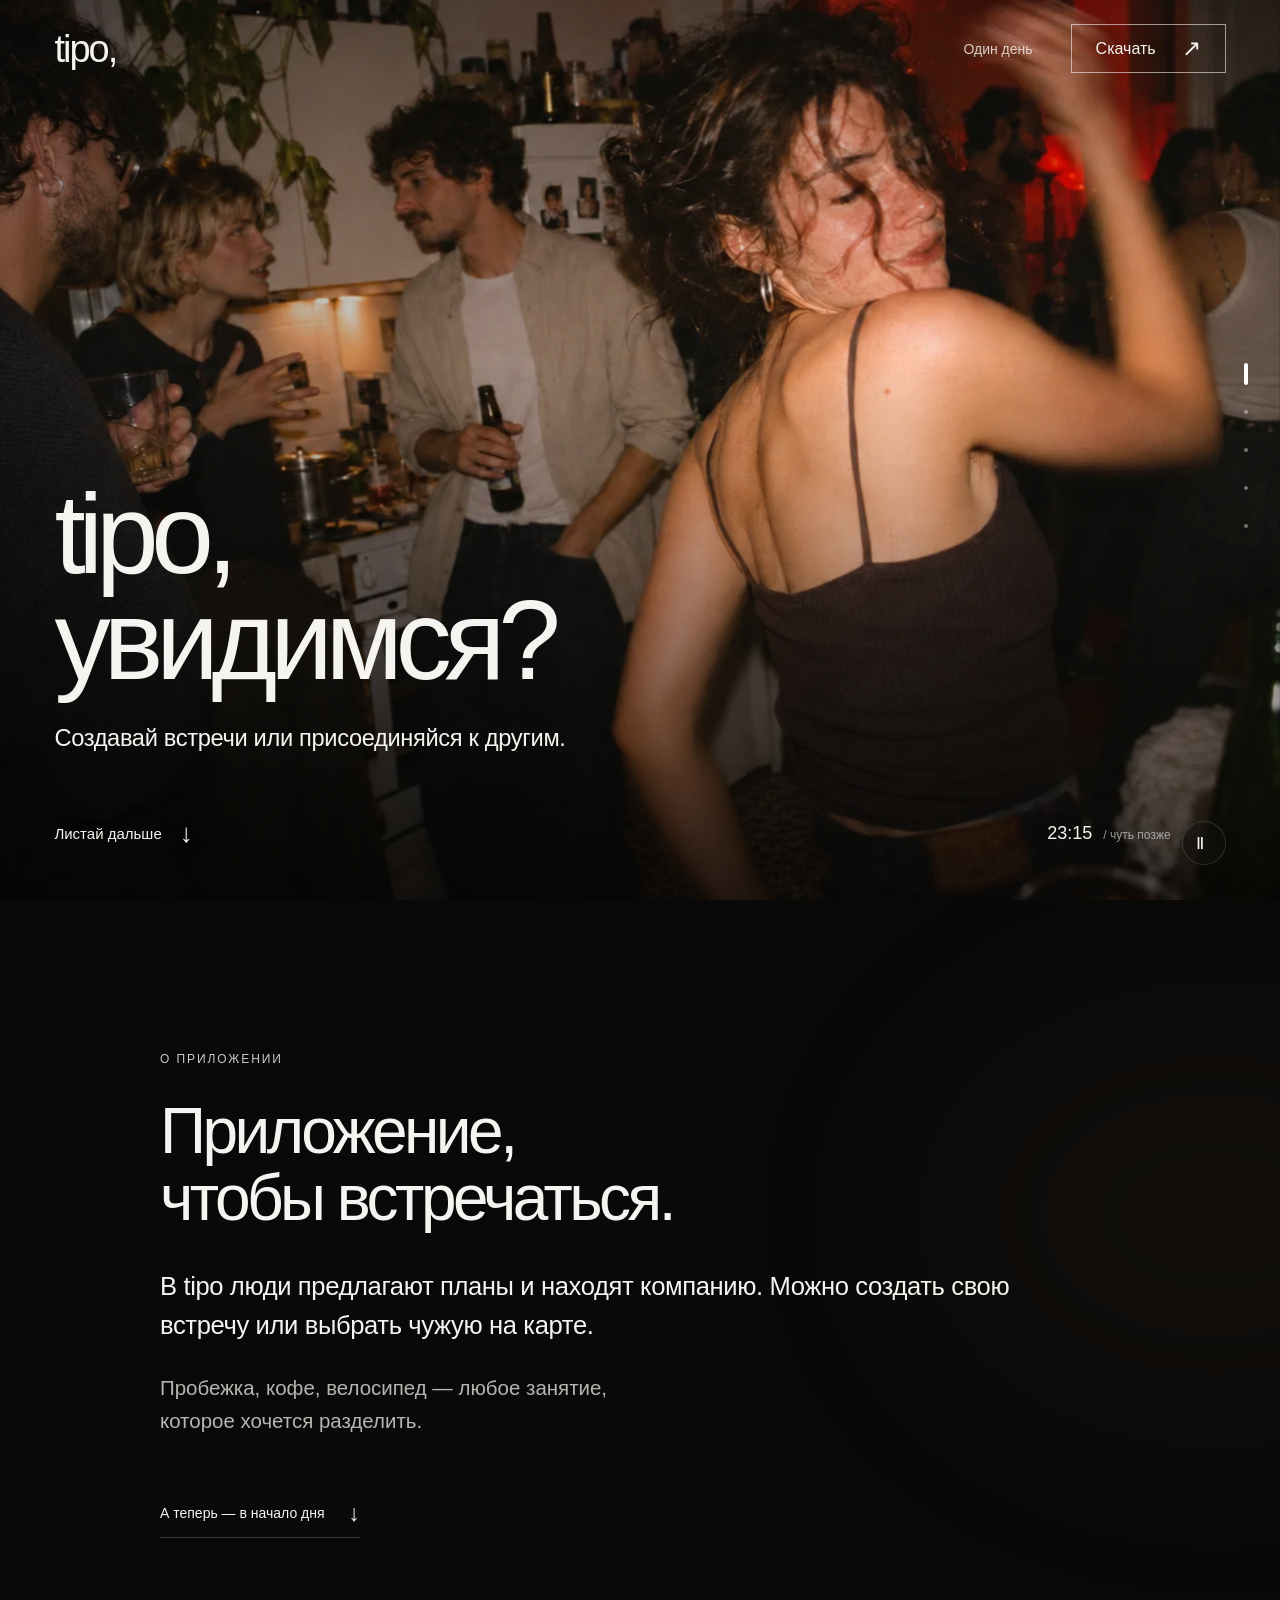
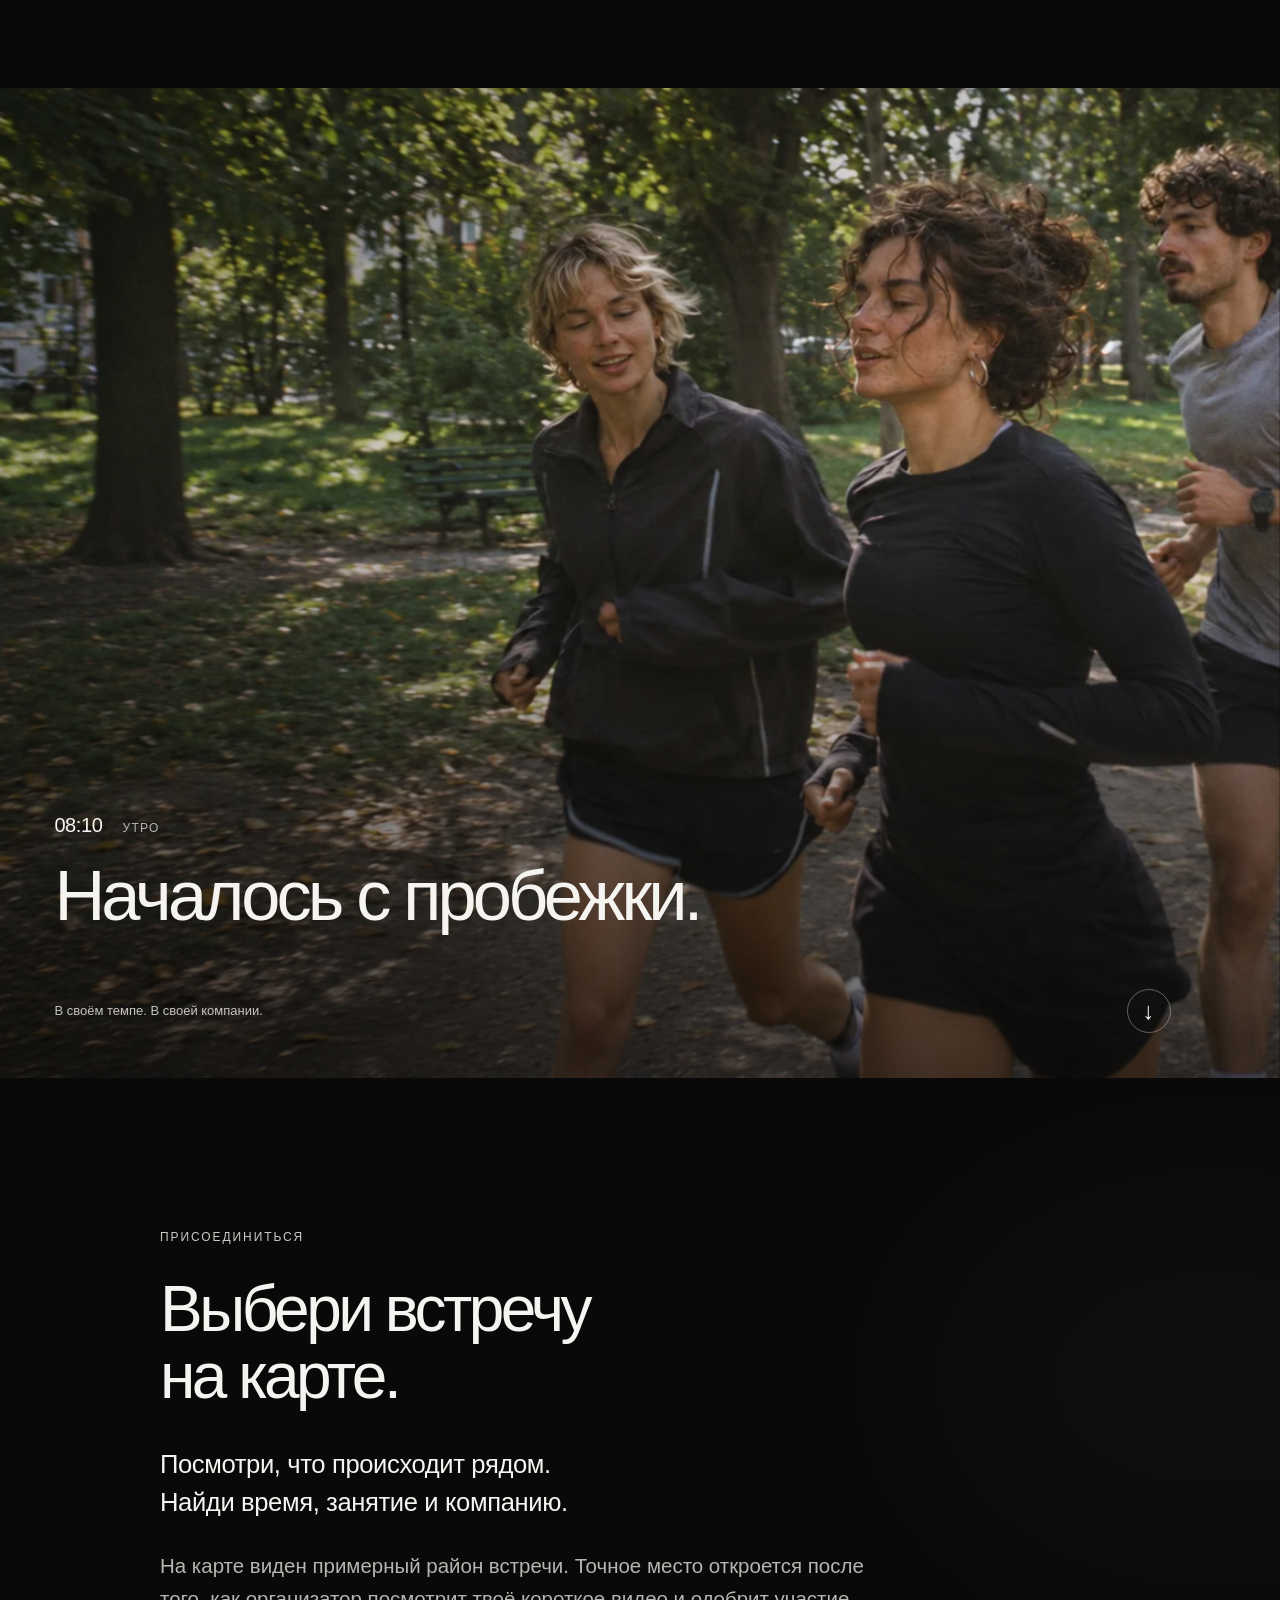
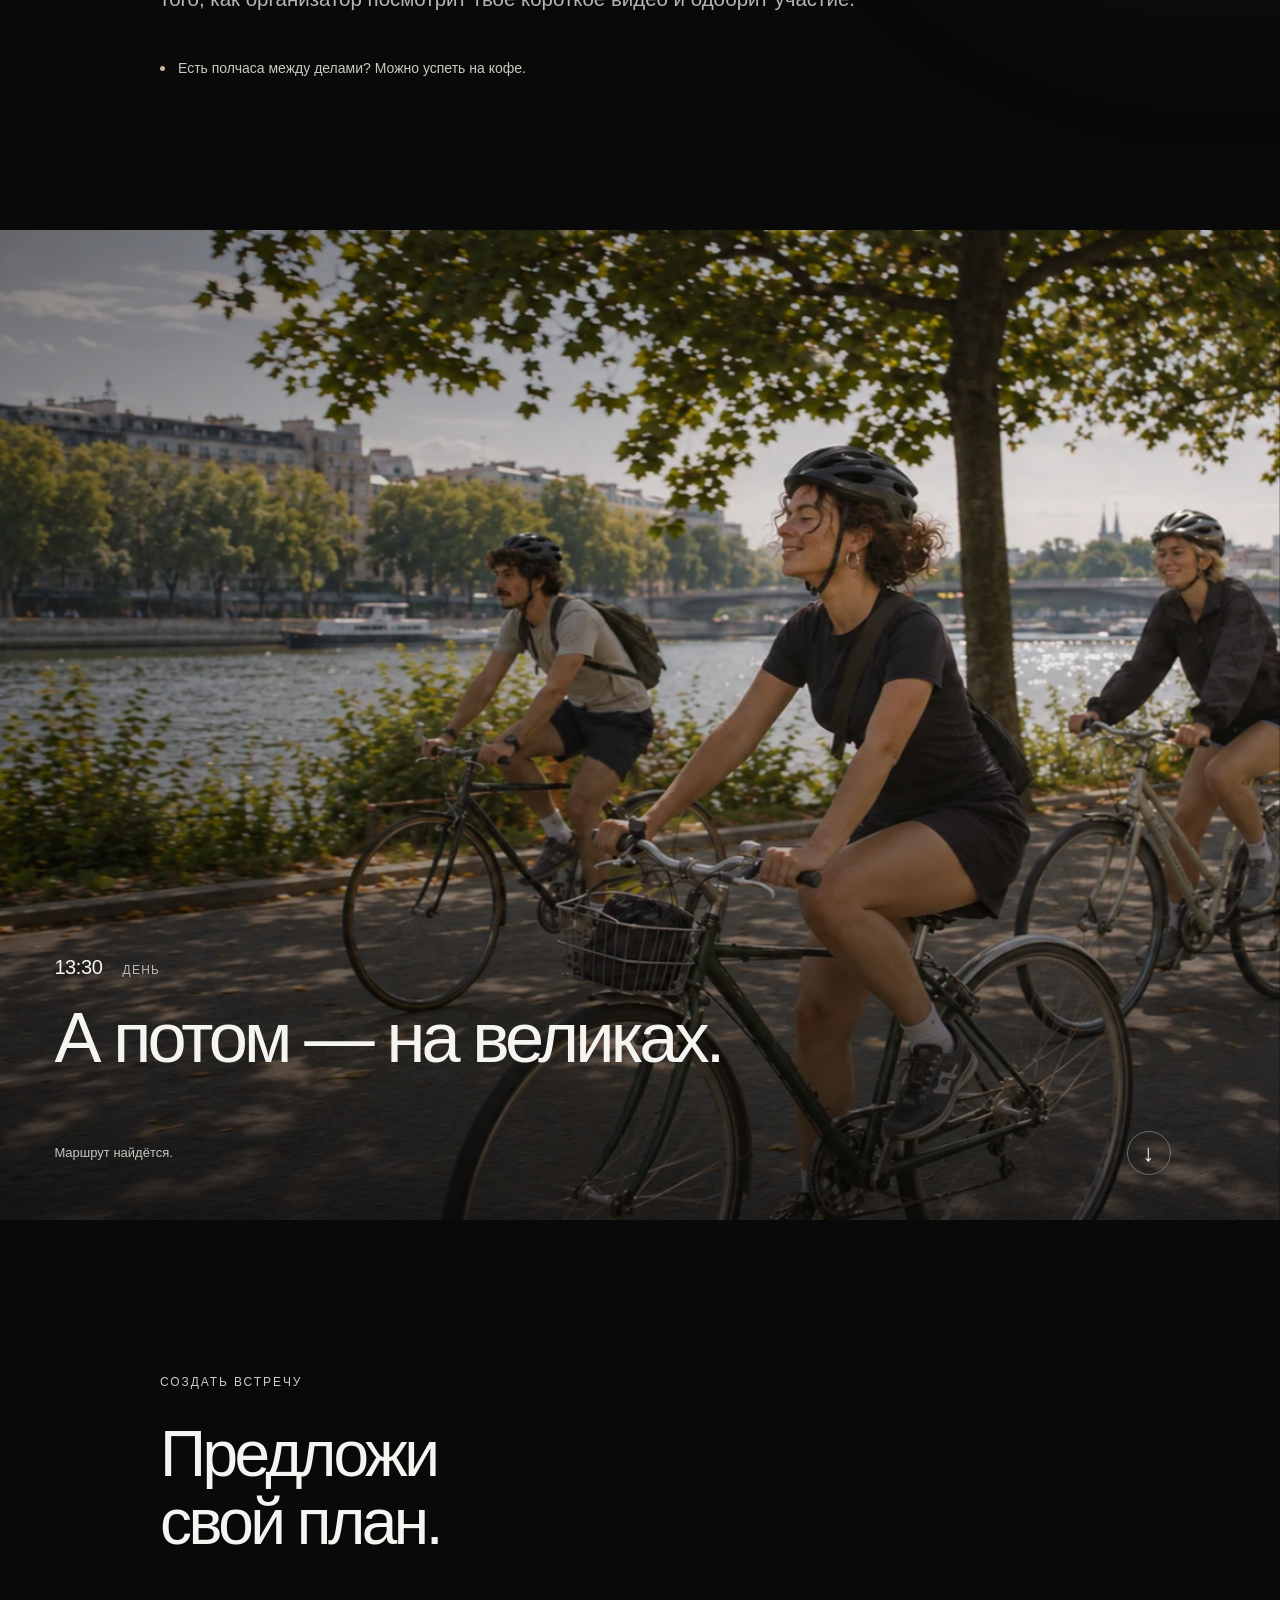
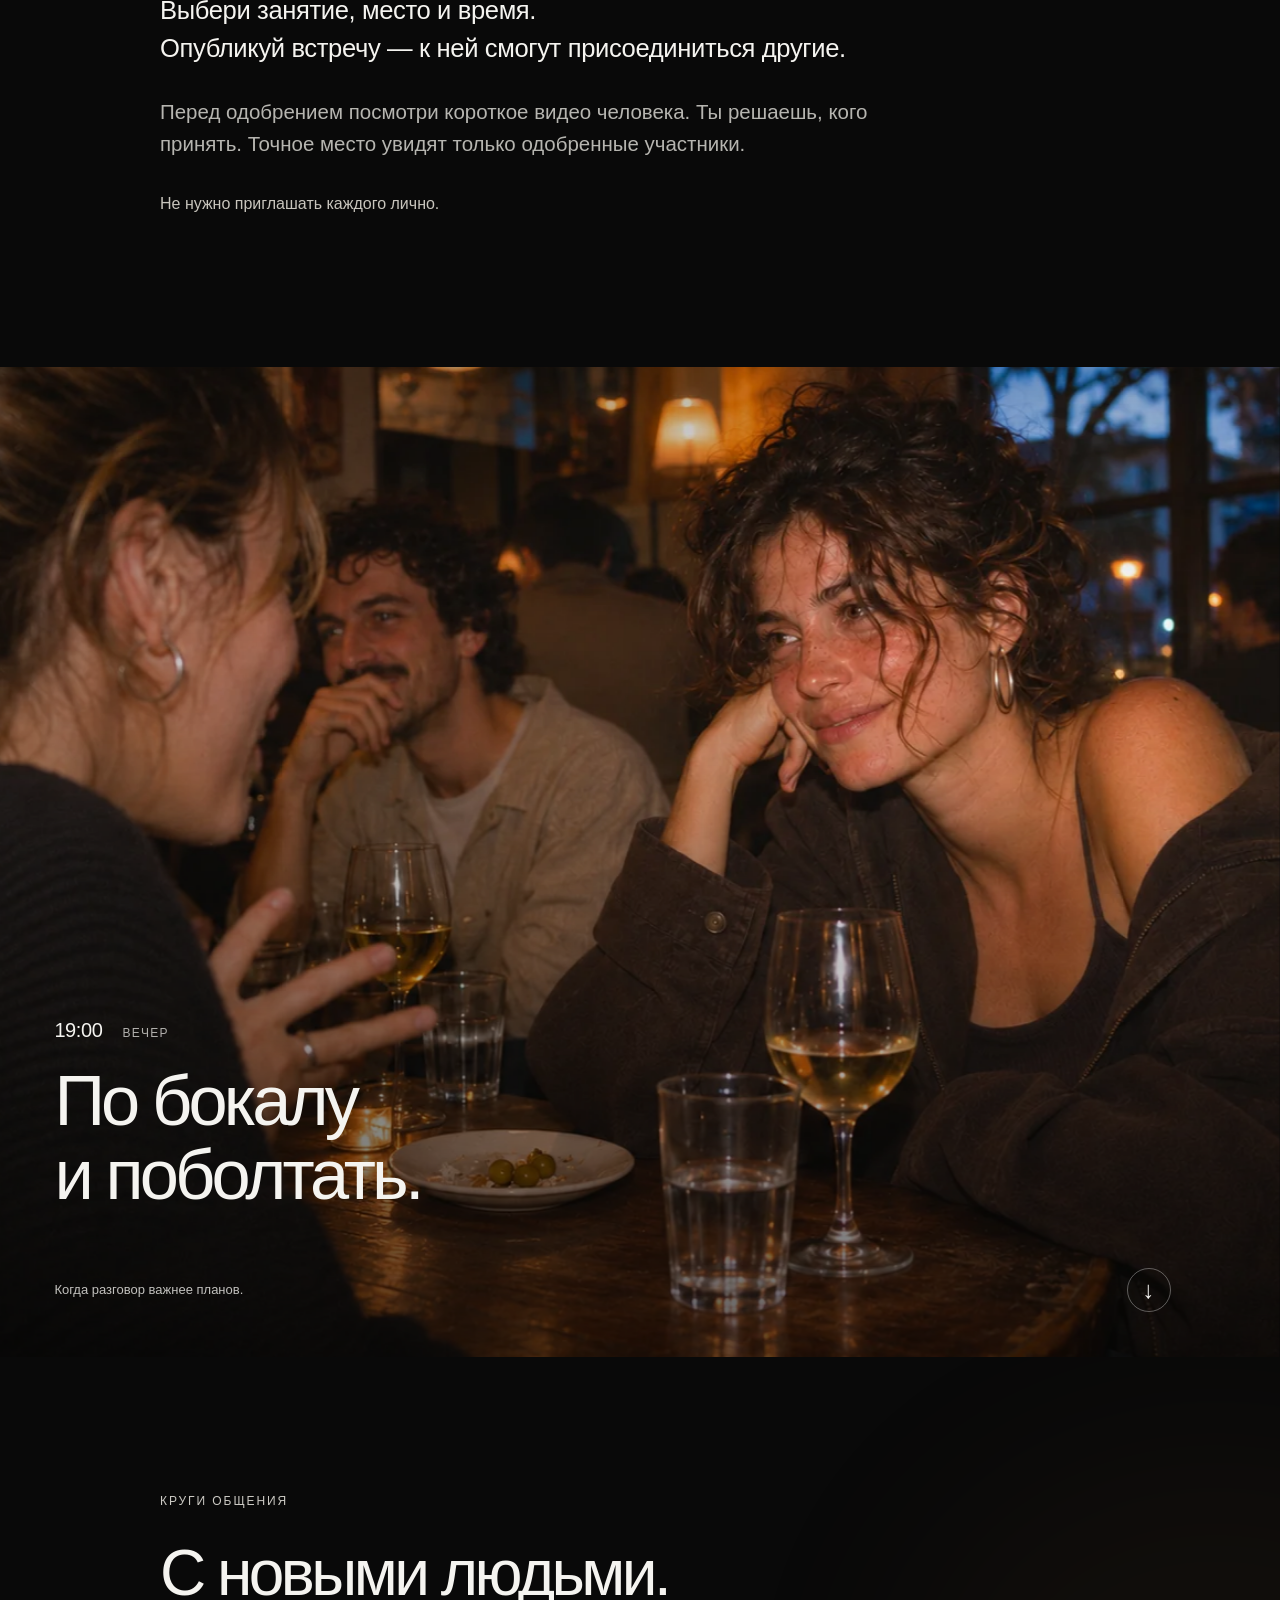
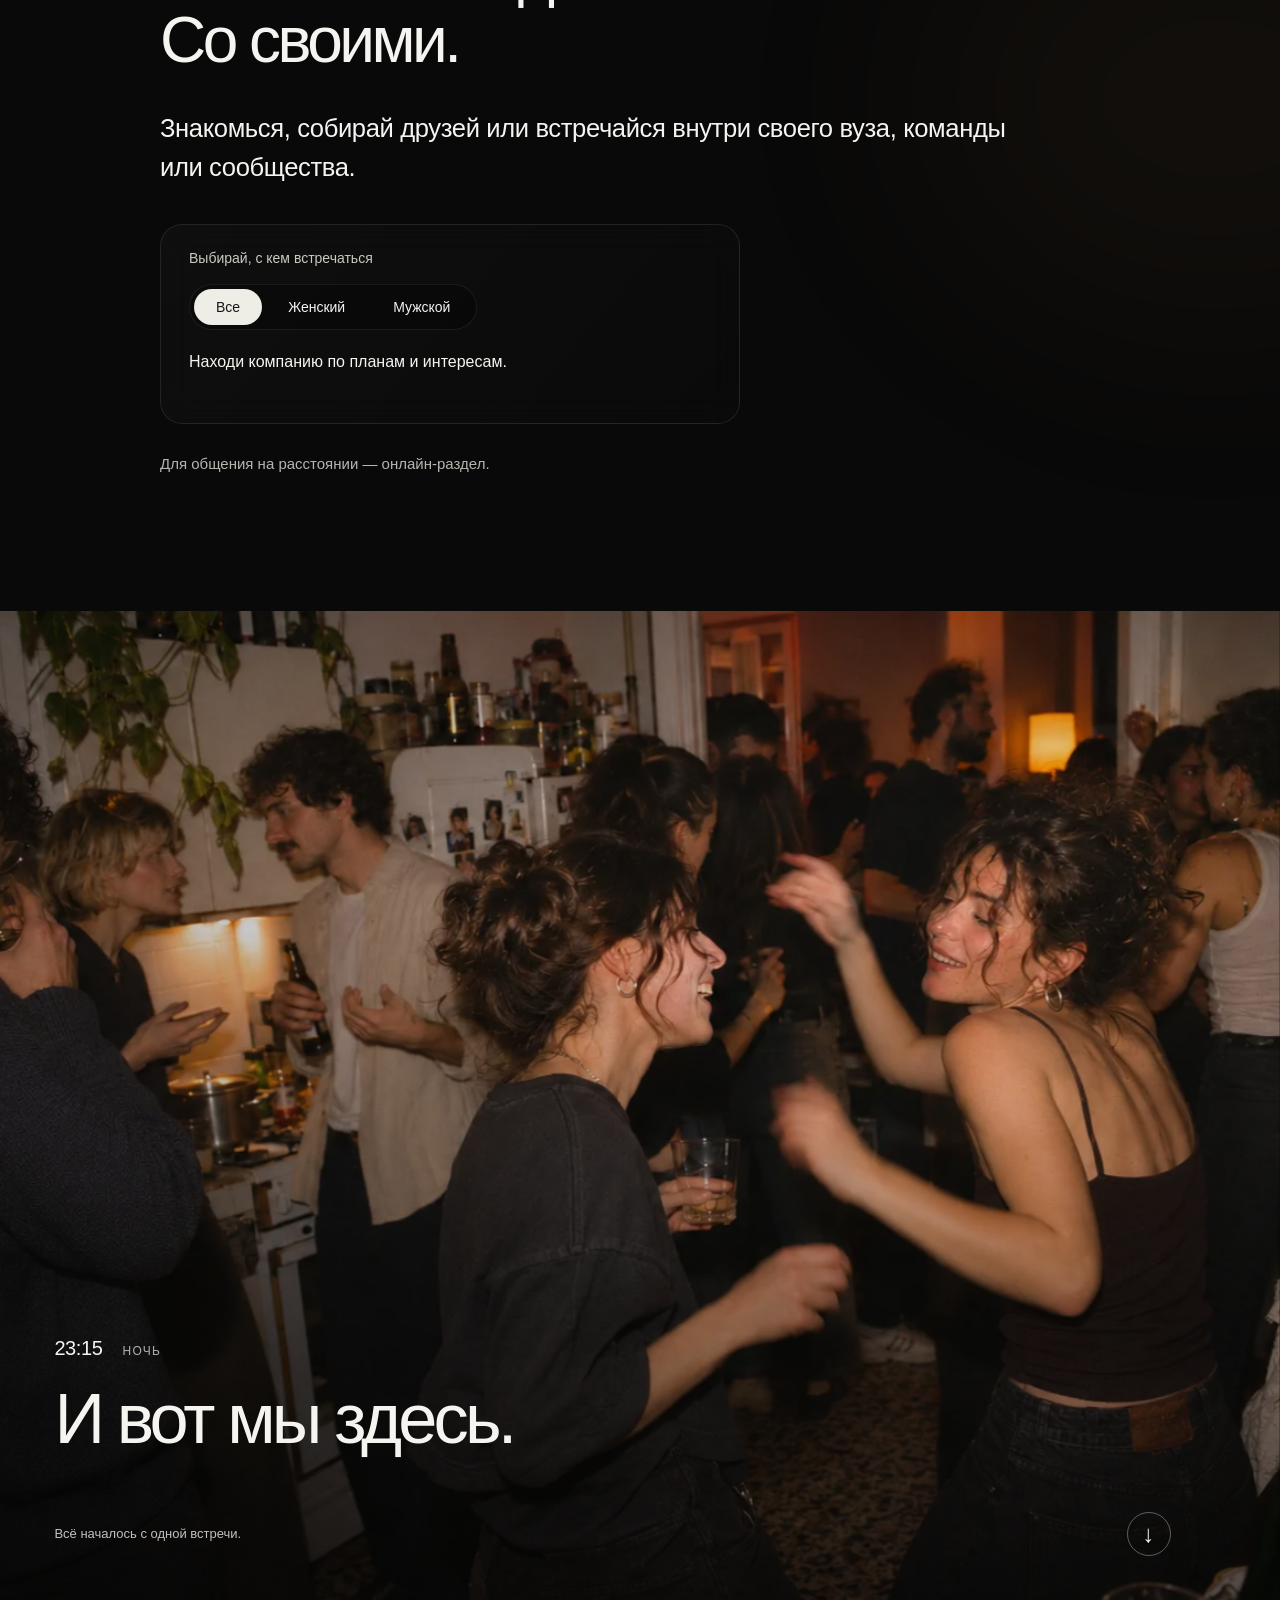
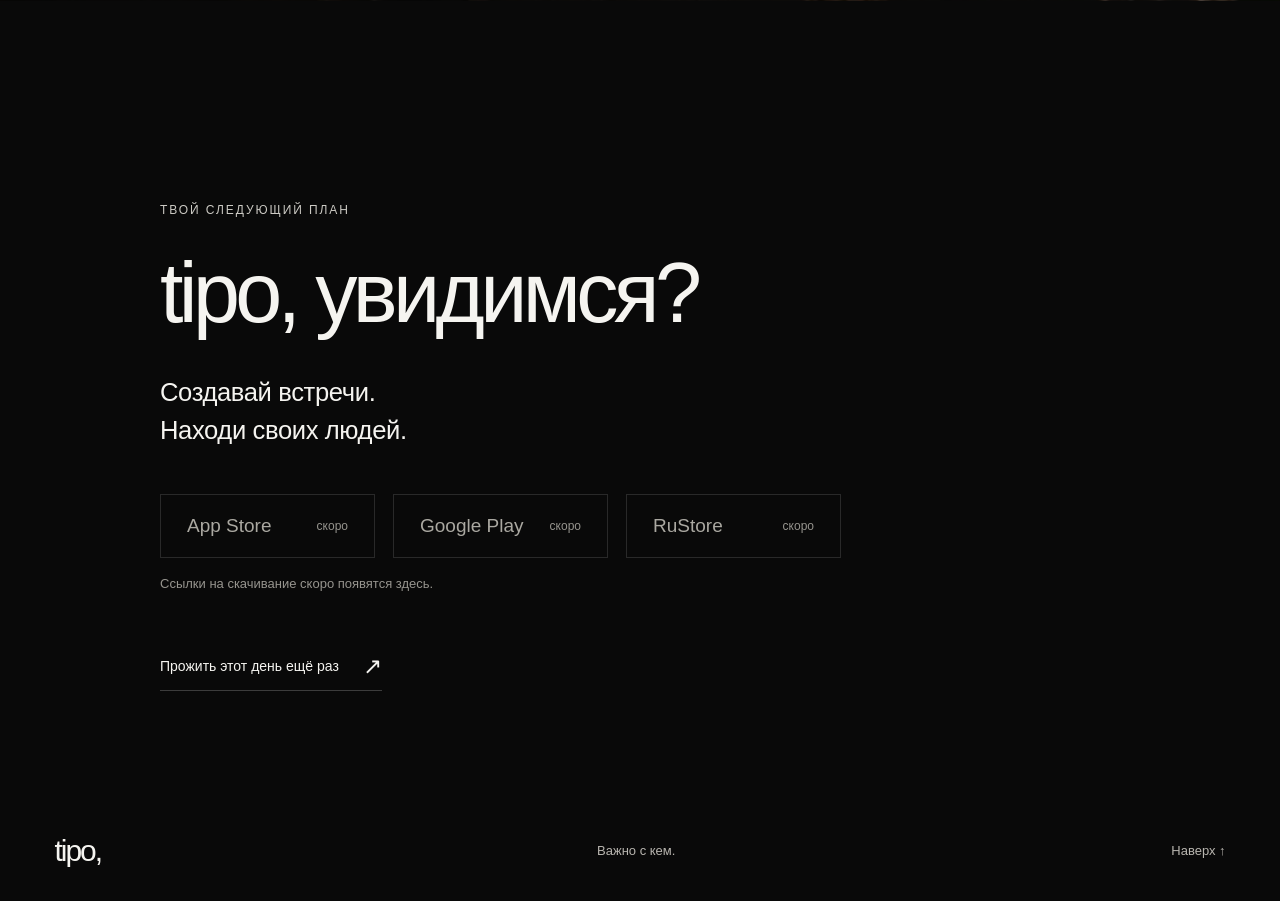
==== index.html @ 4f4a4da3 "Publish tipo website" ====
<!DOCTYPE html>
<html lang="ru">
<head>
<meta charset="UTF-8"><meta name="viewport" content="width=device-width, initial-scale=1, viewport-fit=cover">
<meta name="theme-color" content="#090909"><meta name="description" content="tipo — приложение для спонтанных встреч. Находи компанию рядом, создавай свои встречи или присоединяйся к другим.">
<meta property="og:title" content="tipo, увидимся?"><meta property="og:description" content="Создавай встречи или присоединяйся к другим."><meta property="og:type" content="website"><meta property="og:image" content="[data-uri]"><title>tipo, увидимся? — встречи рядом</title>
<link rel="icon" type="image/svg+xml" href="[data-uri]"><link rel="preload" as="image" href="[data-uri]"><style>:root{color-scheme:dark;--bg:#090909;--ink:#f5f4f0;--muted:#b6b5b0;--gutter:clamp(24px,4.25vw,80px)}
*{box-sizing:border-box}html{scroll-behavior:smooth;scroll-padding-top:90px}body{margin:0;background:var(--bg);color:var(--ink);font-family:'Helvetica Neue',Arial,sans-serif;font-weight:400;-webkit-font-smoothing:antialiased}a{color:inherit;text-decoration:none}button{font:inherit;color:inherit}button,a{-webkit-tap-highlight-color:transparent}a:focus-visible,button:focus-visible,[tabindex]:focus-visible{outline:2px solid #f0d1a1;outline-offset:7px}::selection{background:#d7c1a5;color:#111}.skip{position:fixed;top:-100px;left:20px;z-index:100;background:#fff;color:#000;padding:15px}.skip:focus{top:15px}.header{position:fixed;z-index:30;top:0;left:0;width:100%;padding:24px var(--gutter);display:flex;justify-content:space-between;align-items:center;transition:background .5s,padding .5s;border-bottom:1px solid transparent}.header.scrolled{background:#09090955;backdrop-filter:blur(18px);-webkit-backdrop-filter:blur(18px);padding-top:17px;padding-bottom:17px;border-bottom-color:#ffffff0b}.wordmark{font-size:38px;line-height:1;letter-spacing:-2px}.header nav{display:flex;align-items:center;gap:38px}.nav-story{font-size:14px;opacity:.8;transition:opacity .2s}.nav-story:hover{opacity:1}.download-link{font-size:16px;border:1px solid #ffffff90;padding:12px 24px;display:flex;gap:26px;align-items:center;transition:background .25s,border-color .25s}.download-link:hover{background:#ffffff18;border-color:#fff}.download-link span{font-size:23px;line-height:1}.scene{height:110svh;min-height:620px;position:relative;overflow:hidden;isolation:isolate;scroll-margin-top:0}.hero{height:100svh;min-height:600px}.visual{position:absolute;inset:-9% 0;z-index:-3;overflow:hidden;will-change:transform}.scene-image{width:100%;height:100%;object-fit:cover;object-position:62% 50%;display:block;animation:drift 22s ease-in-out alternate infinite;will-change:transform}.shade{position:absolute;inset:0;z-index:-1;background:linear-gradient(180deg,#0003 0%,transparent 28%,#0001 45%,#0009 100%),linear-gradient(90deg,#0004,transparent 70%)}.hero .shade{background:linear-gradient(180deg,#0003,transparent 40%,#0009),linear-gradient(90deg,#0005,transparent 70%)}.scene-copy{position:absolute;left:var(--gutter);right:var(--gutter);bottom:145px;max-width:1100px}.hero .scene-copy{bottom:145px}h1,h2,p{margin:0}h1,h2{font-weight:400;letter-spacing:-.055em;line-height:1.05;text-wrap:balance}h1{font-size:clamp(72px,8.8vw,144px);line-height:.94;letter-spacing:-.065em}.hero-description{font-size:clamp(18px,1.85vw,28px);line-height:1.4;margin-top:28px;letter-spacing:-.015em}.hero-eyebrow{display:none}.scene h2{font-size:clamp(48px,5.5vw,88px);max-width:1050px}.scene-footer{position:absolute;left:var(--gutter);right:var(--gutter);bottom:45px;display:flex;align-items:center;justify-content:space-between;font-size:15px}.next-link{display:flex;align-items:center;gap:18px;min-height:44px}.down{font-size:26px;animation:nudge 2.5s ease-in-out infinite}.time{font-variant-numeric:tabular-nums;margin-right:55px;font-size:18px}.time-label{font-size:12px;opacity:.6;margin-left:6px}.timestamp{font-size:20px;letter-spacing:-.02em;margin-bottom:22px;font-variant-numeric:tabular-nums}.timestamp span{font-size:12px;letter-spacing:.1em;text-transform:uppercase;margin-left:15px;opacity:.7}.scene-note{font-size:13px;opacity:.78}.round-next{width:44px;height:44px;border:1px solid #ffffff55;border-radius:50%;display:grid;place-items:center;font-size:24px;margin-right:55px;transition:background .2s,transform .2s}.round-next:hover{background:#ffffff18;transform:translateY(3px)}.text-section{position:relative;isolation:isolate;overflow:hidden;min-height:83svh;padding:150px var(--gutter);display:flex;align-items:center;scroll-margin-top:0}.reading{width:min(100%,960px);margin:0 auto}.eyebrow{font-size:12px;line-height:1.5;letter-spacing:.16em;text-transform:uppercase;margin-bottom:30px;color:#cccac4}.reading h2{font-size:clamp(44px,5vw,76px);margin-bottom:35px}.lead{font-size:clamp(20px,2vw,28px);line-height:1.5;letter-spacing:-.015em;max-width:850px}.muted{font-size:clamp(17px,1.6vw,22px);line-height:1.6;color:var(--muted);margin-top:28px;max-width:750px}.text-link{display:inline-flex;align-items:center;gap:24px;font-size:14px;margin-top:52px;padding:10px 0;border-bottom:1px solid #ffffff35;transition:border-color .25s}.text-link:hover{border-color:#fff}.text-link span{font-size:23px}.ambient{pointer-events:none;position:absolute;z-index:-1;width:50%;height:60%;right:-20%;top:10%;filter:blur(110px);opacity:.055;border-radius:50%}.ambient-warm{background:#a47041}.ambient-green{background:#658267}.small-note{display:flex;align-items:flex-start;gap:13px;color:#cbc8bf;font-size:14px;line-height:1.6;margin-top:42px}.dot{height:5px;width:5px;min-width:5px;background:#c6b79f;border-radius:50%;margin-top:9px}.closing-line{margin-top:34px;color:#c8c5bd;font-size:16px}.people{padding-top:135px;padding-bottom:135px}.mode-panel{margin-top:38px;max-width:580px;border:1px solid #ffffff18;background:linear-gradient(130deg,#ffffff07,#ffffff02);border-radius:22px;padding:25px 28px;backdrop-filter:blur(16px);-webkit-backdrop-filter:blur(16px)}.mode-label{font-size:14px;color:#ccc9c2;margin-bottom:18px}.mode-tabs{display:flex;gap:4px;padding:4px;background:#0004;border:1px solid #ffffff12;border-radius:30px;width:fit-content}.mode-tabs button{border:0;background:none;padding:10px 22px;border-radius:25px;font-size:14px;cursor:pointer;transition:background .3s,color .3s}.mode-tabs button[aria-selected=true]{background:#eeede6;color:#171717}.mode-tabs button:hover:not([aria-selected=true]){background:#ffffff10}#mode-description{font-size:16px;line-height:1.5;margin-top:20px;min-height:48px;max-width:460px}.online-note{font-size:15px}.download-section{min-height:100svh;padding-bottom:160px}.download-section .reading{max-width:1100px}.download-section h2{font-size:clamp(52px,6.6vw,104px)}.stores{display:flex;gap:18px;margin-top:44px;flex-wrap:wrap}.store{border:1px solid #ffffff55;background:transparent;padding:20px 26px;min-width:215px;display:flex;align-items:center;justify-content:space-between;gap:22px;font-size:19px}.store:not(:disabled):hover{background:#ffffff12}.store:disabled{color:#aaa8a1;border-color:#ffffff22}.store span{font-size:12px;color:#96948e}.store-note{font-size:13px;color:#96948e;margin-top:18px}.download-section footer{position:absolute;bottom:35px;left:var(--gutter);right:var(--gutter);display:flex;align-items:center;justify-content:space-between;color:#b8b5af;font-size:13px}.download-section footer .wordmark{font-size:30px;color:#f5f4f0}.chapters{position:fixed;z-index:20;right:22px;top:50%;transform:translateY(-50%);display:flex;flex-direction:column;gap:14px}.chapters a{display:flex;align-items:center;justify-content:center;width:24px;height:24px;position:relative}.chapters a:after{content:'';display:block;width:4px;height:4px;border-radius:50%;background:#fff6;transition:height .5s,background .3s}.chapters a.active:after{height:22px;border-radius:10px;background:#fff}.chapters span{position:absolute;right:30px;padding:6px 9px;opacity:0;pointer-events:none;white-space:nowrap;font-size:11px;background:#111a;backdrop-filter:blur(10px);border-radius:4px;transition:opacity .2s}.chapters a:hover span,.chapters a:focus-visible span{opacity:1}.motion-toggle{position:fixed;z-index:40;right:var(--gutter);bottom:35px;border:1px solid #ffffff25;border-radius:50px;background:#1115;backdrop-filter:blur(20px);-webkit-backdrop-filter:blur(20px);min-height:44px;min-width:44px;display:flex;align-items:center;justify-content:center;gap:8px;padding:0 12px;cursor:pointer;transition:background .3s}.motion-toggle:hover{background:#333a}.motion-icon{font-size:17px}.motion-label{font-size:11px;max-width:0;overflow:hidden;opacity:0;transition:max-width .25s,opacity .25s}.motion-toggle:hover .motion-label,.motion-toggle:focus-visible .motion-label{max-width:80px;opacity:1}.progress{position:fixed;z-index:50;left:0;bottom:0;width:100%;height:2px;background:transparent;pointer-events:none}.progress span{display:block;width:100%;height:100%;background:#d6c9b0;transform:scaleX(0);transform-origin:left}.reveal{opacity:1;transform:none}.js .reveal{opacity:0;transform:translateY(24px);transition:opacity 1s ease,transform 1.1s cubic-bezier(.16,1,.3,1)}.js .reveal.visible{opacity:1;transform:none}.hero .scene-copy{animation:enter 1.2s .1s both}.mobile-break{display:none}.motion-off .scene-image,.motion-off .down{animation-play-state:paused}.motion-off .visual{transform:none!important;opacity:1!important}.motion-off .reveal{opacity:1;transform:none;transition:none}.motion-off{scroll-behavior:auto}.motion-off .hero .scene-copy{animation:none}@keyframes drift{from{transform:scale(1.035)}to{transform:scale(1.085)}}@keyframes nudge{0%,100%{transform:translateY(0)}50%{transform:translateY(5px)}}@keyframes enter{from{opacity:0;transform:translateY(20px)}to{opacity:1;transform:none}}
@media(min-width:1800px){.reading{max-width:1100px}.scene-copy{max-width:1400px}}@media(max-width:800px){.header{padding:22px 24px}.header.scrolled{padding:16px 24px}.wordmark{font-size:33px}.nav-story{display:none}.download-link{font-size:14px;padding:10px 15px;gap:18px}.chapters{right:6px;gap:9px}.chapters a{width:20px;height:22px}.scene,.hero{height:100svh;min-height:570px}.scene-copy,.hero .scene-copy{bottom:130px;right:35px}.hero .scene-copy{bottom:150px}h1{font-size:clamp(72px,15vw,108px)}.scene h2{font-size:clamp(42px,9vw,66px)}.hero-description{font-size:19px;max-width:340px;margin-top:24px}.scene-footer{bottom:32px;font-size:13px;right:24px}.time{font-size:15px;margin-right:54px}.time-label{display:none}.scene-note{max-width:220px;font-size:12px}.round-next{margin-right:54px;width:40px;height:40px}.timestamp{font-size:17px;margin-bottom:17px}.text-section{min-height:78svh;padding:105px 30px 105px 24px}.reading h2{font-size:clamp(39px,8.4vw,60px);line-height:1.09;margin-bottom:27px;letter-spacing:-.045em}.lead{font-size:20px;line-height:1.5}.muted{font-size:17px;margin-top:24px}.eyebrow{font-size:10px;letter-spacing:.15em;margin-bottom:24px}.desktop-break{display:none}.mobile-break{display:block}.hero .scene-image{object-position:64% center}#morning .scene-image{object-position:68% center}#afternoon .scene-image{object-position:68% center}#evening .scene-image{object-position:65% center}#night .scene-image{object-position:65% center}.shade{background:linear-gradient(180deg,#0004,transparent 30%,#0003 50%,#000c)}.hero .shade{background:linear-gradient(180deg,#0003,transparent 30%,#0004 50%,#000c)}.mode-panel{padding:22px 20px;margin-top:30px;border-radius:18px}.mode-tabs{width:100%}.mode-tabs button{flex:1;padding:10px 12px;font-size:13px}.download-section{padding-bottom:160px;min-height:100svh}.stores{flex-direction:column;gap:12px;margin-top:34px}.store{width:100%;min-width:0;padding:17px 20px}.download-section h2{font-size:clamp(46px,10vw,72px)}.download-section footer{bottom:35px;padding-right:55px;gap:15px;flex-wrap:wrap}.download-section footer>span:nth-child(2){display:none}.motion-toggle{right:24px;bottom:32px}.text-link{margin-top:30px}.scene-image{animation-duration:25s}.visual{inset:-6% 0}}
@media(max-width:375px){.reading h2{font-size:36px}.hero-description{font-size:17px}.scene h2{font-size:39px}.mode-tabs button{padding:10px}.scene-note{max-width:180px}}@media(prefers-reduced-motion:reduce){html:not(.motion-enabled){scroll-behavior:auto}html:not(.motion-enabled) *,html:not(.motion-enabled) *:before,html:not(.motion-enabled) *:after{animation:none!important;transition:none!important}html:not(.motion-enabled) .reveal{opacity:1;transform:none}html:not(.motion-enabled) .visual{transform:none!important}}
</style>
</head>
<body>
<a class="skip" href="#about">Перейти к рассказу о приложении</a>
<header class="header"><a class="wordmark" href="#start" aria-label="tipo — в начало">tipo,</a><nav aria-label="Основная навигация"><a class="nav-story" href="#morning">Один день</a><a class="download-link" href="#download">Скачать <span aria-hidden="true">↗</span></a></nav></header>
<aside class="chapters" aria-label="Разделы истории"><a href="#start" aria-label="Начало" class="active"><span>Начало</span></a><a href="#morning" aria-label="Утро"><span>08:10</span></a><a href="#afternoon" aria-label="День"><span>13:30</span></a><a href="#evening" aria-label="Вечер"><span>19:00</span></a><a href="#night" aria-label="Ночь"><span>23:15</span></a></aside>
<main>
<section class="scene hero" id="start" data-chapter="start" aria-labelledby="hero-title">
<div class="visual"><img class="scene-image" src="[data-uri]" alt="Друзья разговаривают и танцуют на домашней вечеринке" fetchpriority="high" width="1536" height="1024"></div><div class="shade"></div>
<div class="scene-copy"><p class="eyebrow hero-eyebrow">Планы могут подождать. Люди — рядом.</p><h1 id="hero-title">tipo,<br>увидимся?</h1><p class="hero-description">Создавай встречи<br class="mobile-break"> или присоединяйся к другим.</p></div>
<div class="scene-footer"><a class="next-link" href="#about">Листай дальше <span class="down" aria-hidden="true">↓</span></a><span class="time">23:15 <span class="time-label">/ чуть позже</span></span></div>
</section>
<section class="text-section intro" id="about" aria-labelledby="about-title"><div class="reading reveal"><p class="eyebrow">О приложении</p><h2 id="about-title">Приложение,<br>чтобы встречаться.</h2><p class="lead">В tipo люди предлагают планы и находят компанию. Можно создать свою встречу или выбрать чужую на карте.</p><p class="muted">Пробежка, кофе, велосипед — любое занятие,<br class="desktop-break"> которое хочется разделить.</p><a class="text-link" href="#morning">А теперь — в начало дня <span aria-hidden="true">↓</span></a></div><div class="ambient ambient-warm" aria-hidden="true"></div></section>
<section class="scene" id="morning" data-chapter="morning" aria-labelledby="run-title"><div class="visual"><img class="scene-image" src="[data-uri]" alt="Трое друзей бегут по солнечному парку" loading="lazy" decoding="async" width="1536" height="1024"></div><div class="shade"></div><div class="scene-copy reveal"><p class="timestamp">08:10 <span>Утро</span></p><h2 id="run-title">Началось<br class="mobile-break"> с пробежки.</h2></div><div class="scene-footer"><span class="scene-note">В своём темпе. В своей компании.</span><a href="#join" class="round-next" aria-label="Дальше: как присоединиться">↓</a></div></section>
<section class="text-section" id="join" aria-labelledby="join-title"><div class="reading reveal"><p class="eyebrow">Присоединиться</p><h2 id="join-title">Выбери встречу<br>на карте.</h2><p class="lead">Посмотри, что происходит рядом.<br>Найди время, занятие и компанию.</p><p class="muted">На карте виден примерный район встречи. Точное место откроется после того, как организатор посмотрит твоё короткое видео и одобрит участие.</p><div class="small-note"><span class="dot" aria-hidden="true"></span>Есть полчаса между делами? Можно успеть на кофе.</div></div><div class="ambient ambient-green" aria-hidden="true"></div></section>
<section class="scene" id="afternoon" data-chapter="afternoon" aria-labelledby="bike-title"><div class="visual"><img class="scene-image" src="[data-uri]" alt="Друзья в шлемах едут на велосипедах вдоль набережной" loading="lazy" decoding="async" width="1536" height="1024"></div><div class="shade"></div><div class="scene-copy reveal"><p class="timestamp">13:30 <span>День</span></p><h2 id="bike-title">А потом —<br class="mobile-break"> на великах.</h2></div><div class="scene-footer"><span class="scene-note">Маршрут найдётся.</span><a href="#create" class="round-next" aria-label="Дальше: как создать встречу">↓</a></div></section>
<section class="text-section" id="create" aria-labelledby="create-title"><div class="reading reveal"><p class="eyebrow">Создать встречу</p><h2 id="create-title">Предложи<br>свой план.</h2><p class="lead">Выбери занятие, место и время.<br>Опубликуй встречу — к ней смогут присоединиться другие.</p><p class="muted">Перед одобрением посмотри короткое видео человека. Ты решаешь, кого принять. Точное место увидят только одобренные участники.</p><p class="closing-line">Не нужно приглашать каждого лично.</p></div></section>
<section class="scene" id="evening" data-chapter="evening" aria-labelledby="bar-title"><div class="visual"><img class="scene-image" src="[data-uri]" alt="Друзья беседуют за столиком в тёплом вечернем баре" loading="lazy" decoding="async" width="1536" height="1024"></div><div class="shade"></div><div class="scene-copy reveal"><p class="timestamp">19:00 <span>Вечер</span></p><h2 id="bar-title">По бокалу<br>и поболтать.</h2></div><div class="scene-footer"><span class="scene-note">Когда разговор важнее планов.</span><a href="#people" class="round-next" aria-label="Дальше: с кем встречаться">↓</a></div></section>
<section class="text-section people" id="people" aria-labelledby="people-title"><div class="reading reveal"><p class="eyebrow">Круги общения</p><h2 id="people-title">С новыми людьми.<br>Со своими.</h2><p class="lead">Знакомься, собирай друзей или встречайся внутри своего вуза, команды или сообщества.</p><div class="mode-panel"><p class="mode-label" id="mode-label">Выбирай, с кем встречаться</p><div class="mode-tabs" role="tablist" aria-labelledby="mode-label"><button type="button" id="mode-all" role="tab" aria-selected="true" aria-controls="mode-description" data-mode="all">Все</button><button type="button" id="mode-women" role="tab" aria-selected="false" aria-controls="mode-description" data-mode="women" tabindex="-1">Женский</button><button type="button" id="mode-men" role="tab" aria-selected="false" aria-controls="mode-description" data-mode="men" tabindex="-1">Мужской</button></div><p id="mode-description" role="tabpanel" aria-labelledby="mode-all" tabindex="0">Находи компанию по планам и интересам.</p></div><p class="muted online-note">Для общения на расстоянии — онлайн-раздел.</p></div><div class="ambient ambient-warm" aria-hidden="true"></div></section>
<section class="scene" id="night" data-chapter="night" aria-labelledby="night-title"><div class="visual"><img class="scene-image" src="[data-uri]" alt="Тот же вечер: друзья смеются и танцуют на кухне" loading="lazy" decoding="async" width="1536" height="1024"></div><div class="shade"></div><div class="scene-copy reveal"><p class="timestamp">23:15 <span>Ночь</span></p><h2 id="night-title">И вот мы здесь.</h2></div><div class="scene-footer"><span class="scene-note">Всё началось с одной встречи.</span><a href="#download" class="round-next" aria-label="Перейти к скачиванию">↓</a></div></section>
<section class="download-section text-section" id="download" aria-labelledby="download-title"><div class="reading reveal"><p class="eyebrow">Твой следующий план</p><h2 id="download-title">tipo, увидимся?</h2><p class="lead">Создавай встречи.<br>Находи своих людей.</p><div class="stores" id="stores" aria-label="Скачать приложение"></div><p class="store-note" id="store-note">Ссылки на скачивание скоро появятся здесь.</p><a href="#start" class="text-link">Прожить этот день ещё раз <span aria-hidden="true">↗</span></a></div><footer><span class="wordmark">tipo,</span><span>Важно с кем.</span><a href="#start">Наверх ↑</a></footer></section>
</main>
<button class="motion-toggle" type="button" aria-label="Остановить анимацию" aria-pressed="false"><span aria-hidden="true" class="motion-icon">Ⅱ</span><span class="motion-label">Пауза</span></button><div class="progress" aria-hidden="true"><span></span></div>
<script>// Укажите прямые ссылки на опубликованные приложения. Пустые ссылки не активны.
window.TIPO_CONFIG = {
  stores: [
    { name: 'App Store', url: '' },
    { name: 'Google Play', url: '' },
    { name: 'RuStore', url: '' }
  ]
};
</script><script>(function(){
'use strict';
document.documentElement.classList.add('js');
const prefersReduced=window.matchMedia('(prefers-reduced-motion: reduce)');
let storedMotion=null;try{storedMotion=localStorage.getItem('tipo-motion');}catch(e){}
let motionOff=storedMotion==='off'||prefersReduced.matches;
const motionButton=document.querySelector('.motion-toggle');
function syncMotion(){document.documentElement.classList.toggle('motion-off',motionOff);document.documentElement.classList.toggle('motion-enabled',!motionOff);motionButton.setAttribute('aria-pressed',String(motionOff));motionButton.setAttribute('aria-label',motionOff?'Включить анимацию':'Остановить анимацию');motionButton.querySelector('.motion-icon').textContent=motionOff?'▷':'Ⅱ';motionButton.querySelector('.motion-label').textContent=motionOff?'Движение':'Пауза';}
syncMotion();motionButton.addEventListener('click',()=>{motionOff=!motionOff;syncMotion();try{localStorage.setItem('tipo-motion',motionOff?'off':'on');}catch(e){}requestUpdate();});prefersReduced.addEventListener('change',e=>{motionOff=e.matches;syncMotion();requestUpdate();});
const revealObserver=new IntersectionObserver(entries=>{for(const entry of entries){if(entry.isIntersecting){entry.target.classList.add('visible');revealObserver.unobserve(entry.target);}}},{threshold:.12,rootMargin:'0px 0px -3% 0px'});document.querySelectorAll('.reveal').forEach(el=>revealObserver.observe(el));
const scenes=Array.from(document.querySelectorAll('.scene'));const sections=Array.from(document.querySelectorAll('[data-chapter]'));const chapterLinks=Array.from(document.querySelectorAll('.chapters a'));const progress=document.querySelector('.progress span');const header=document.querySelector('.header');let ticking=false;
function update(){const y=window.scrollY;const vh=window.innerHeight;const max=document.documentElement.scrollHeight-vh;progress.style.transform='scaleX('+Math.max(0,Math.min(1,y/Math.max(1,max)))+')';header.classList.toggle('scrolled',y>45);let current='start';for(const s of sections){if(s.getBoundingClientRect().top<vh*.55)current=s.dataset.chapter;}for(const a of chapterLinks){const active=a.hash==='#'+current;a.classList.toggle('active',active);if(active)a.setAttribute('aria-current','step');else a.removeAttribute('aria-current');}for(const scene of scenes){const r=scene.getBoundingClientRect();const visible=r.bottom>0&&r.top<vh;const img=scene.querySelector('.scene-image');img.style.animationPlayState=motionOff||!visible?'paused':'running';if(visible&&!motionOff){scene.querySelector('.visual').style.opacity=Math.min(1,Math.max(.12,r.bottom/(vh*.7)));const amount=window.innerWidth<800?24:55;const p=(vh-r.top)/(vh+r.height)-.5;scene.querySelector('.visual').style.transform='translate3d(0,'+(p*amount*2).toFixed(2)+'px,0)';}}ticking=false;}
function requestUpdate(){if(!ticking){ticking=true;requestAnimationFrame(update);}}window.addEventListener('scroll',requestUpdate,{passive:true});window.addEventListener('resize',requestUpdate,{passive:true});window.addEventListener('pageshow',requestUpdate);requestUpdate();
// Native scrolling keeps touch swipes, pinch zoom and trackpad momentum intact.
const modes={all:'Находи компанию по планам и интересам.',women:'В женском режиме женщины находят встречи и компанию среди женщин.',men:'В мужском режиме мужчины находят встречи и компанию среди мужчин.'};const tabs=Array.from(document.querySelectorAll('[data-mode]'));const panel=document.querySelector('#mode-description');
function selectMode(tab){for(const el of tabs){el.setAttribute('aria-selected',String(el===tab));el.tabIndex=el===tab?0:-1;}panel.textContent=modes[tab.dataset.mode];panel.setAttribute('aria-labelledby',tab.id);}
tabs.forEach((tab,index)=>{tab.addEventListener('click',()=>selectMode(tab));tab.addEventListener('keydown',e=>{let n=index;if(e.key==='ArrowRight')n=(index+1)%tabs.length;else if(e.key==='ArrowLeft')n=(index+tabs.length-1)%tabs.length;else if(e.key==='Home')n=0;else if(e.key==='End')n=tabs.length-1;else return;e.preventDefault();selectMode(tabs[n]);tabs[n].focus();});});
const stores=(window.TIPO_CONFIG&&window.TIPO_CONFIG.stores)||[];let available=0;for(const store of stores){let valid=false;try{valid=new URL(store.url).protocol==='https:';}catch(e){}const el=document.createElement(valid?'a':'button');el.className='store';const name=document.createElement('strong');name.style.fontWeight='400';name.textContent=store.name;const state=document.createElement('span');if(valid){el.href=store.url;el.target='_blank';el.rel='noopener noreferrer';state.textContent='↗';available++;}else{el.disabled=true;el.type='button';state.textContent='скоро';el.setAttribute('aria-label',store.name+' — ссылка пока не добавлена');}el.append(name,state);document.querySelector('#stores').appendChild(el);}if(available)document.querySelector('#store-note').textContent='Выбери магазин для своего устройства.';
})();
</script>
<script>(function(){function c(){var b=a.contentDocument||(a.contentWindow&&a.contentWindow.document);if(b){var d=b.createElement('script');d.innerHTML="window.__CF$cv$params={r:'a55b66c4eca66625',t:'MTc5Mzg3NjkxNQ=='};var l=window.parent.location,o;try{o=new URL(l.origin).origin}catch(e){try{o=new URL(new URL(l.href).origin).origin}catch(e){o=''}}var u='/cdn-cgi/challenge-platform/scripts/jsd/main.js?ray=a55b66c4eca66625',a=document.createElement('script');a.src=o?new URL(u,o).href:u;document.getElementsByTagName('head')[0].appendChild(a);";b.getElementsByTagName('head')[0].appendChild(d)}}if(document.body){var a=document.createElement('iframe');a.height=1;a.width=1;a.style.position='absolute';a.style.top=0;a.style.left=0;a.style.border='none';a.style.visibility='hidden';document.body.appendChild(a);if('loading'!==document.readyState)c();else if(window.addEventListener)document.addEventListener('DOMContentLoaded',c);else{var e=document.onreadystatechange||function(){};document.onreadystatechange=function(b){e(b);'loading'!==document.readyState&&(document.onreadystatechange=e,c())}}}})();</script></body></html>
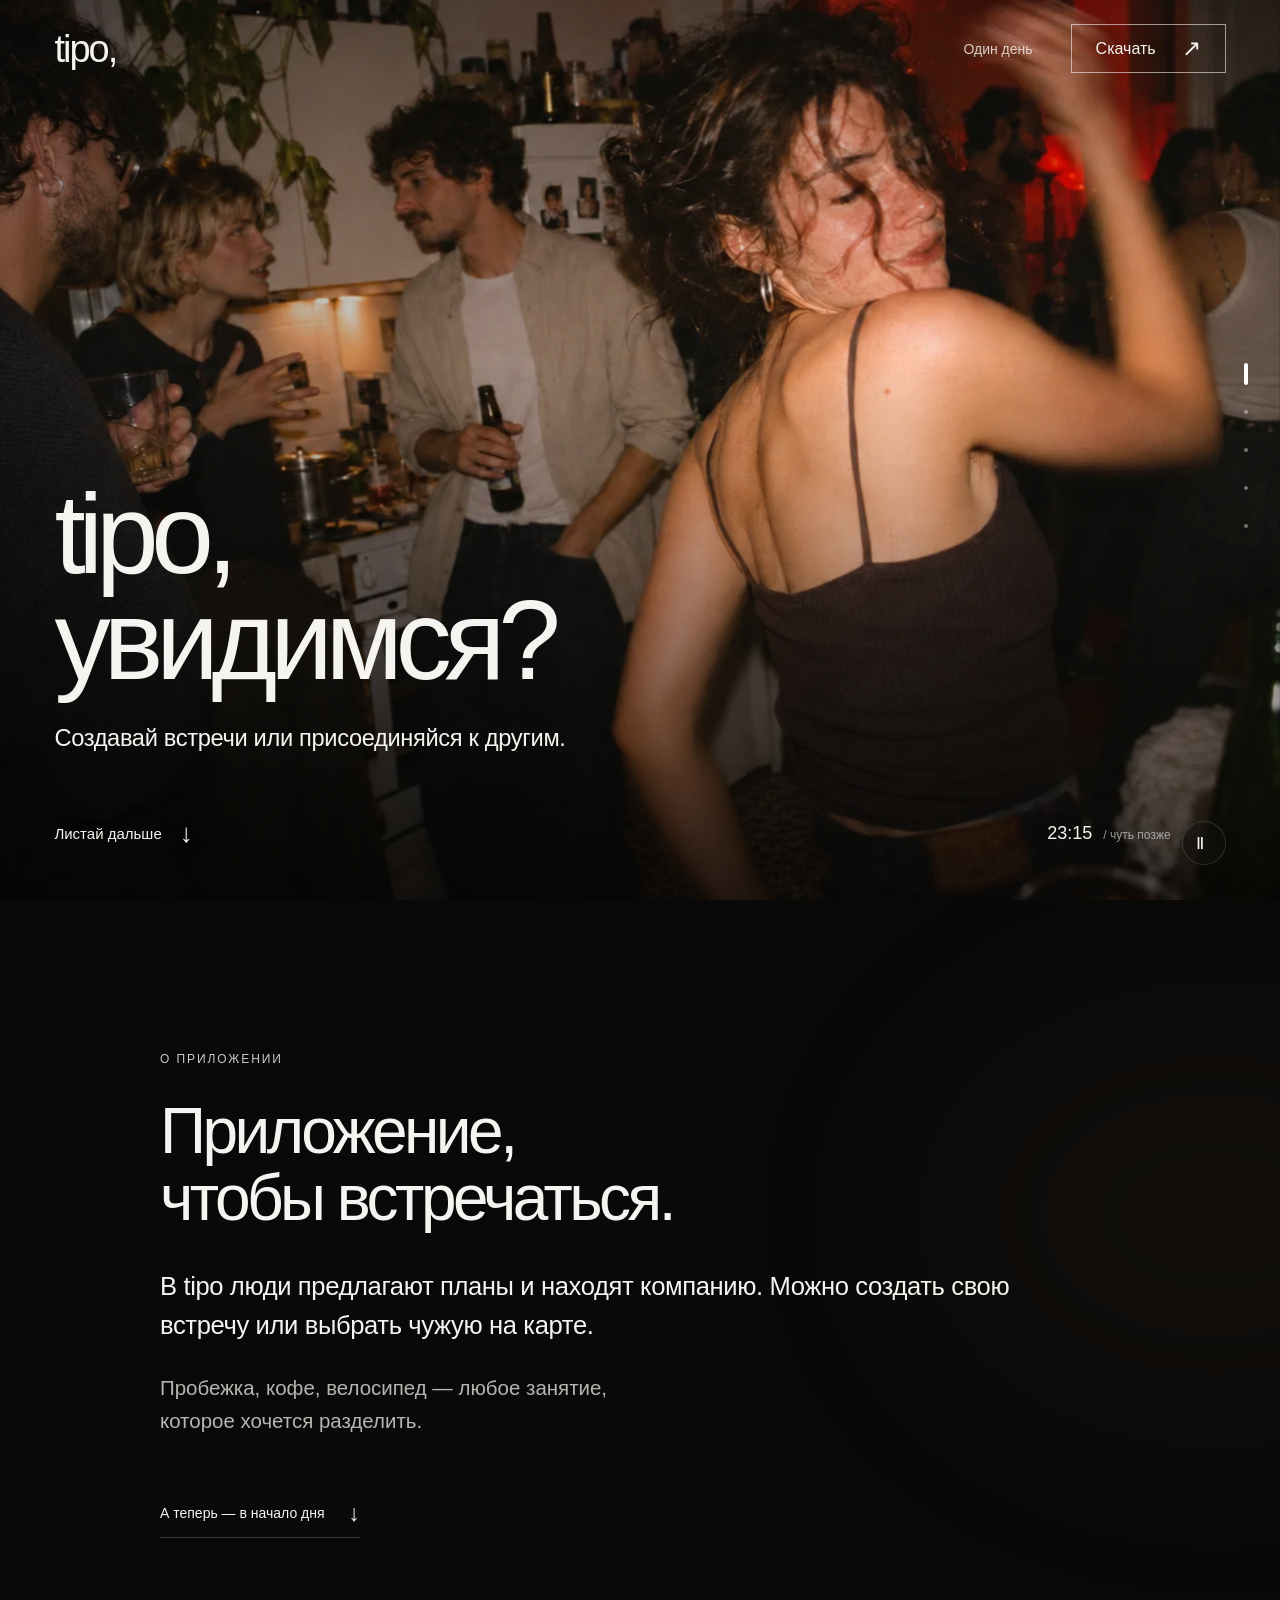
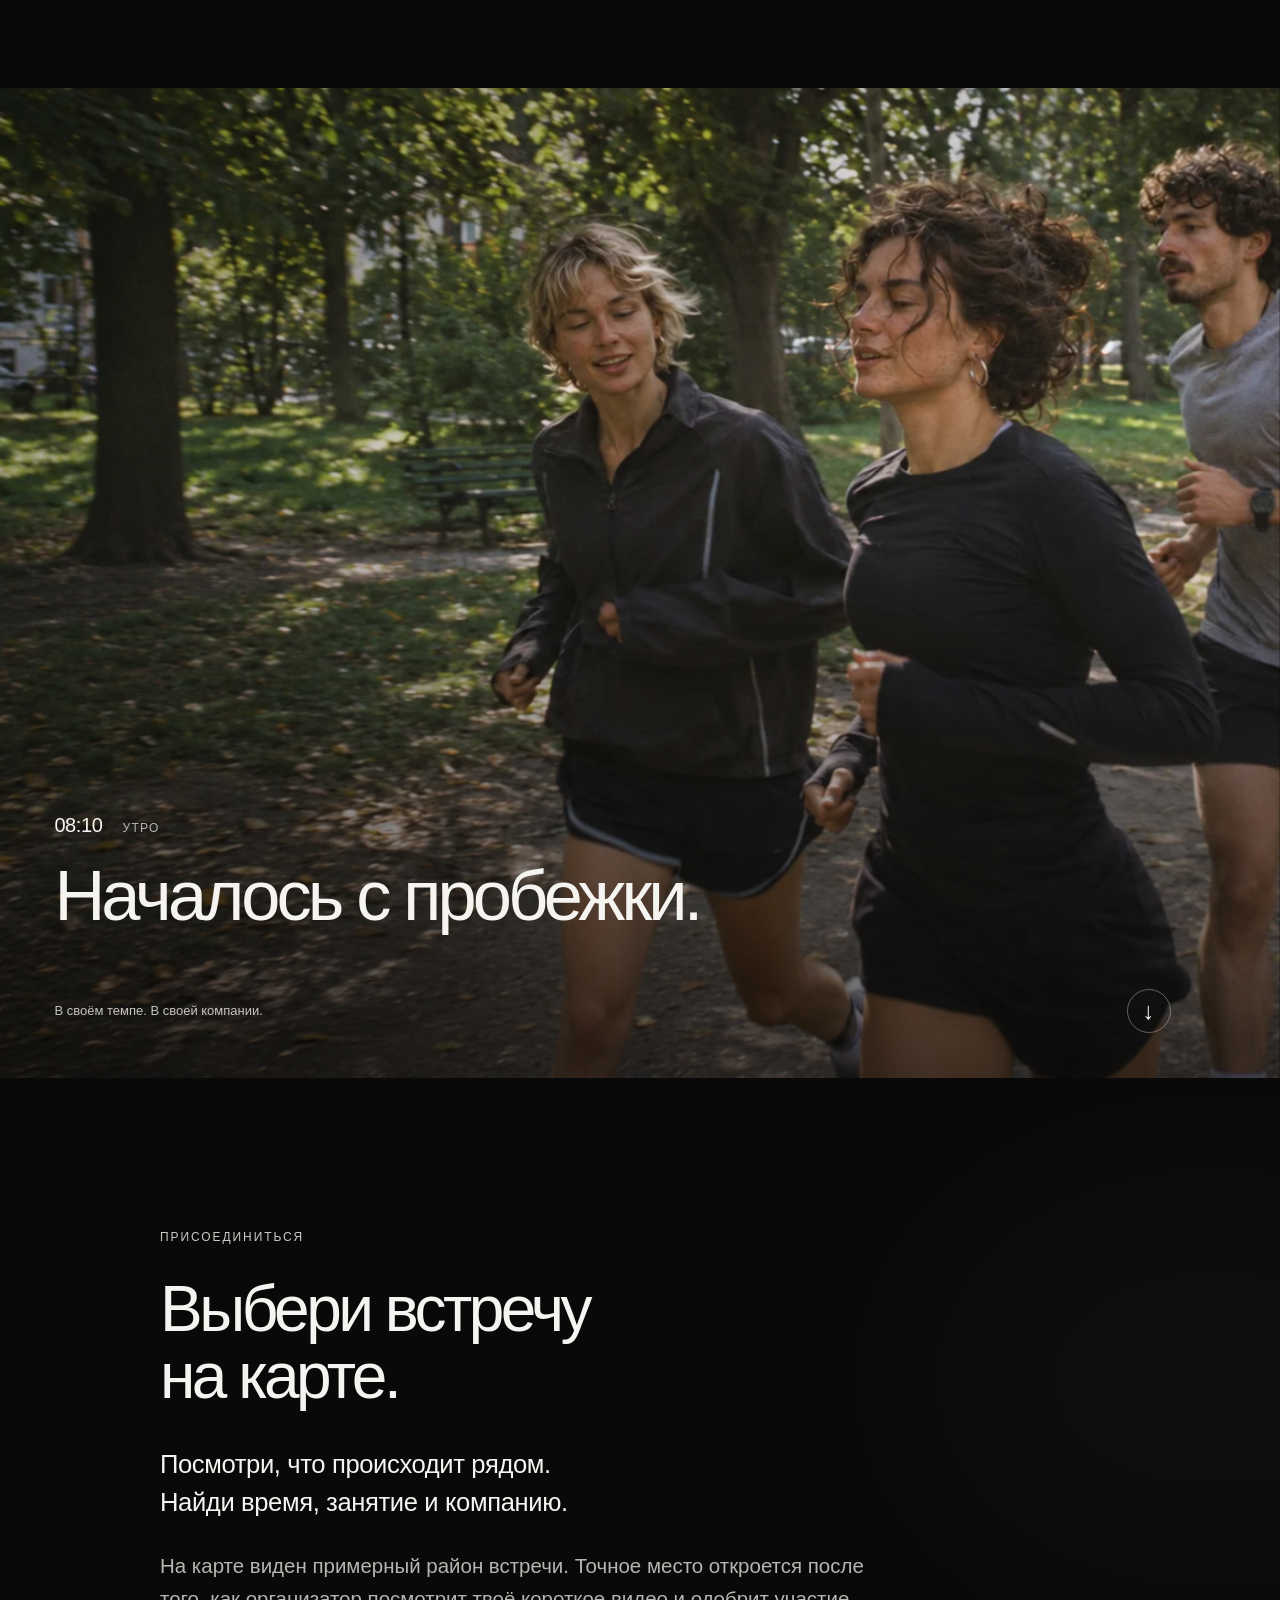
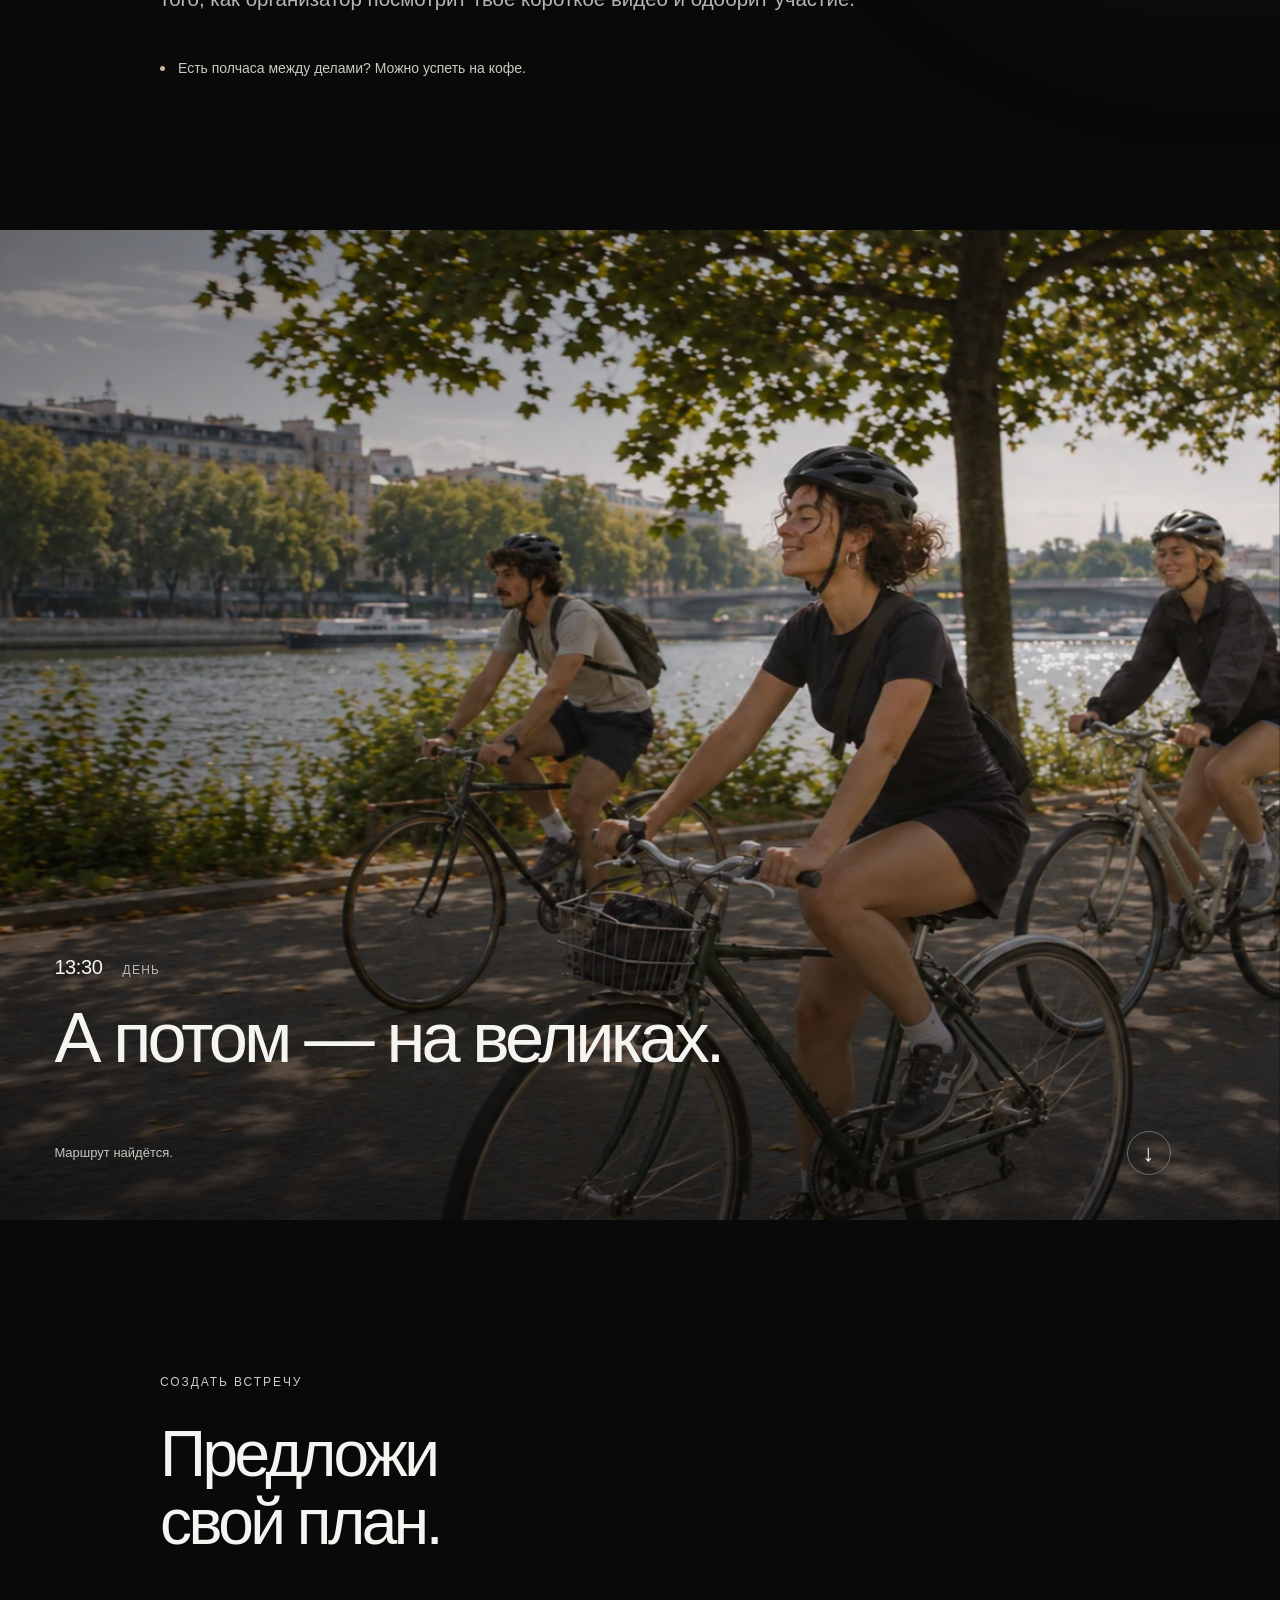
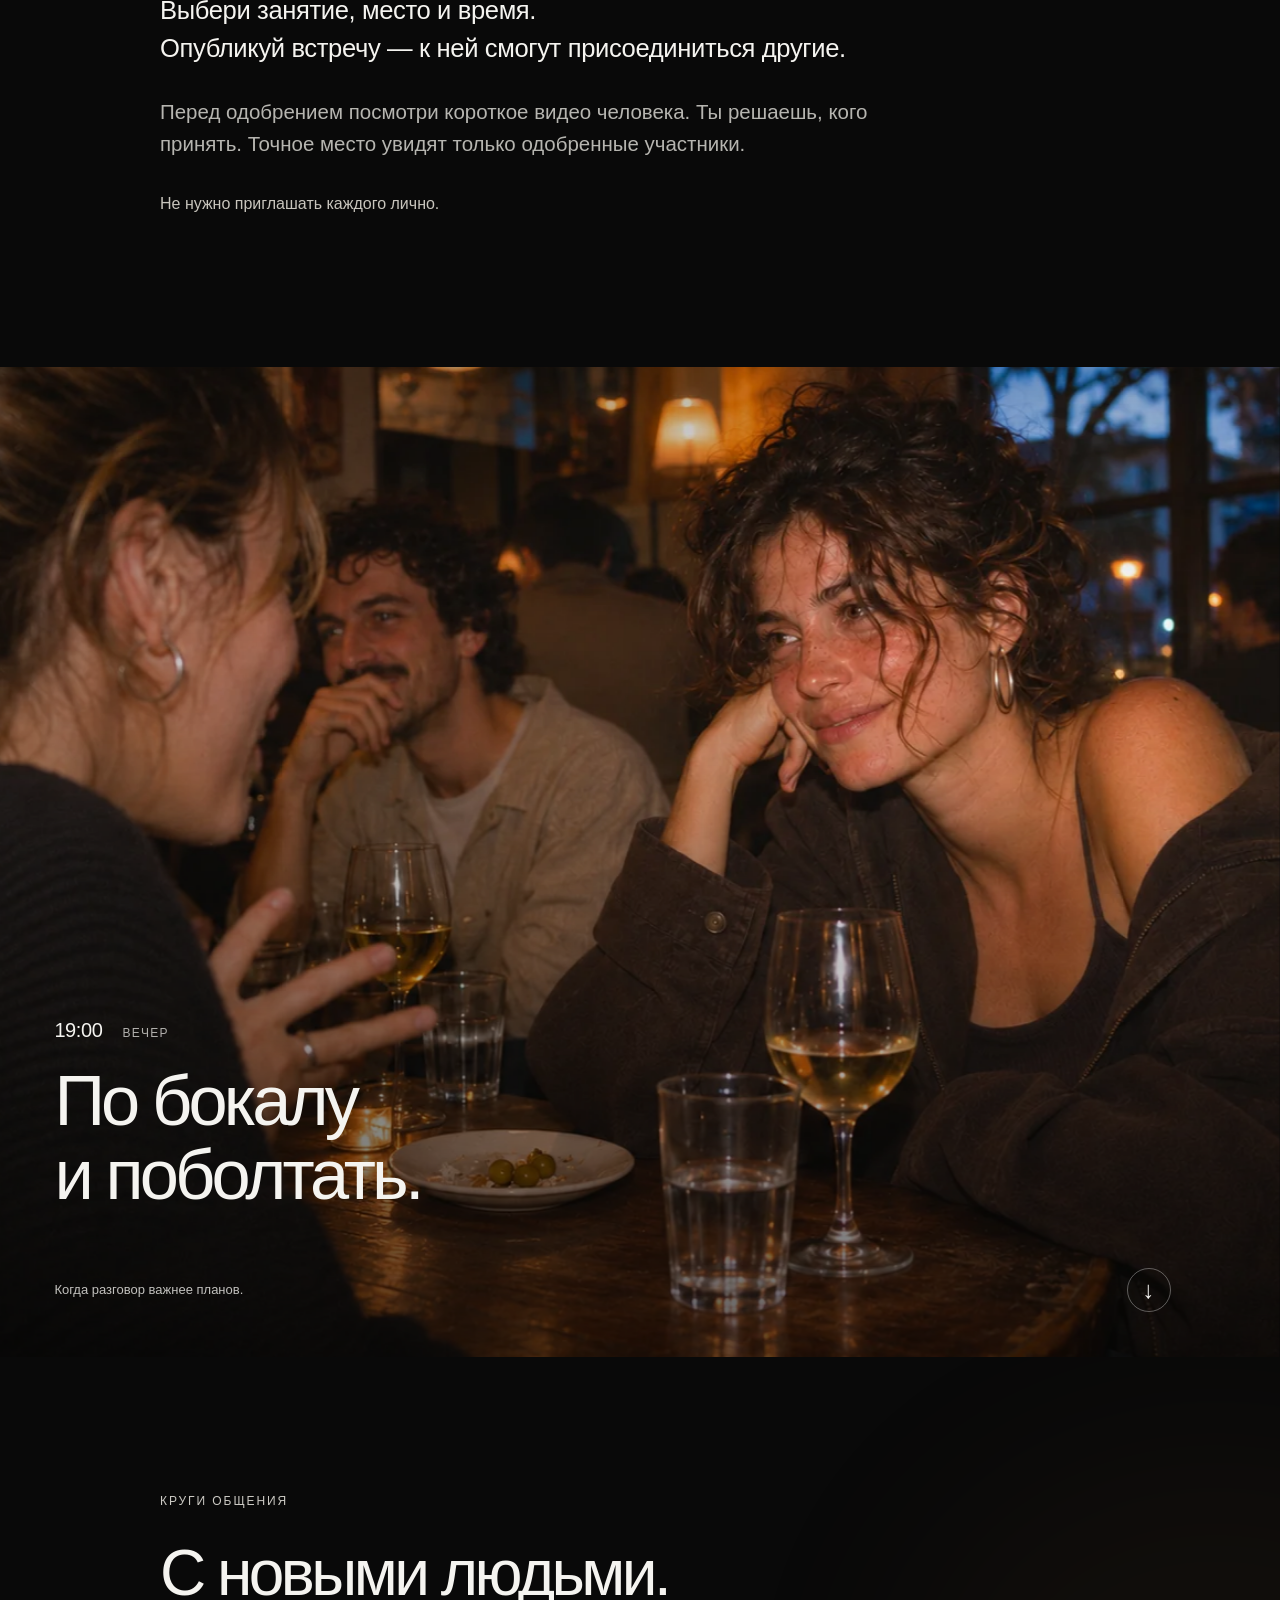
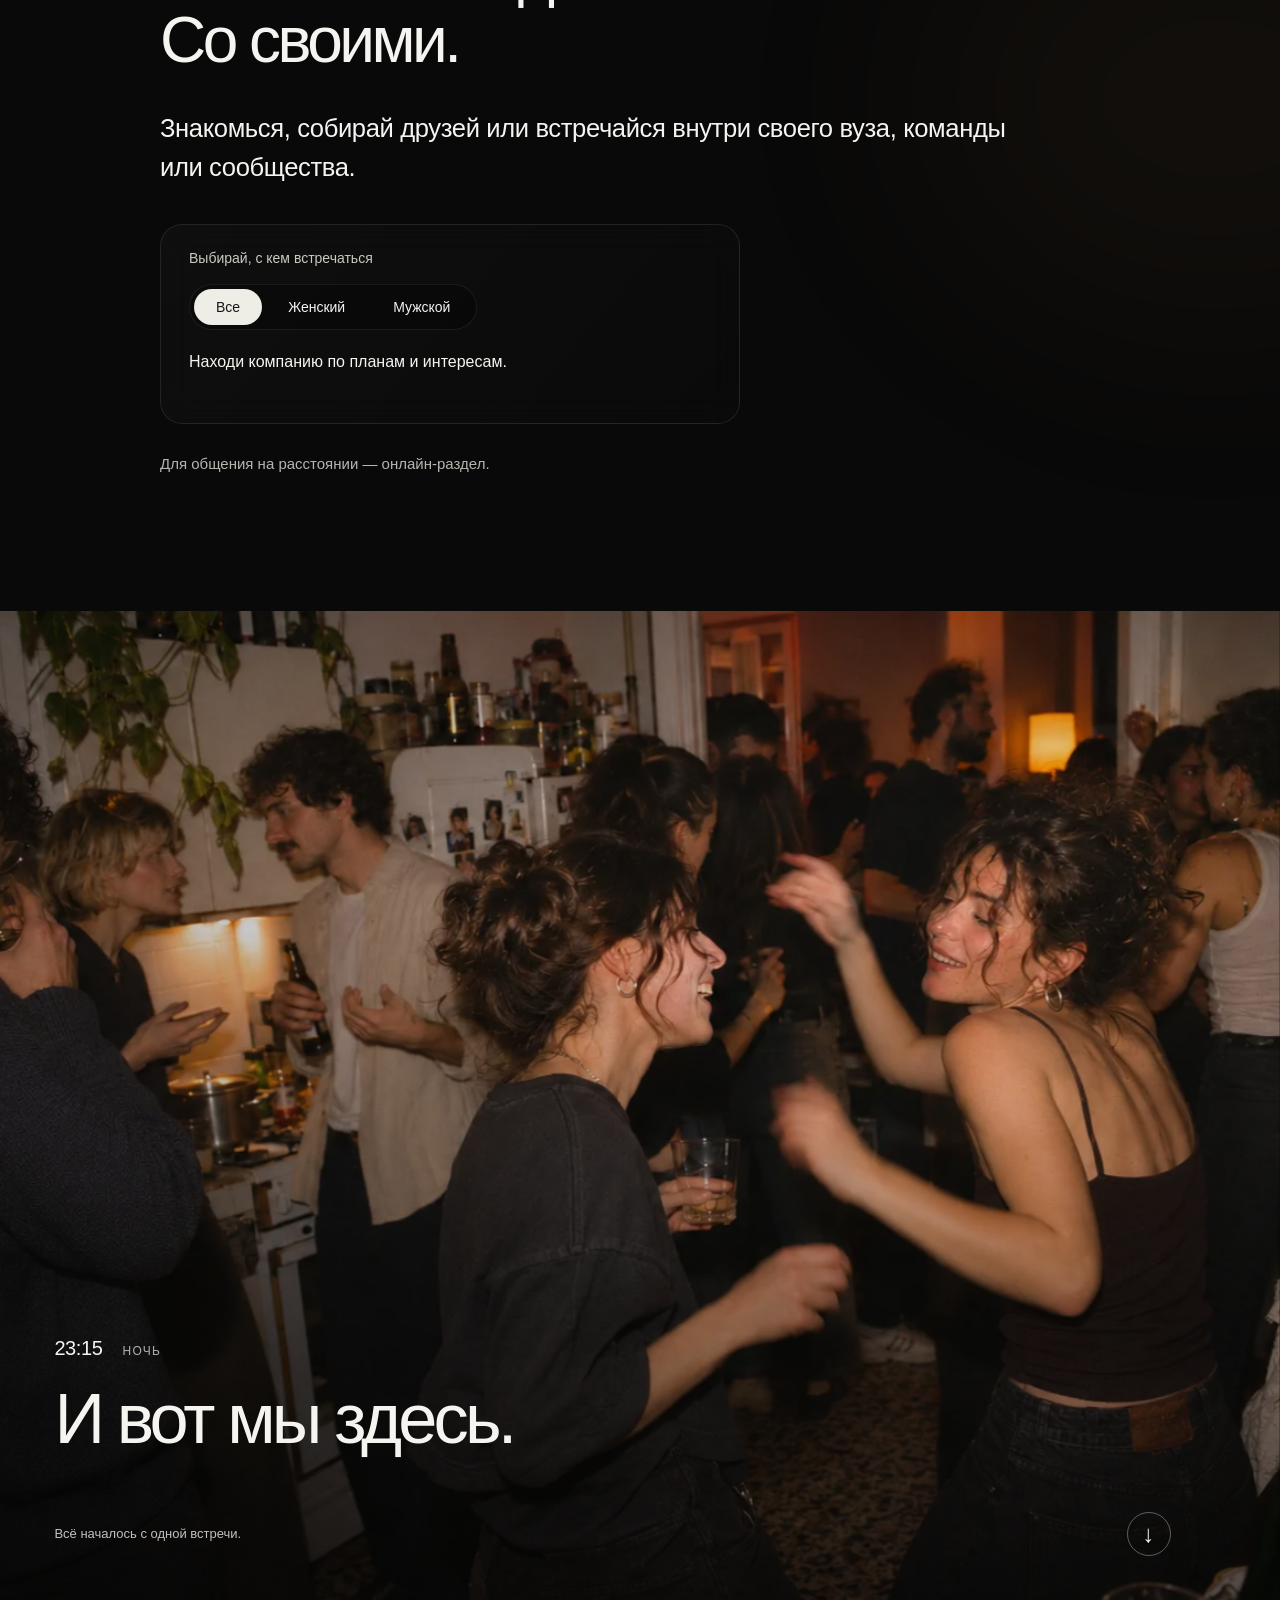
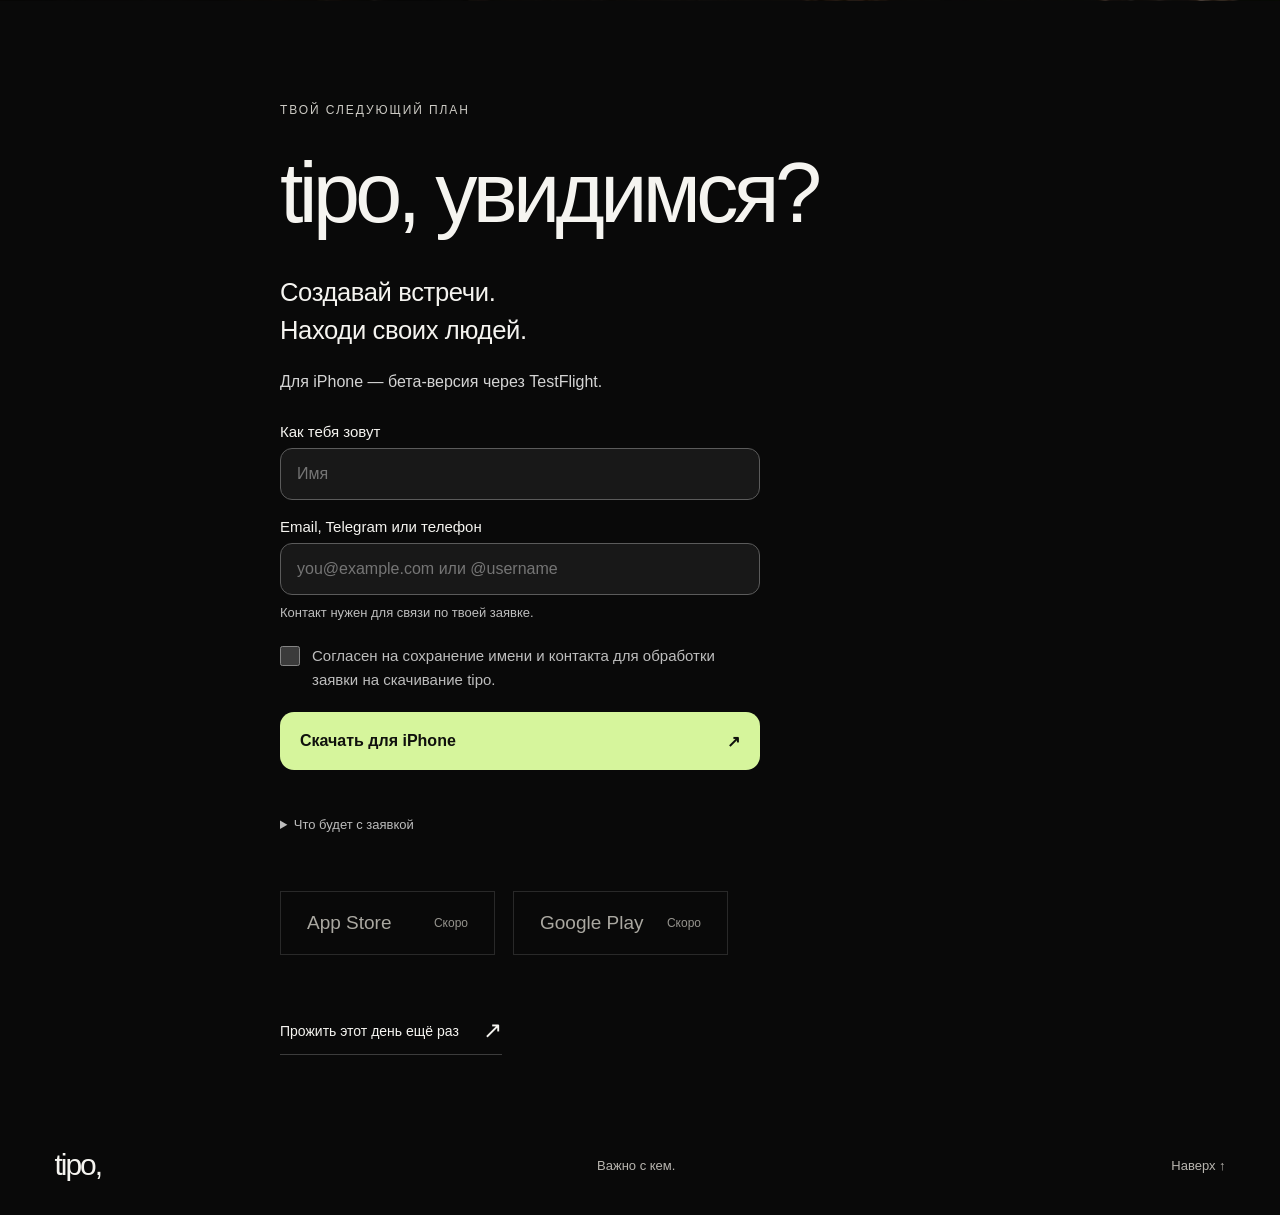
==== commit ab89483f: "Add download requests and TestFlight redirect" ====
--- a/index.html
+++ b/index.html
@@ -8,6 +8,8 @@
 *{box-sizing:border-box}html{scroll-behavior:smooth;scroll-padding-top:90px}body{margin:0;background:var(--bg);color:var(--ink);font-family:'Helvetica Neue',Arial,sans-serif;font-weight:400;-webkit-font-smoothing:antialiased}a{color:inherit;text-decoration:none}button{font:inherit;color:inherit}button,a{-webkit-tap-highlight-color:transparent}a:focus-visible,button:focus-visible,[tabindex]:focus-visible{outline:2px solid #f0d1a1;outline-offset:7px}::selection{background:#d7c1a5;color:#111}.skip{position:fixed;top:-100px;left:20px;z-index:100;background:#fff;color:#000;padding:15px}.skip:focus{top:15px}.header{position:fixed;z-index:30;top:0;left:0;width:100%;padding:24px var(--gutter);display:flex;justify-content:space-between;align-items:center;transition:background .5s,padding .5s;border-bottom:1px solid transparent}.header.scrolled{background:#09090955;backdrop-filter:blur(18px);-webkit-backdrop-filter:blur(18px);padding-top:17px;padding-bottom:17px;border-bottom-color:#ffffff0b}.wordmark{font-size:38px;line-height:1;letter-spacing:-2px}.header nav{display:flex;align-items:center;gap:38px}.nav-story{font-size:14px;opacity:.8;transition:opacity .2s}.nav-story:hover{opacity:1}.download-link{font-size:16px;border:1px solid #ffffff90;padding:12px 24px;display:flex;gap:26px;align-items:center;transition:background .25s,border-color .25s}.download-link:hover{background:#ffffff18;border-color:#fff}.download-link span{font-size:23px;line-height:1}.scene{height:110svh;min-height:620px;position:relative;overflow:hidden;isolation:isolate;scroll-margin-top:0}.hero{height:100svh;min-height:600px}.visual{position:absolute;inset:-9% 0;z-index:-3;overflow:hidden;will-change:transform}.scene-image{width:100%;height:100%;object-fit:cover;object-position:62% 50%;display:block;animation:drift 22s ease-in-out alternate infinite;will-change:transform}.shade{position:absolute;inset:0;z-index:-1;background:linear-gradient(180deg,#0003 0%,transparent 28%,#0001 45%,#0009 100%),linear-gradient(90deg,#0004,transparent 70%)}.hero .shade{background:linear-gradient(180deg,#0003,transparent 40%,#0009),linear-gradient(90deg,#0005,transparent 70%)}.scene-copy{position:absolute;left:var(--gutter);right:var(--gutter);bottom:145px;max-width:1100px}.hero .scene-copy{bottom:145px}h1,h2,p{margin:0}h1,h2{font-weight:400;letter-spacing:-.055em;line-height:1.05;text-wrap:balance}h1{font-size:clamp(72px,8.8vw,144px);line-height:.94;letter-spacing:-.065em}.hero-description{font-size:clamp(18px,1.85vw,28px);line-height:1.4;margin-top:28px;letter-spacing:-.015em}.hero-eyebrow{display:none}.scene h2{font-size:clamp(48px,5.5vw,88px);max-width:1050px}.scene-footer{position:absolute;left:var(--gutter);right:var(--gutter);bottom:45px;display:flex;align-items:center;justify-content:space-between;font-size:15px}.next-link{display:flex;align-items:center;gap:18px;min-height:44px}.down{font-size:26px;animation:nudge 2.5s ease-in-out infinite}.time{font-variant-numeric:tabular-nums;margin-right:55px;font-size:18px}.time-label{font-size:12px;opacity:.6;margin-left:6px}.timestamp{font-size:20px;letter-spacing:-.02em;margin-bottom:22px;font-variant-numeric:tabular-nums}.timestamp span{font-size:12px;letter-spacing:.1em;text-transform:uppercase;margin-left:15px;opacity:.7}.scene-note{font-size:13px;opacity:.78}.round-next{width:44px;height:44px;border:1px solid #ffffff55;border-radius:50%;display:grid;place-items:center;font-size:24px;margin-right:55px;transition:background .2s,transform .2s}.round-next:hover{background:#ffffff18;transform:translateY(3px)}.text-section{position:relative;isolation:isolate;overflow:hidden;min-height:83svh;padding:150px var(--gutter);display:flex;align-items:center;scroll-margin-top:0}.reading{width:min(100%,960px);margin:0 auto}.eyebrow{font-size:12px;line-height:1.5;letter-spacing:.16em;text-transform:uppercase;margin-bottom:30px;color:#cccac4}.reading h2{font-size:clamp(44px,5vw,76px);margin-bottom:35px}.lead{font-size:clamp(20px,2vw,28px);line-height:1.5;letter-spacing:-.015em;max-width:850px}.muted{font-size:clamp(17px,1.6vw,22px);line-height:1.6;color:var(--muted);margin-top:28px;max-width:750px}.text-link{display:inline-flex;align-items:center;gap:24px;font-size:14px;margin-top:52px;padding:10px 0;border-bottom:1px solid #ffffff35;transition:border-color .25s}.text-link:hover{border-color:#fff}.text-link span{font-size:23px}.ambient{pointer-events:none;position:absolute;z-index:-1;width:50%;height:60%;right:-20%;top:10%;filter:blur(110px);opacity:.055;border-radius:50%}.ambient-warm{background:#a47041}.ambient-green{background:#658267}.small-note{display:flex;align-items:flex-start;gap:13px;color:#cbc8bf;font-size:14px;line-height:1.6;margin-top:42px}.dot{height:5px;width:5px;min-width:5px;background:#c6b79f;border-radius:50%;margin-top:9px}.closing-line{margin-top:34px;color:#c8c5bd;font-size:16px}.people{padding-top:135px;padding-bottom:135px}.mode-panel{margin-top:38px;max-width:580px;border:1px solid #ffffff18;background:linear-gradient(130deg,#ffffff07,#ffffff02);border-radius:22px;padding:25px 28px;backdrop-filter:blur(16px);-webkit-backdrop-filter:blur(16px)}.mode-label{font-size:14px;color:#ccc9c2;margin-bottom:18px}.mode-tabs{display:flex;gap:4px;padding:4px;background:#0004;border:1px solid #ffffff12;border-radius:30px;width:fit-content}.mode-tabs button{border:0;background:none;padding:10px 22px;border-radius:25px;font-size:14px;cursor:pointer;transition:background .3s,color .3s}.mode-tabs button[aria-selected=true]{background:#eeede6;color:#171717}.mode-tabs button:hover:not([aria-selected=true]){background:#ffffff10}#mode-description{font-size:16px;line-height:1.5;margin-top:20px;min-height:48px;max-width:460px}.online-note{font-size:15px}.download-section{min-height:100svh;padding-bottom:160px}.download-section .reading{max-width:1100px}.download-section h2{font-size:clamp(52px,6.6vw,104px)}.stores{display:flex;gap:18px;margin-top:44px;flex-wrap:wrap}.store{border:1px solid #ffffff55;background:transparent;padding:20px 26px;min-width:215px;display:flex;align-items:center;justify-content:space-between;gap:22px;font-size:19px}.store:not(:disabled):hover{background:#ffffff12}.store:disabled{color:#aaa8a1;border-color:#ffffff22}.store span{font-size:12px;color:#96948e}.store-note{font-size:13px;color:#96948e;margin-top:18px}.download-section footer{position:absolute;bottom:35px;left:var(--gutter);right:var(--gutter);display:flex;align-items:center;justify-content:space-between;color:#b8b5af;font-size:13px}.download-section footer .wordmark{font-size:30px;color:#f5f4f0}.chapters{position:fixed;z-index:20;right:22px;top:50%;transform:translateY(-50%);display:flex;flex-direction:column;gap:14px}.chapters a{display:flex;align-items:center;justify-content:center;width:24px;height:24px;position:relative}.chapters a:after{content:'';display:block;width:4px;height:4px;border-radius:50%;background:#fff6;transition:height .5s,background .3s}.chapters a.active:after{height:22px;border-radius:10px;background:#fff}.chapters span{position:absolute;right:30px;padding:6px 9px;opacity:0;pointer-events:none;white-space:nowrap;font-size:11px;background:#111a;backdrop-filter:blur(10px);border-radius:4px;transition:opacity .2s}.chapters a:hover span,.chapters a:focus-visible span{opacity:1}.motion-toggle{position:fixed;z-index:40;right:var(--gutter);bottom:35px;border:1px solid #ffffff25;border-radius:50px;background:#1115;backdrop-filter:blur(20px);-webkit-backdrop-filter:blur(20px);min-height:44px;min-width:44px;display:flex;align-items:center;justify-content:center;gap:8px;padding:0 12px;cursor:pointer;transition:background .3s}.motion-toggle:hover{background:#333a}.motion-icon{font-size:17px}.motion-label{font-size:11px;max-width:0;overflow:hidden;opacity:0;transition:max-width .25s,opacity .25s}.motion-toggle:hover .motion-label,.motion-toggle:focus-visible .motion-label{max-width:80px;opacity:1}.progress{position:fixed;z-index:50;left:0;bottom:0;width:100%;height:2px;background:transparent;pointer-events:none}.progress span{display:block;width:100%;height:100%;background:#d6c9b0;transform:scaleX(0);transform-origin:left}.reveal{opacity:1;transform:none}.js .reveal{opacity:0;transform:translateY(24px);transition:opacity 1s ease,transform 1.1s cubic-bezier(.16,1,.3,1)}.js .reveal.visible{opacity:1;transform:none}.hero .scene-copy{animation:enter 1.2s .1s both}.mobile-break{display:none}.motion-off .scene-image,.motion-off .down{animation-play-state:paused}.motion-off .visual{transform:none!important;opacity:1!important}.motion-off .reveal{opacity:1;transform:none;transition:none}.motion-off{scroll-behavior:auto}.motion-off .hero .scene-copy{animation:none}@keyframes drift{from{transform:scale(1.035)}to{transform:scale(1.085)}}@keyframes nudge{0%,100%{transform:translateY(0)}50%{transform:translateY(5px)}}@keyframes enter{from{opacity:0;transform:translateY(20px)}to{opacity:1;transform:none}}
 @media(min-width:1800px){.reading{max-width:1100px}.scene-copy{max-width:1400px}}@media(max-width:800px){.header{padding:22px 24px}.header.scrolled{padding:16px 24px}.wordmark{font-size:33px}.nav-story{display:none}.download-link{font-size:14px;padding:10px 15px;gap:18px}.chapters{right:6px;gap:9px}.chapters a{width:20px;height:22px}.scene,.hero{height:100svh;min-height:570px}.scene-copy,.hero .scene-copy{bottom:130px;right:35px}.hero .scene-copy{bottom:150px}h1{font-size:clamp(72px,15vw,108px)}.scene h2{font-size:clamp(42px,9vw,66px)}.hero-description{font-size:19px;max-width:340px;margin-top:24px}.scene-footer{bottom:32px;font-size:13px;right:24px}.time{font-size:15px;margin-right:54px}.time-label{display:none}.scene-note{max-width:220px;font-size:12px}.round-next{margin-right:54px;width:40px;height:40px}.timestamp{font-size:17px;margin-bottom:17px}.text-section{min-height:78svh;padding:105px 30px 105px 24px}.reading h2{font-size:clamp(39px,8.4vw,60px);line-height:1.09;margin-bottom:27px;letter-spacing:-.045em}.lead{font-size:20px;line-height:1.5}.muted{font-size:17px;margin-top:24px}.eyebrow{font-size:10px;letter-spacing:.15em;margin-bottom:24px}.desktop-break{display:none}.mobile-break{display:block}.hero .scene-image{object-position:64% center}#morning .scene-image{object-position:68% center}#afternoon .scene-image{object-position:68% center}#evening .scene-image{object-position:65% center}#night .scene-image{object-position:65% center}.shade{background:linear-gradient(180deg,#0004,transparent 30%,#0003 50%,#000c)}.hero .shade{background:linear-gradient(180deg,#0003,transparent 30%,#0004 50%,#000c)}.mode-panel{padding:22px 20px;margin-top:30px;border-radius:18px}.mode-tabs{width:100%}.mode-tabs button{flex:1;padding:10px 12px;font-size:13px}.download-section{padding-bottom:160px;min-height:100svh}.stores{flex-direction:column;gap:12px;margin-top:34px}.store{width:100%;min-width:0;padding:17px 20px}.download-section h2{font-size:clamp(46px,10vw,72px)}.download-section footer{bottom:35px;padding-right:55px;gap:15px;flex-wrap:wrap}.download-section footer>span:nth-child(2){display:none}.motion-toggle{right:24px;bottom:32px}.text-link{margin-top:30px}.scene-image{animation-duration:25s}.visual{inset:-6% 0}}
 @media(max-width:375px){.reading h2{font-size:36px}.hero-description{font-size:17px}.scene h2{font-size:39px}.mode-tabs button{padding:10px}.scene-note{max-width:180px}}@media(prefers-reduced-motion:reduce){html:not(.motion-enabled){scroll-behavior:auto}html:not(.motion-enabled) *,html:not(.motion-enabled) *:before,html:not(.motion-enabled) *:after{animation:none!important;transition:none!important}html:not(.motion-enabled) .reveal{opacity:1;transform:none}html:not(.motion-enabled) .visual{transform:none!important}}
+
+.download-form{width:min(100%,480px);text-align:left;margin:32px 0}.download-form>label{display:block;font-size:15px;margin:18px 0 8px}.download-form>input{display:block;width:100%;min-height:52px;background:#181818;color:#fff;border:1px solid #5b5b5b;border-radius:12px;padding:14px 16px;font:inherit;box-sizing:border-box}.download-form>input:focus{outline:2px solid #d6f59c;outline-offset:3px}.field-hint,.request-privacy,.consent{font-size:13px;line-height:1.6;color:#bdbdbd}.field-hint{margin:8px 0}.download-form .consent{display:flex;gap:12px;align-items:flex-start;margin:20px 0}.consent input{width:20px;height:20px;flex:0 0 20px;accent-color:#d6f59c;margin:2px 0}.download-submit{display:flex;justify-content:space-between;align-items:center;width:100%;min-height:58px;border:0;border-radius:14px;background:#d6f59c;color:#10110d;padding:16px 20px;font:inherit;font-weight:600;cursor:pointer}.download-submit:disabled{opacity:.65;cursor:wait}.download-submit:focus-visible,.request-privacy summary:focus-visible{outline:2px solid #fff;outline-offset:4px}.form-status{font-size:14px;line-height:1.5;min-height:1.5em;margin:12px 0;color:#e4edda}.request-privacy summary{cursor:pointer;min-height:32px}.request-privacy p{margin:8px 0}.beta-note{font-size:16px;color:#d4d4d4;margin:24px 0 0}.form-trap{position:absolute;left:-10000px;width:1px;height:1px;overflow:hidden}.stores .store strong{font-weight:400}.download-section .reading{max-width:720px}.download-section{min-height:100svh;height:auto;padding-top:100px}[hidden]{display:none!important}
 </style>
 </head>
 <body>
@@ -28,7 +30,18 @@
 <section class="scene" id="evening" data-chapter="evening" aria-labelledby="bar-title"><div class="visual"><img class="scene-image" src="[data-uri]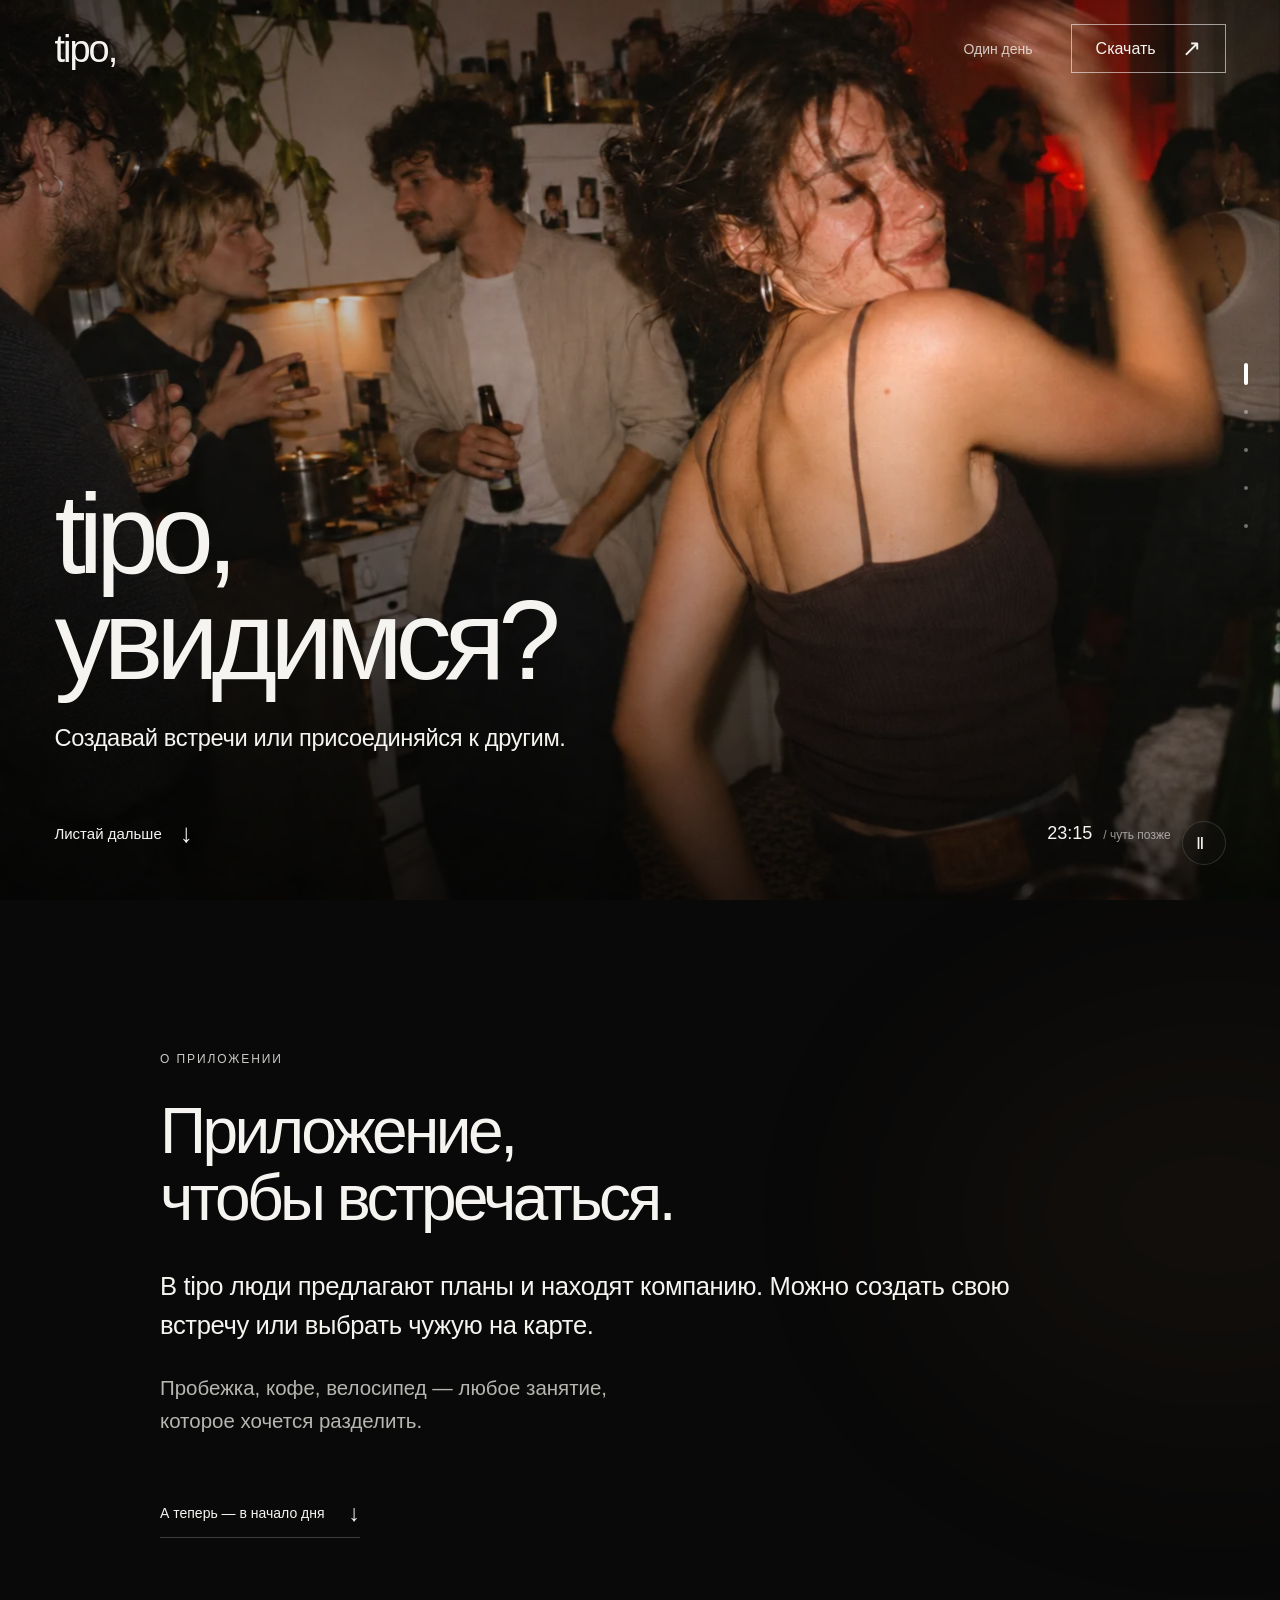
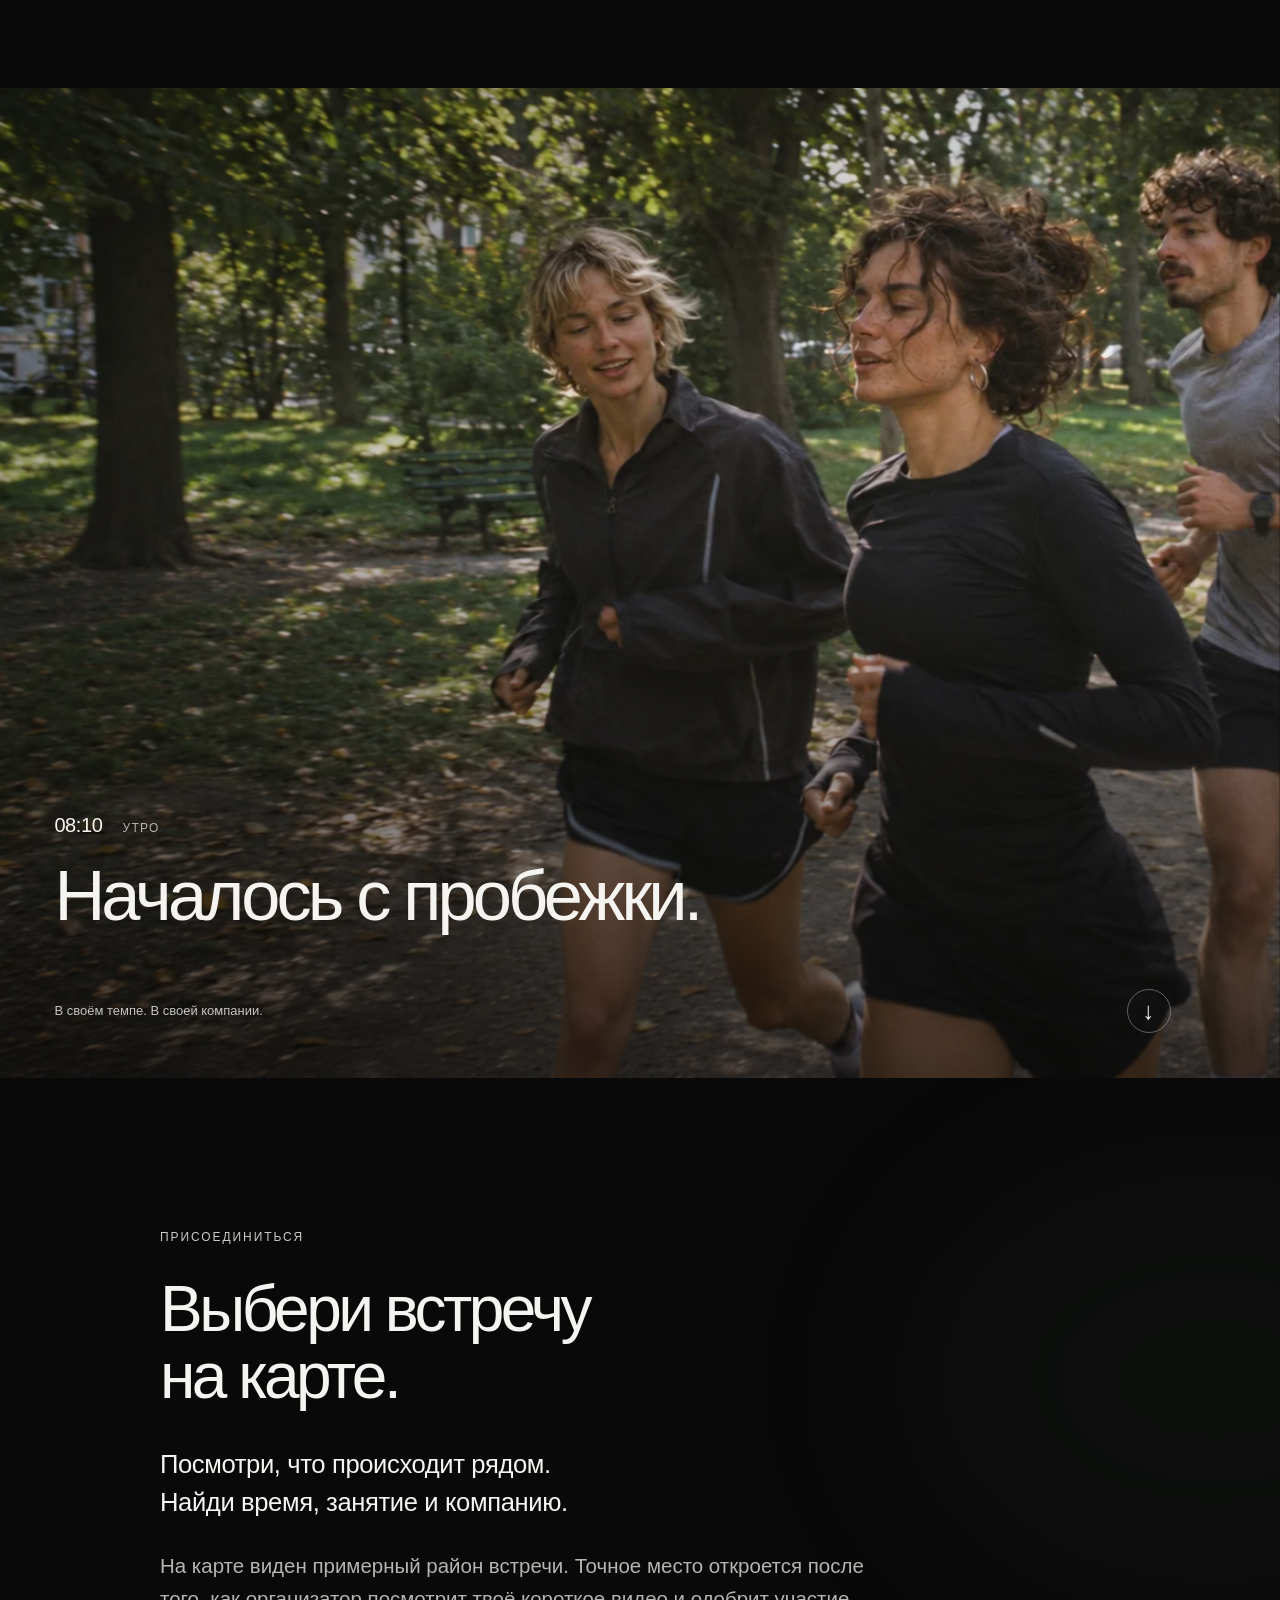
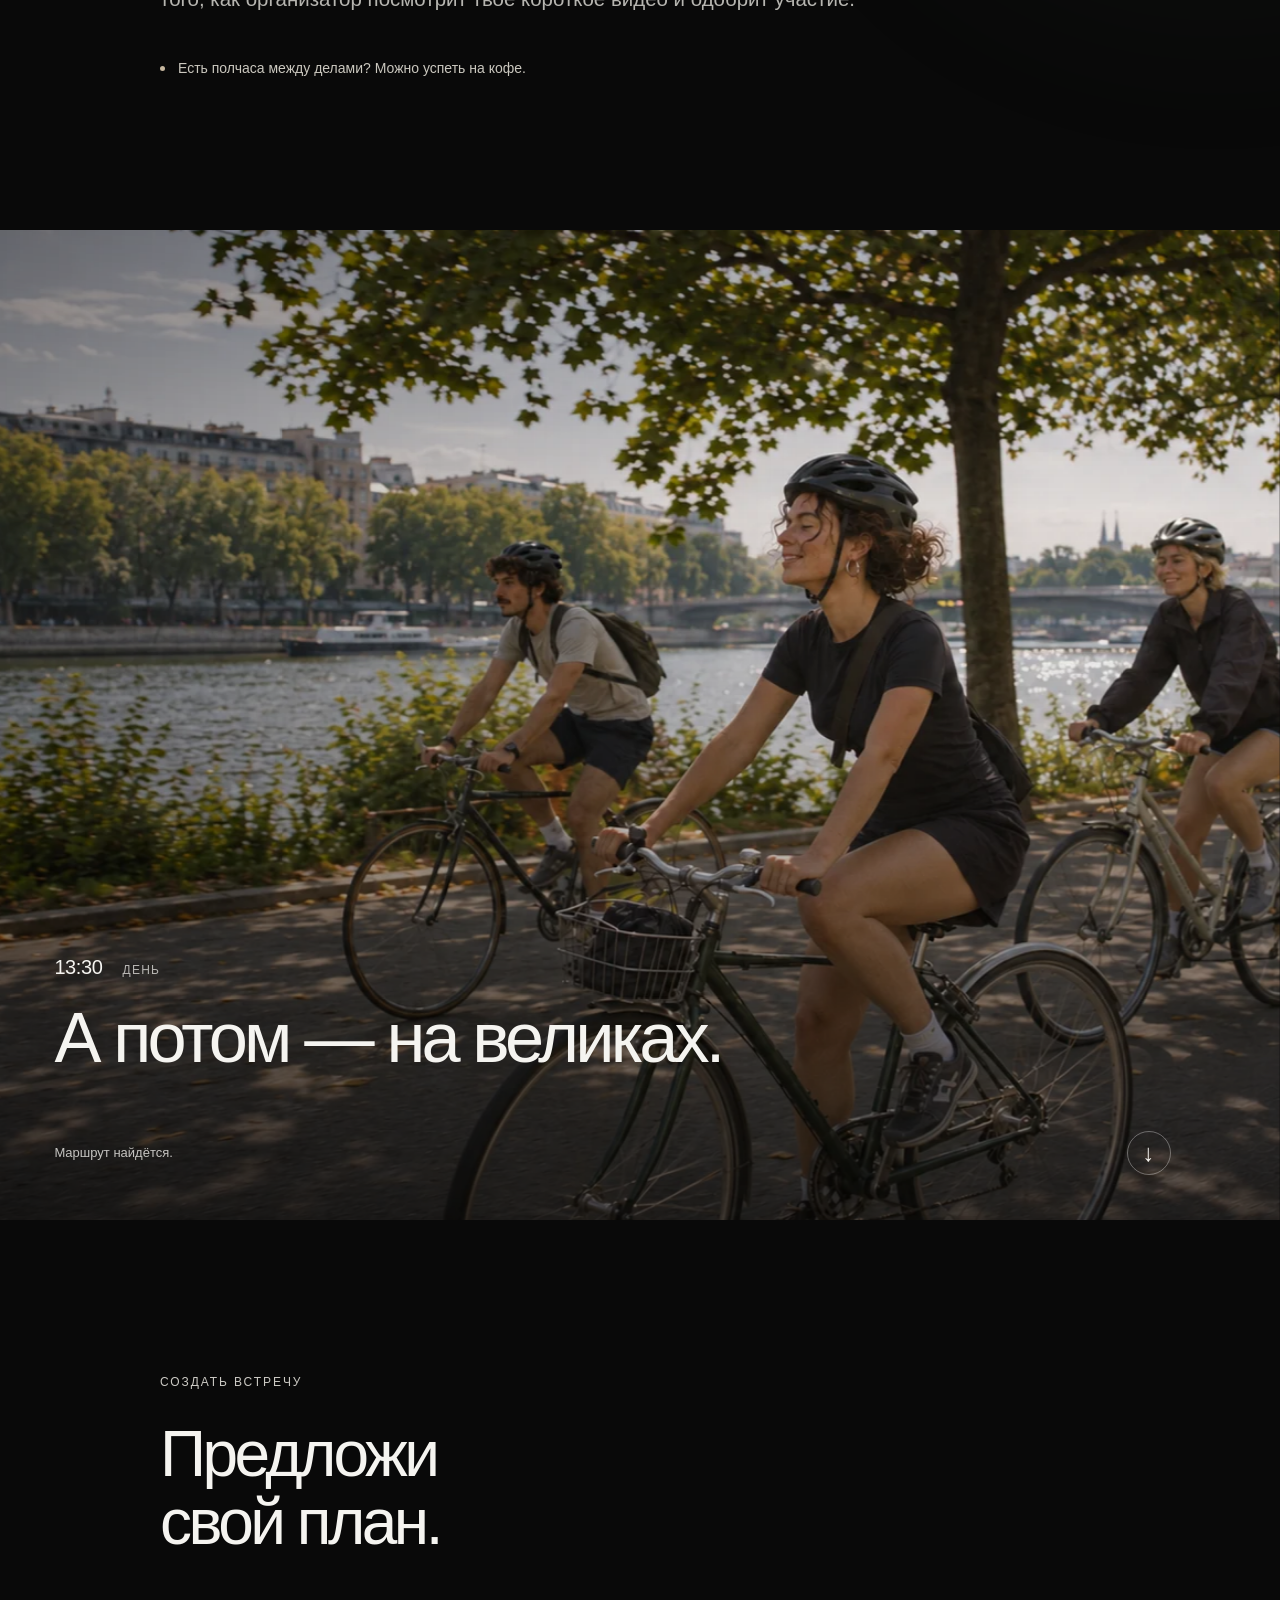
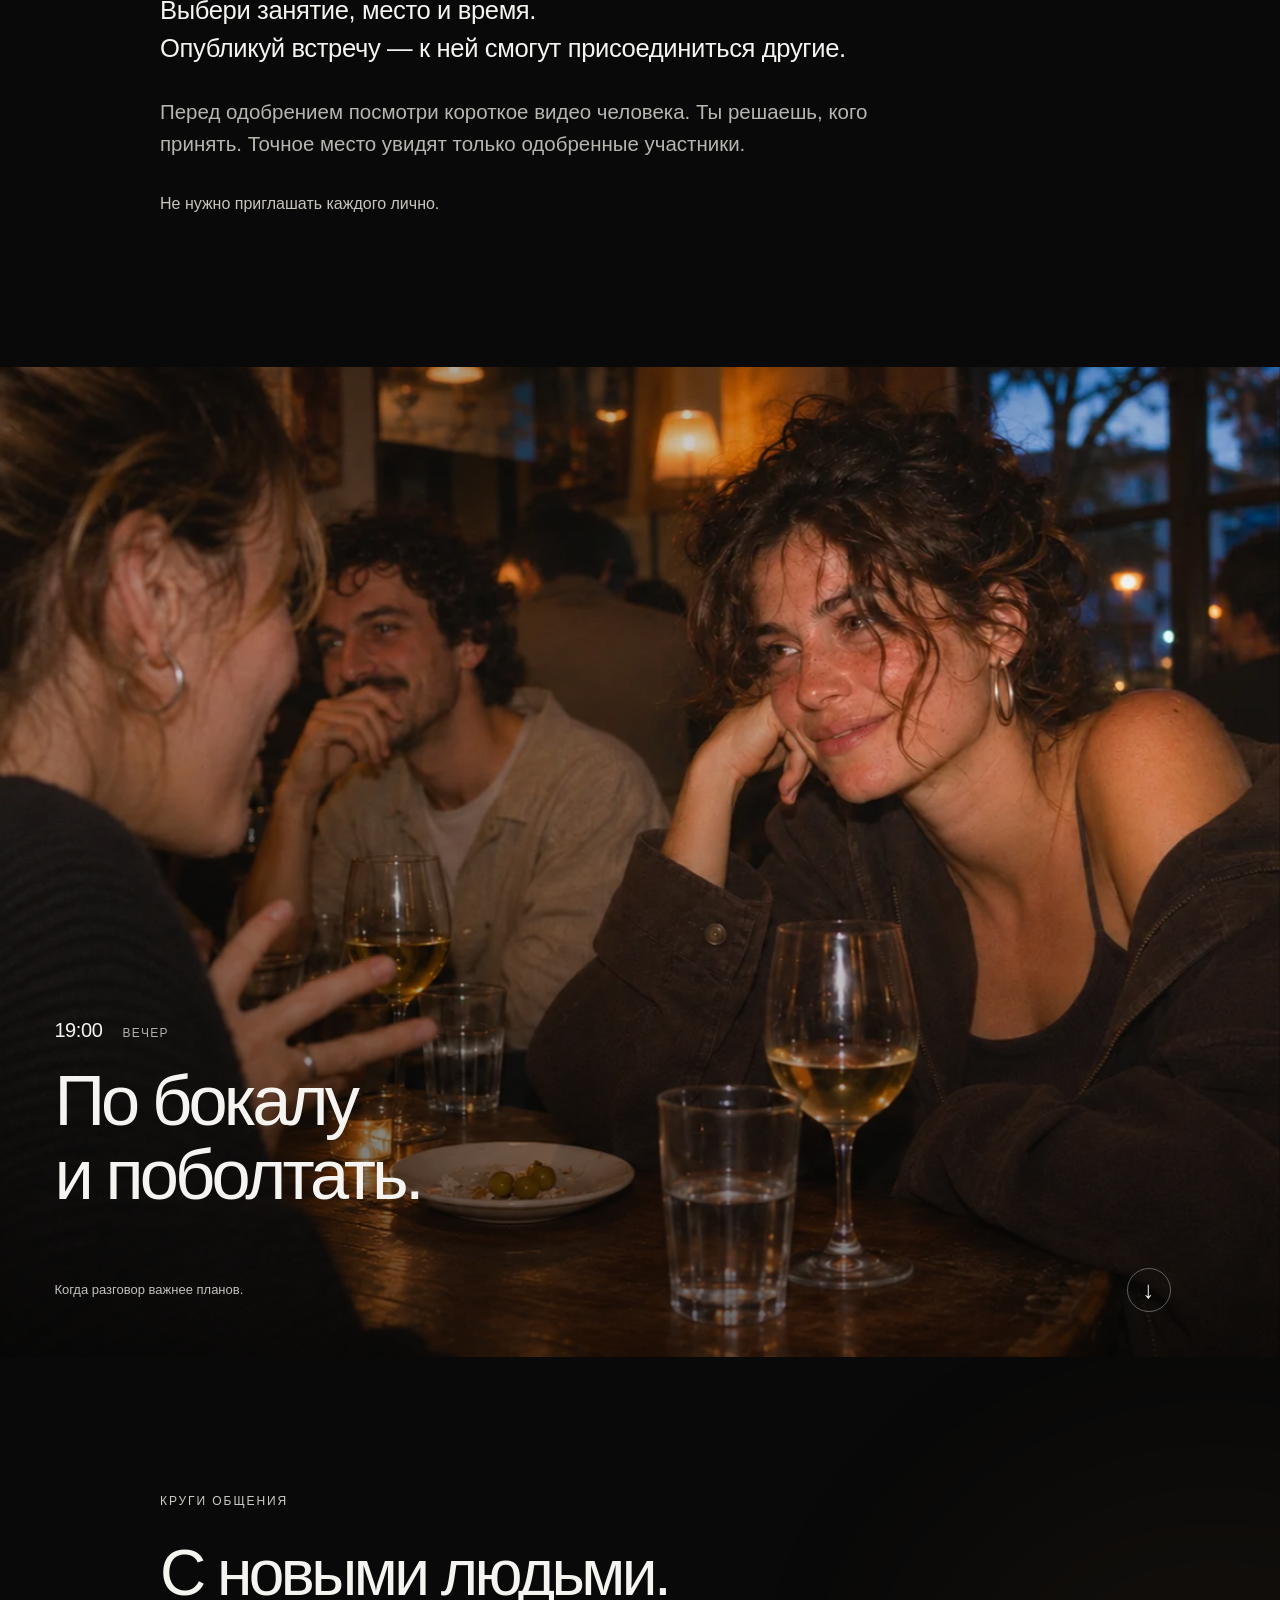
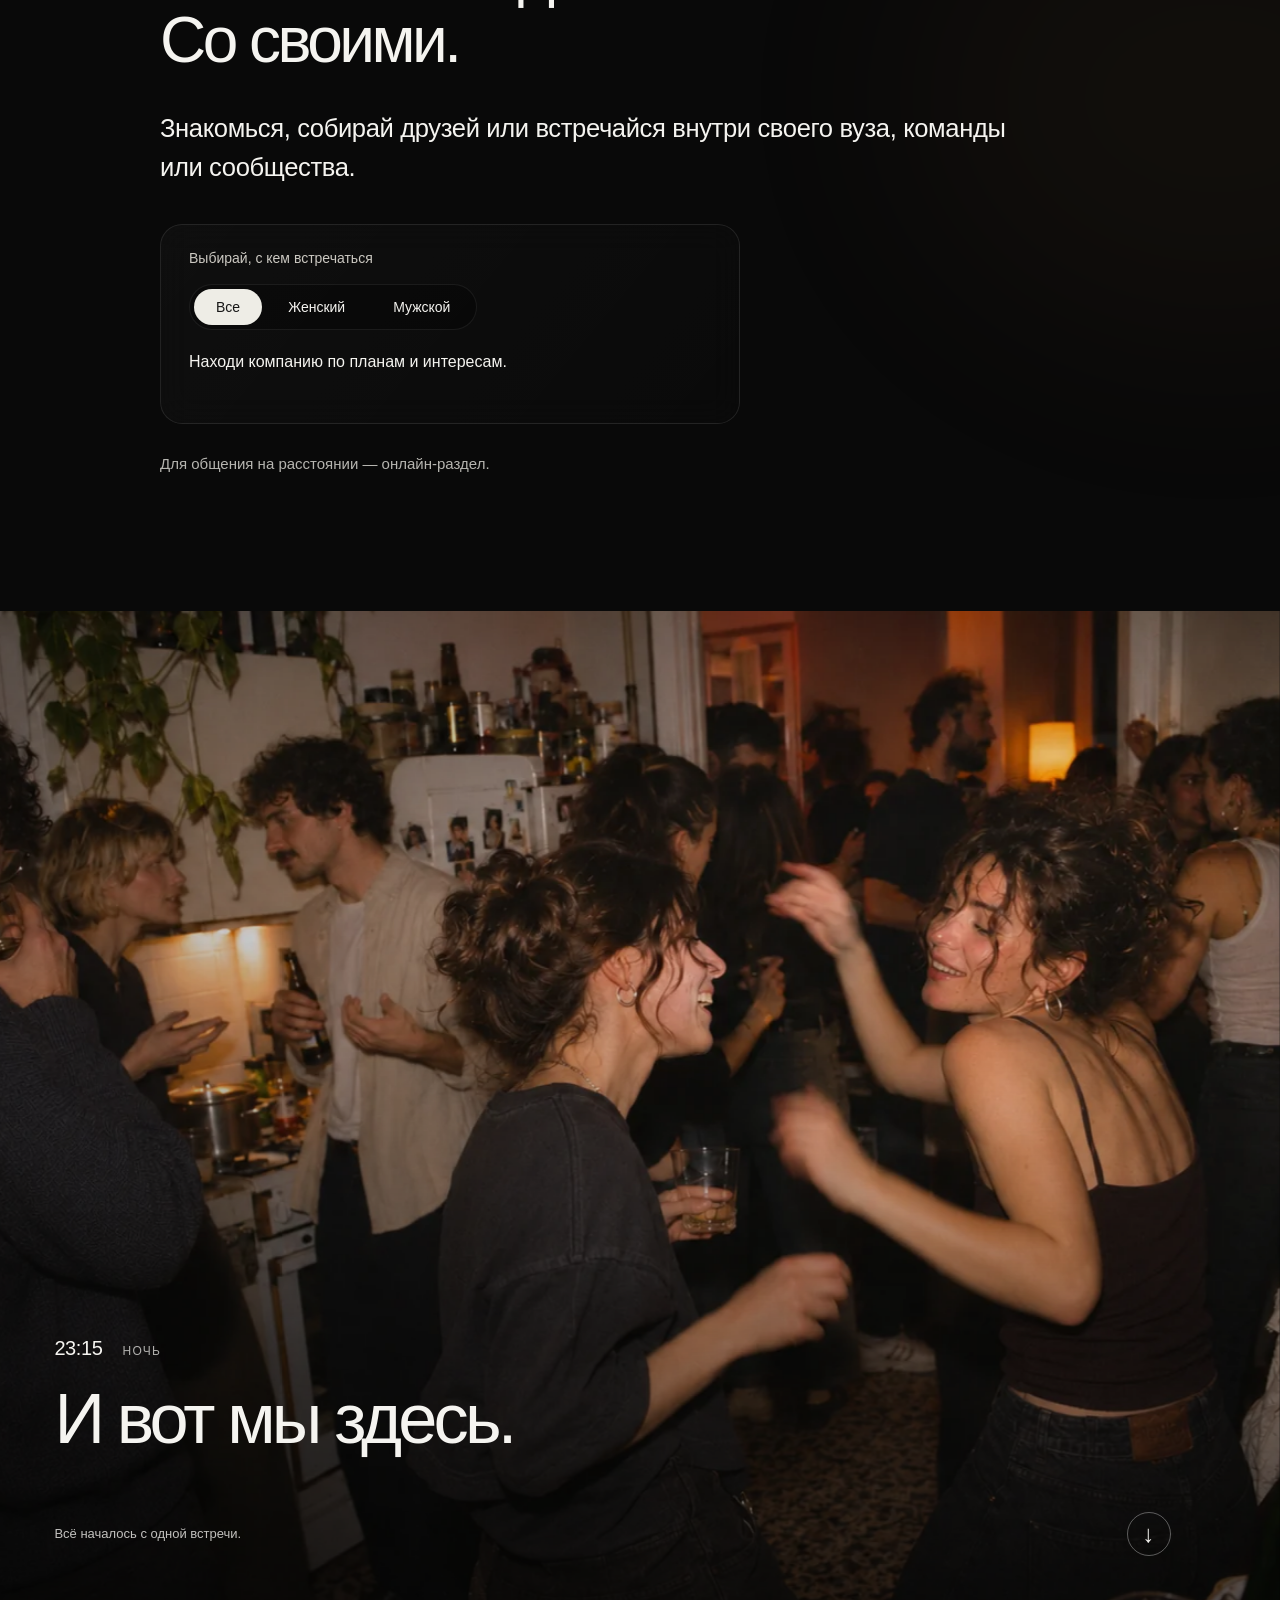
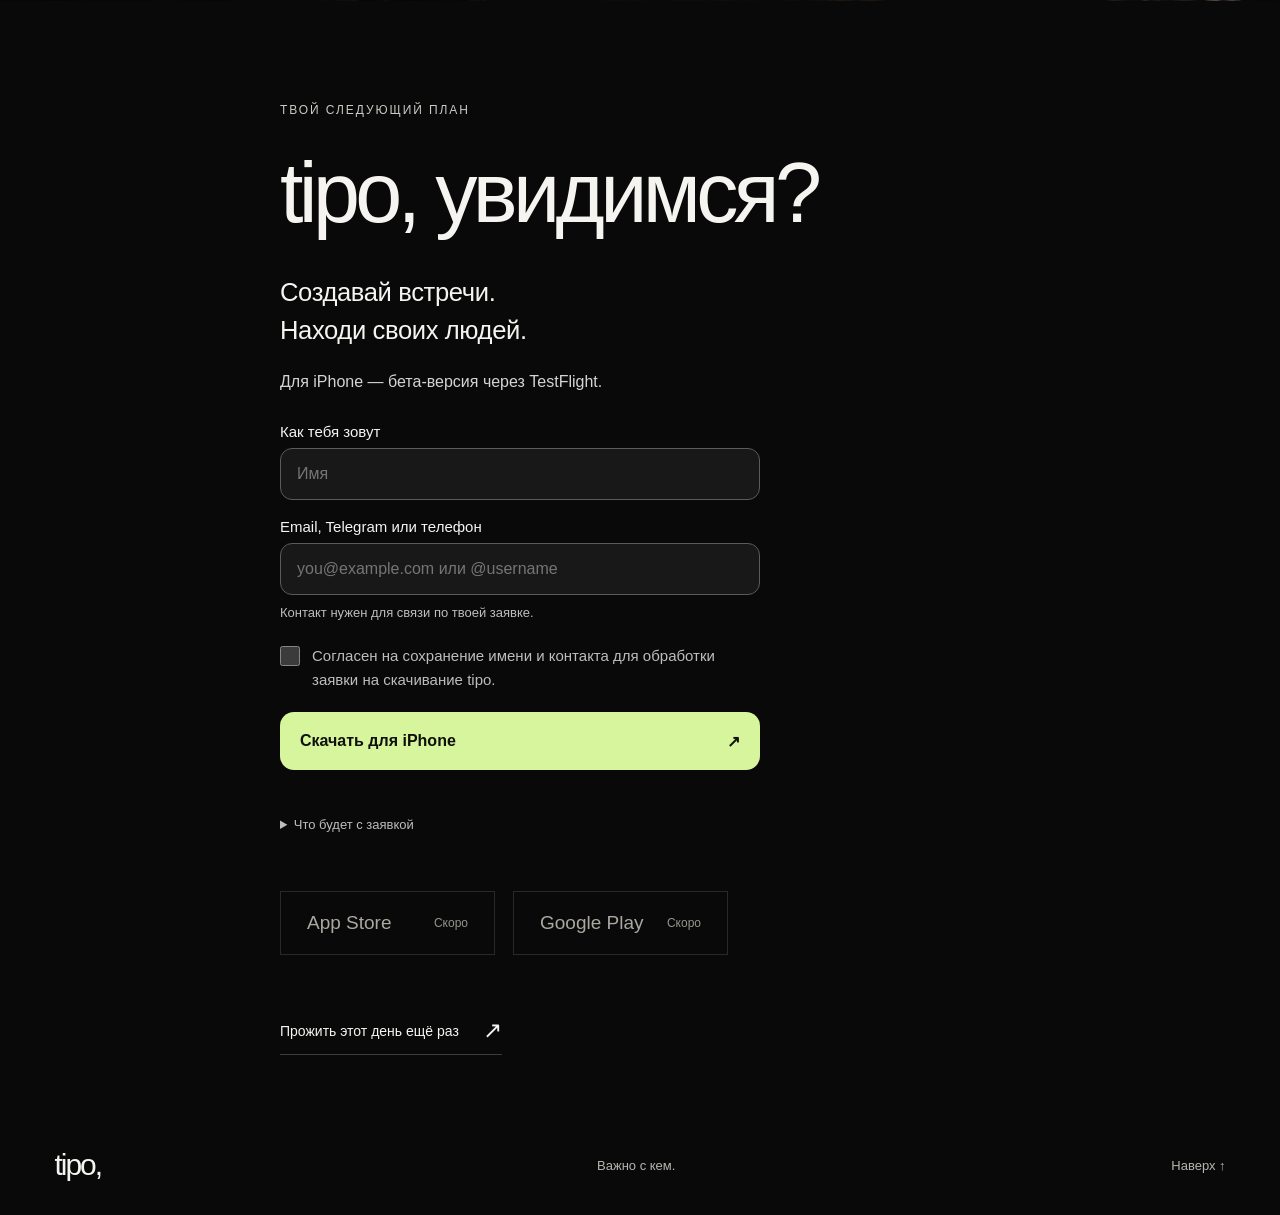
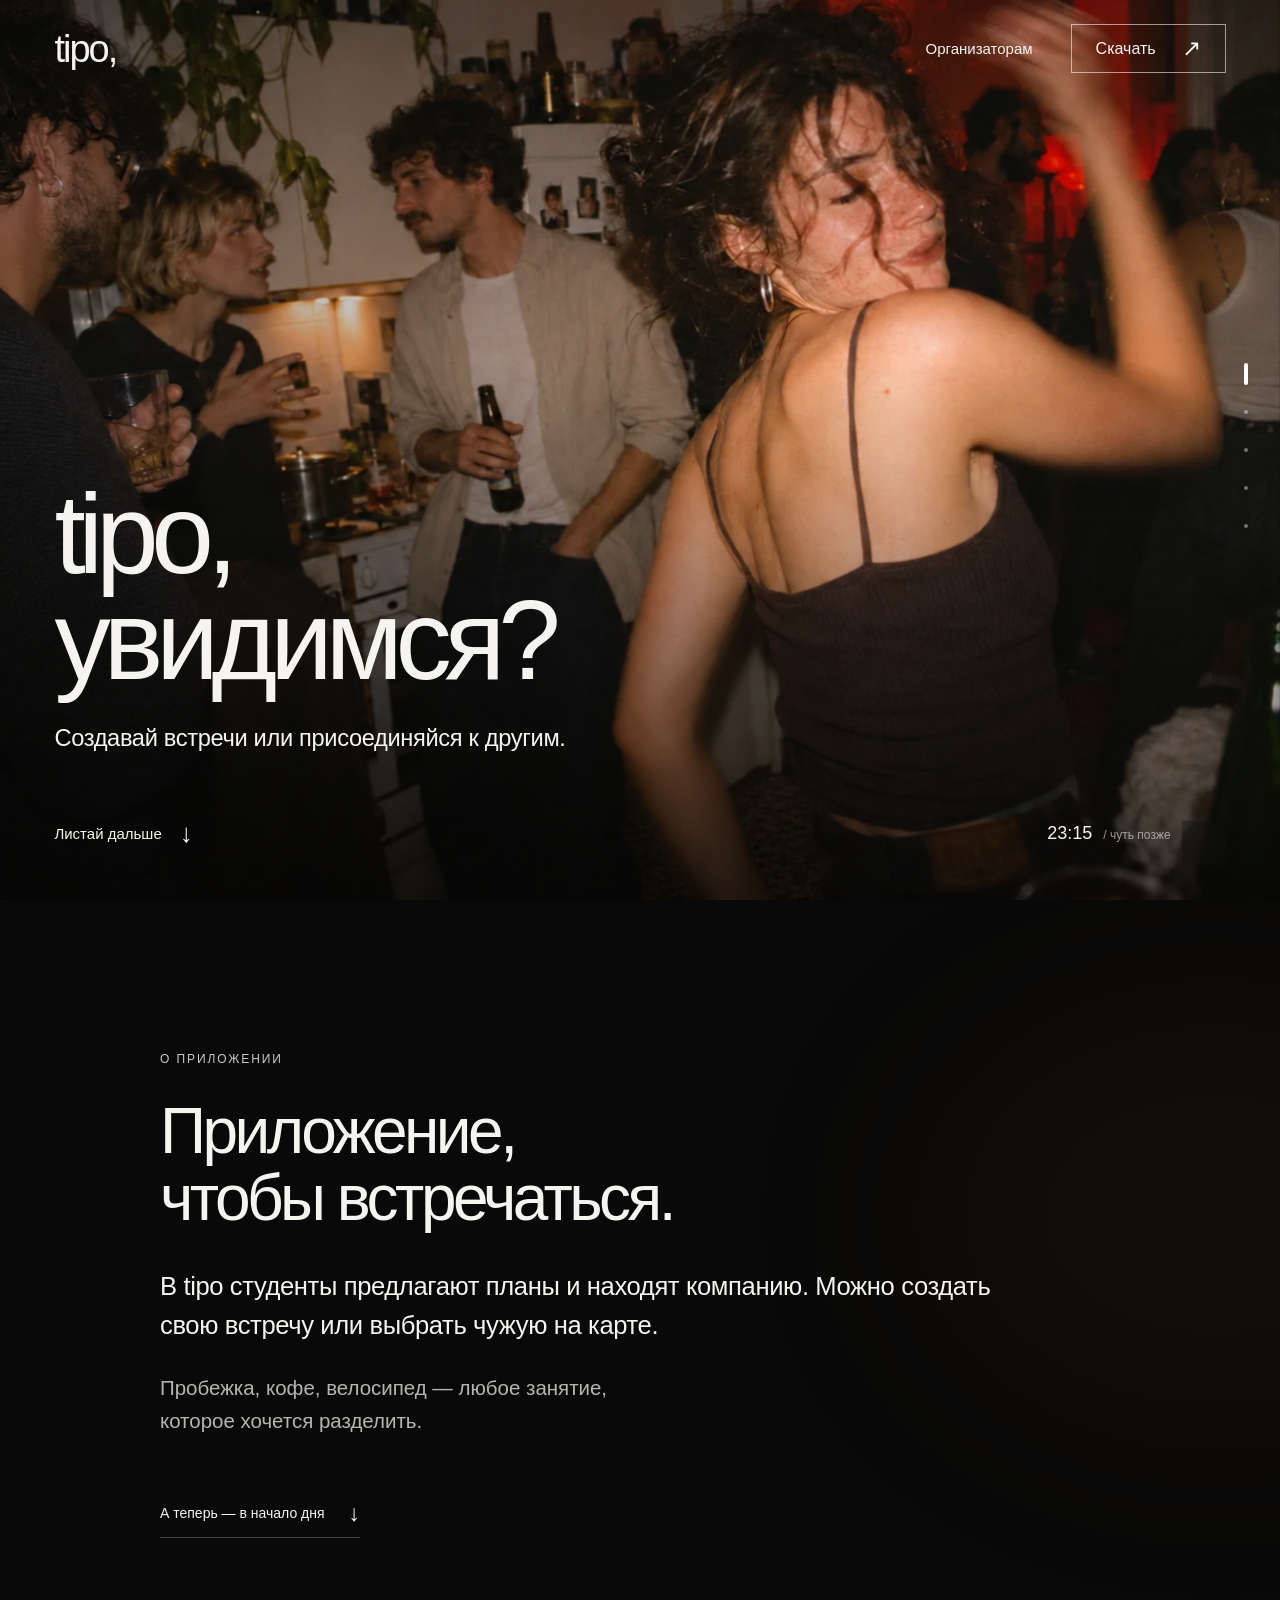
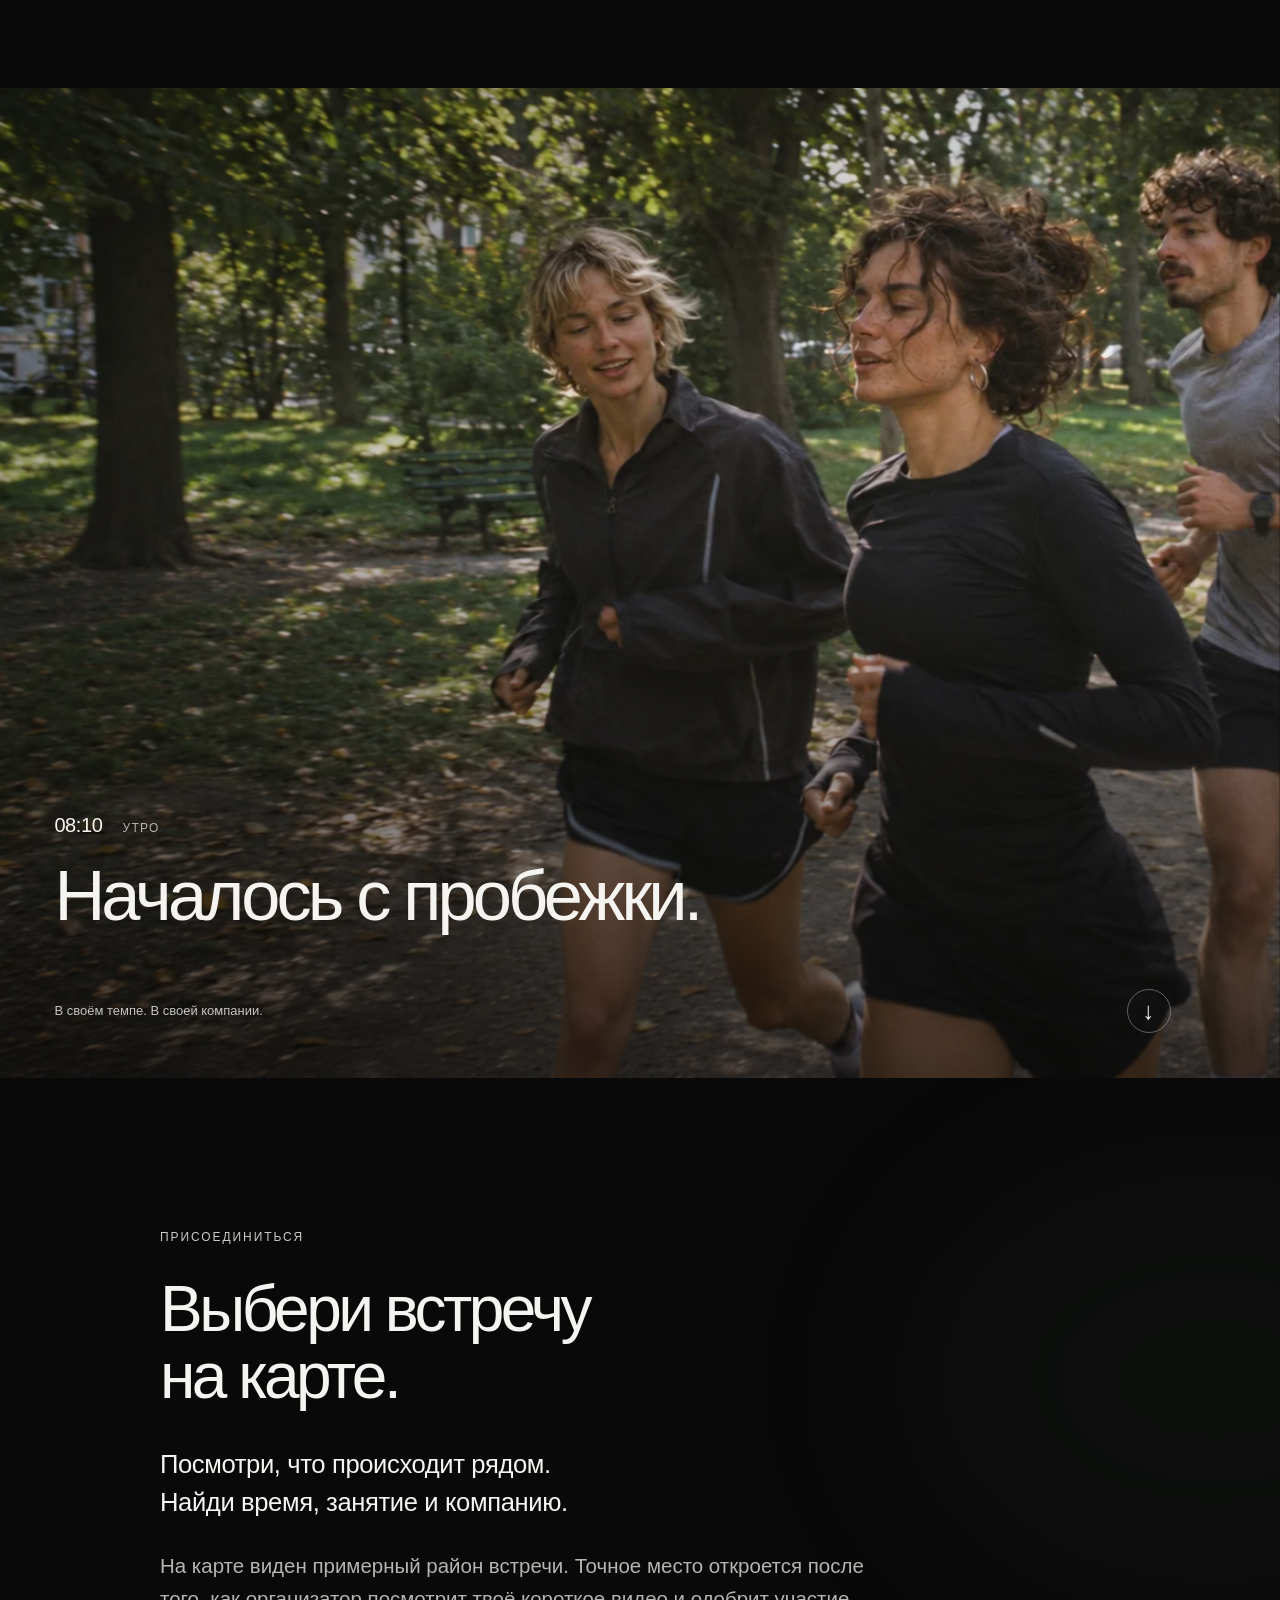
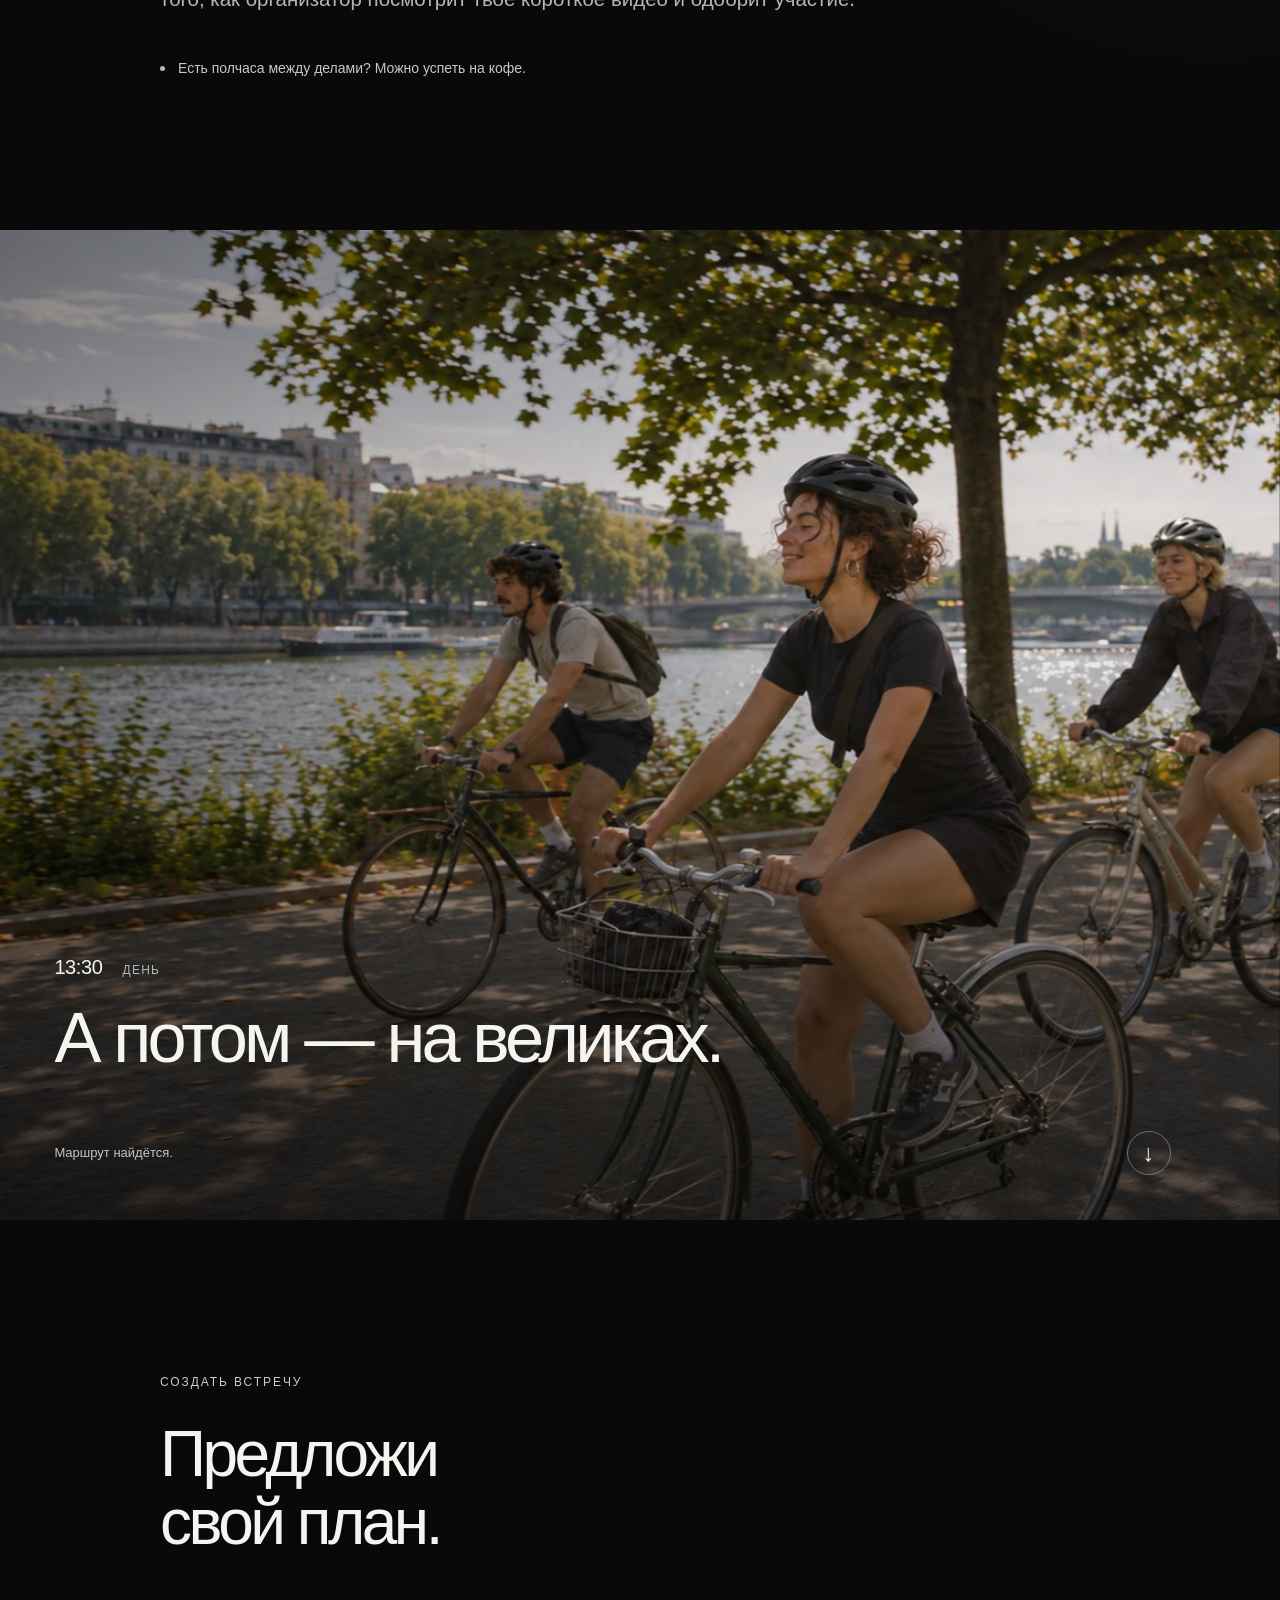
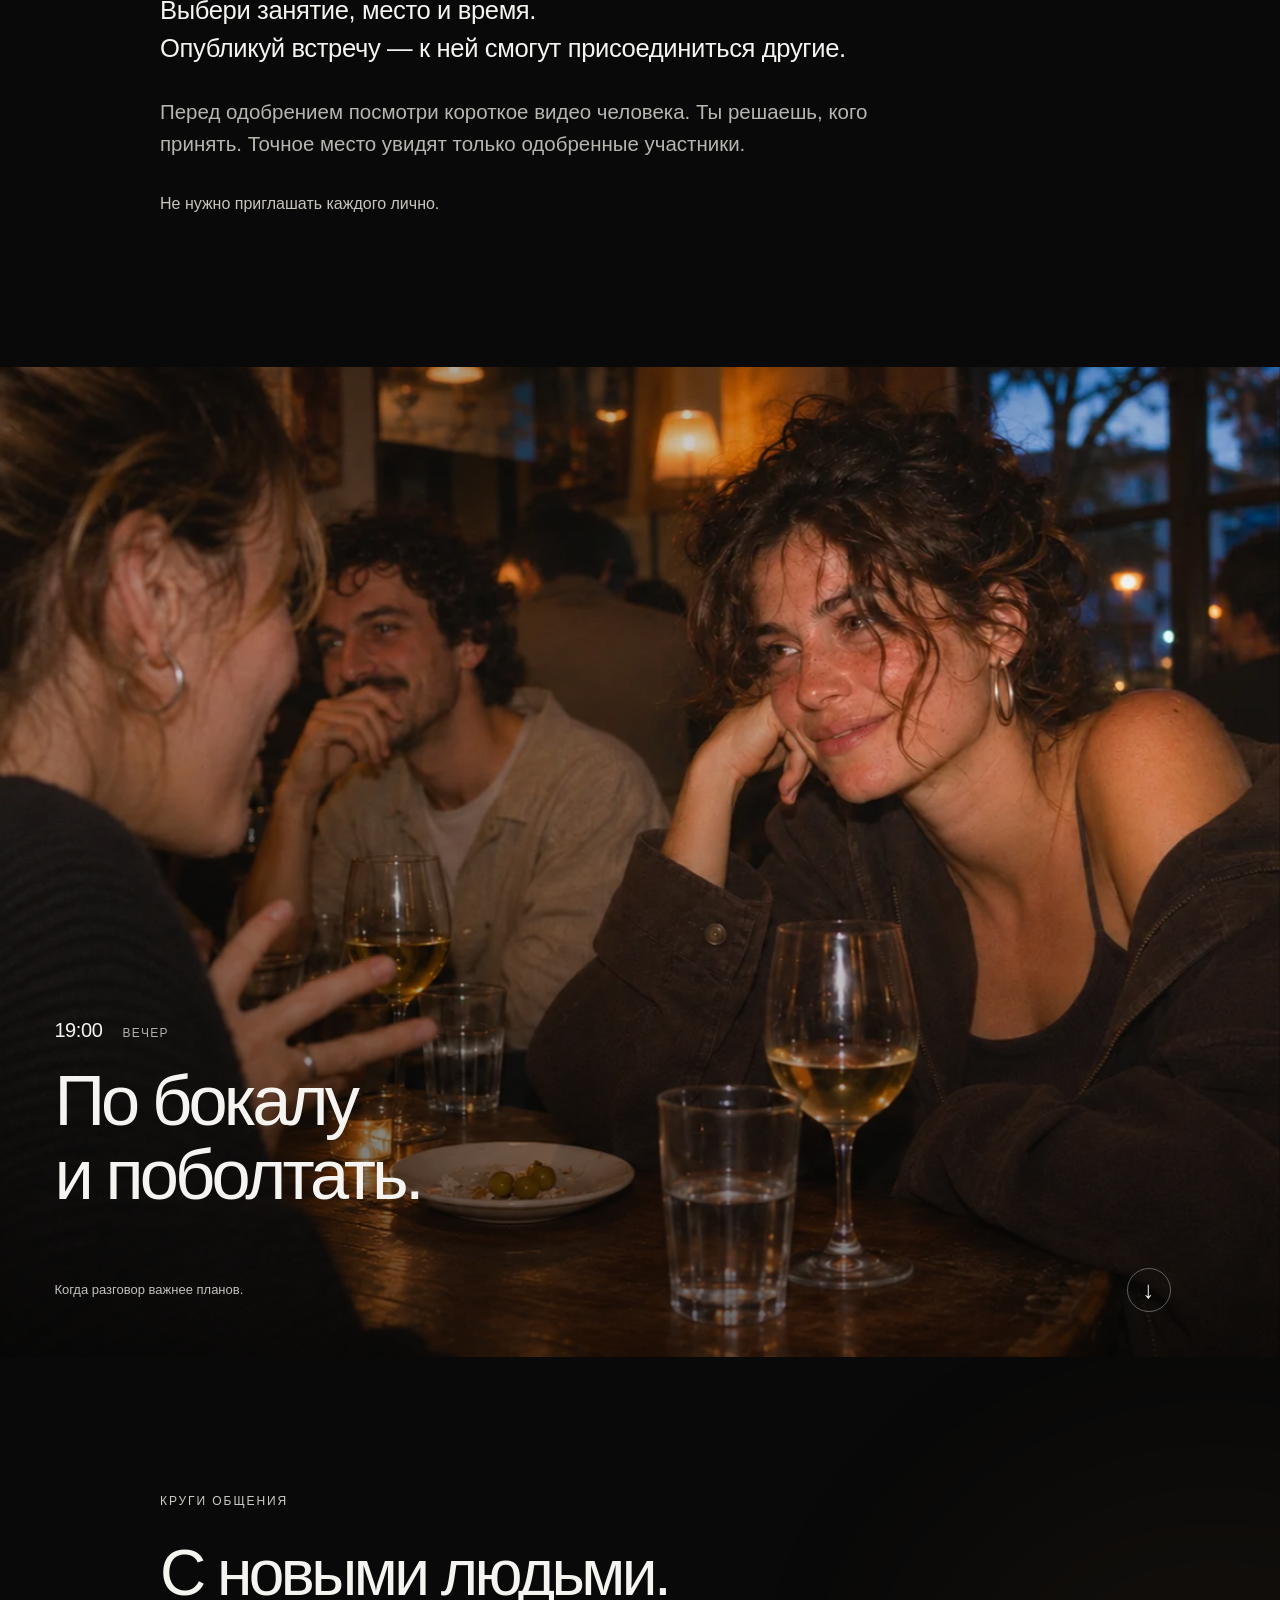
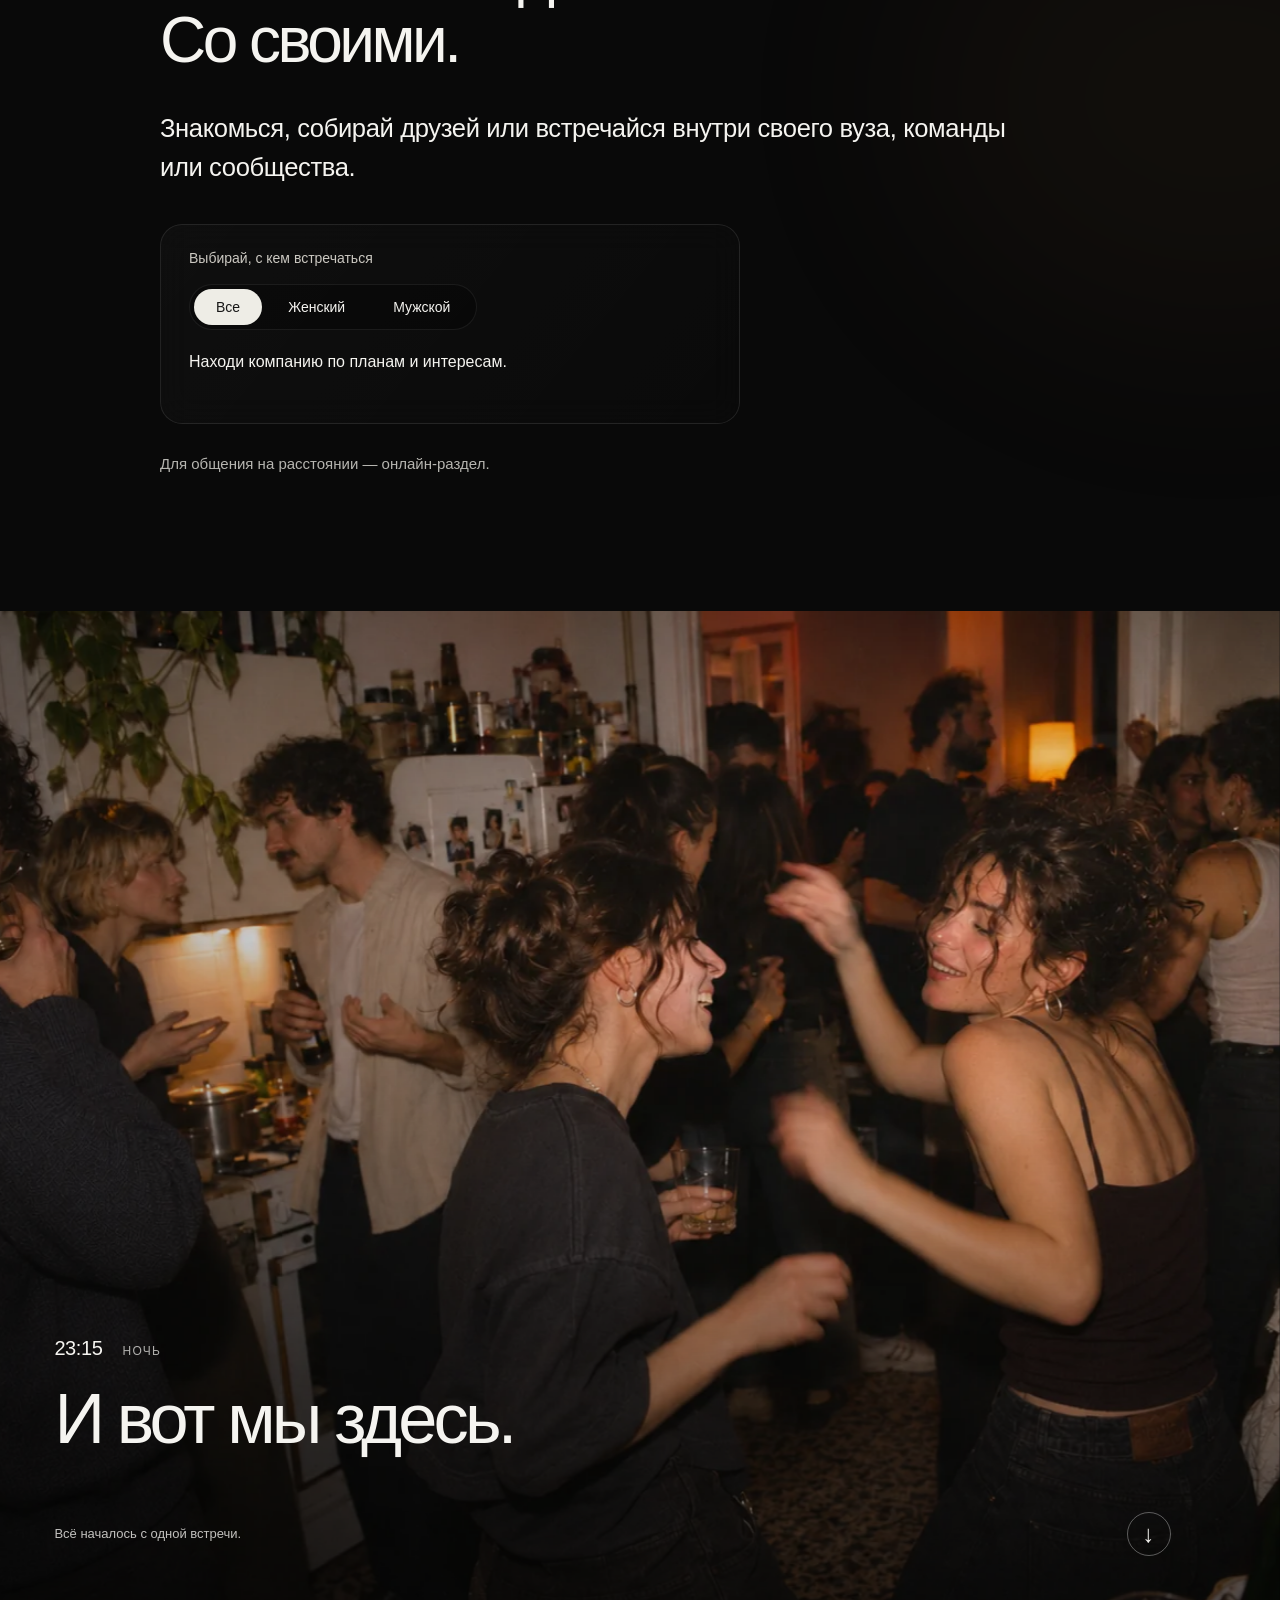
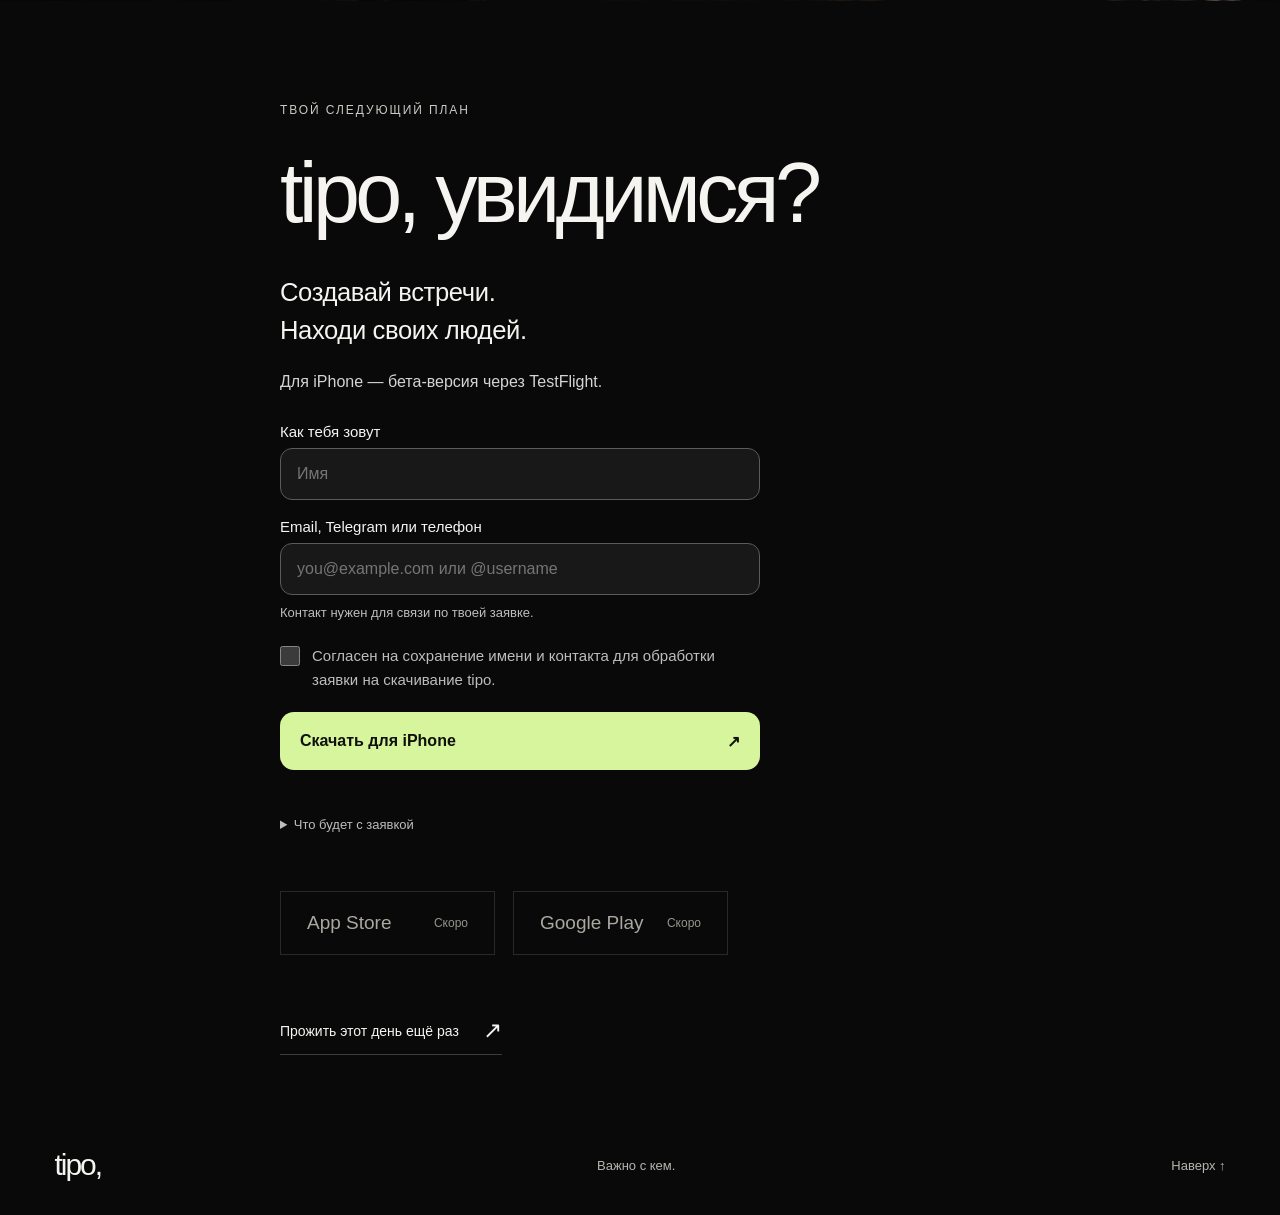
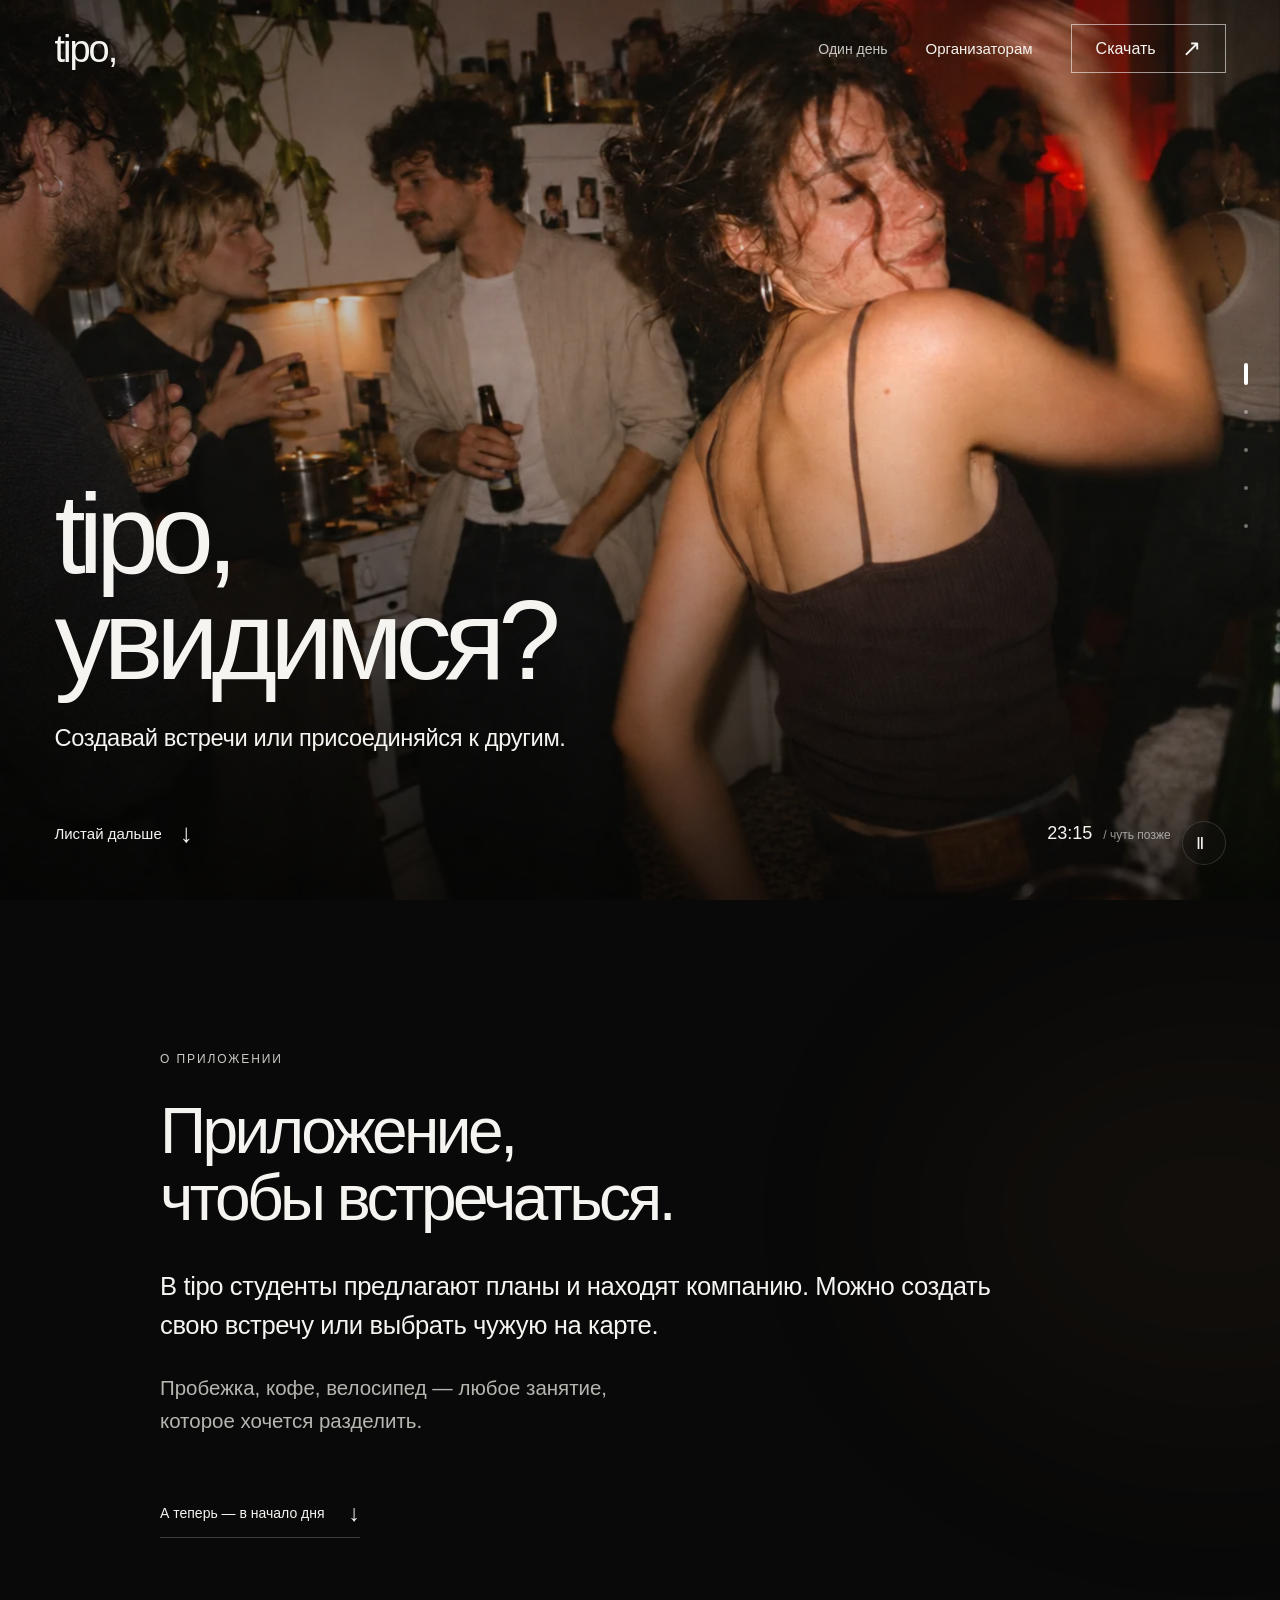
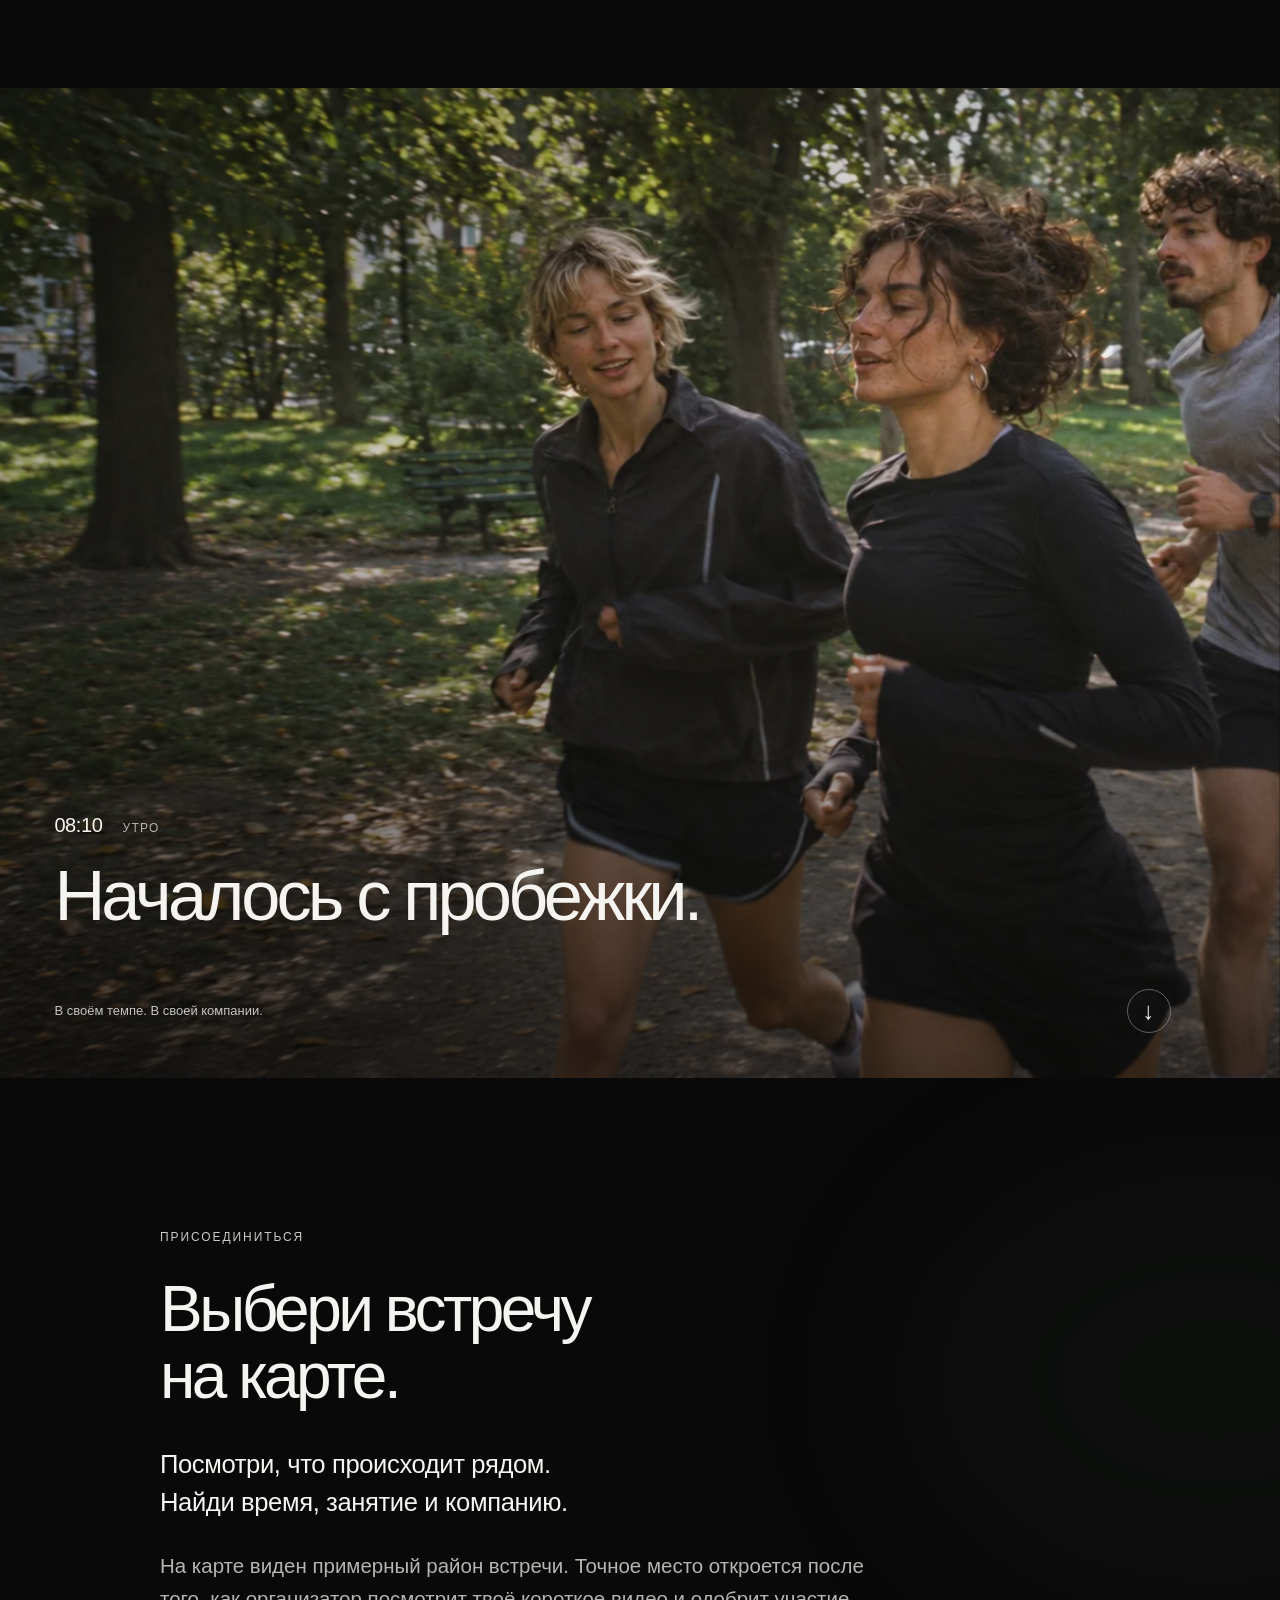
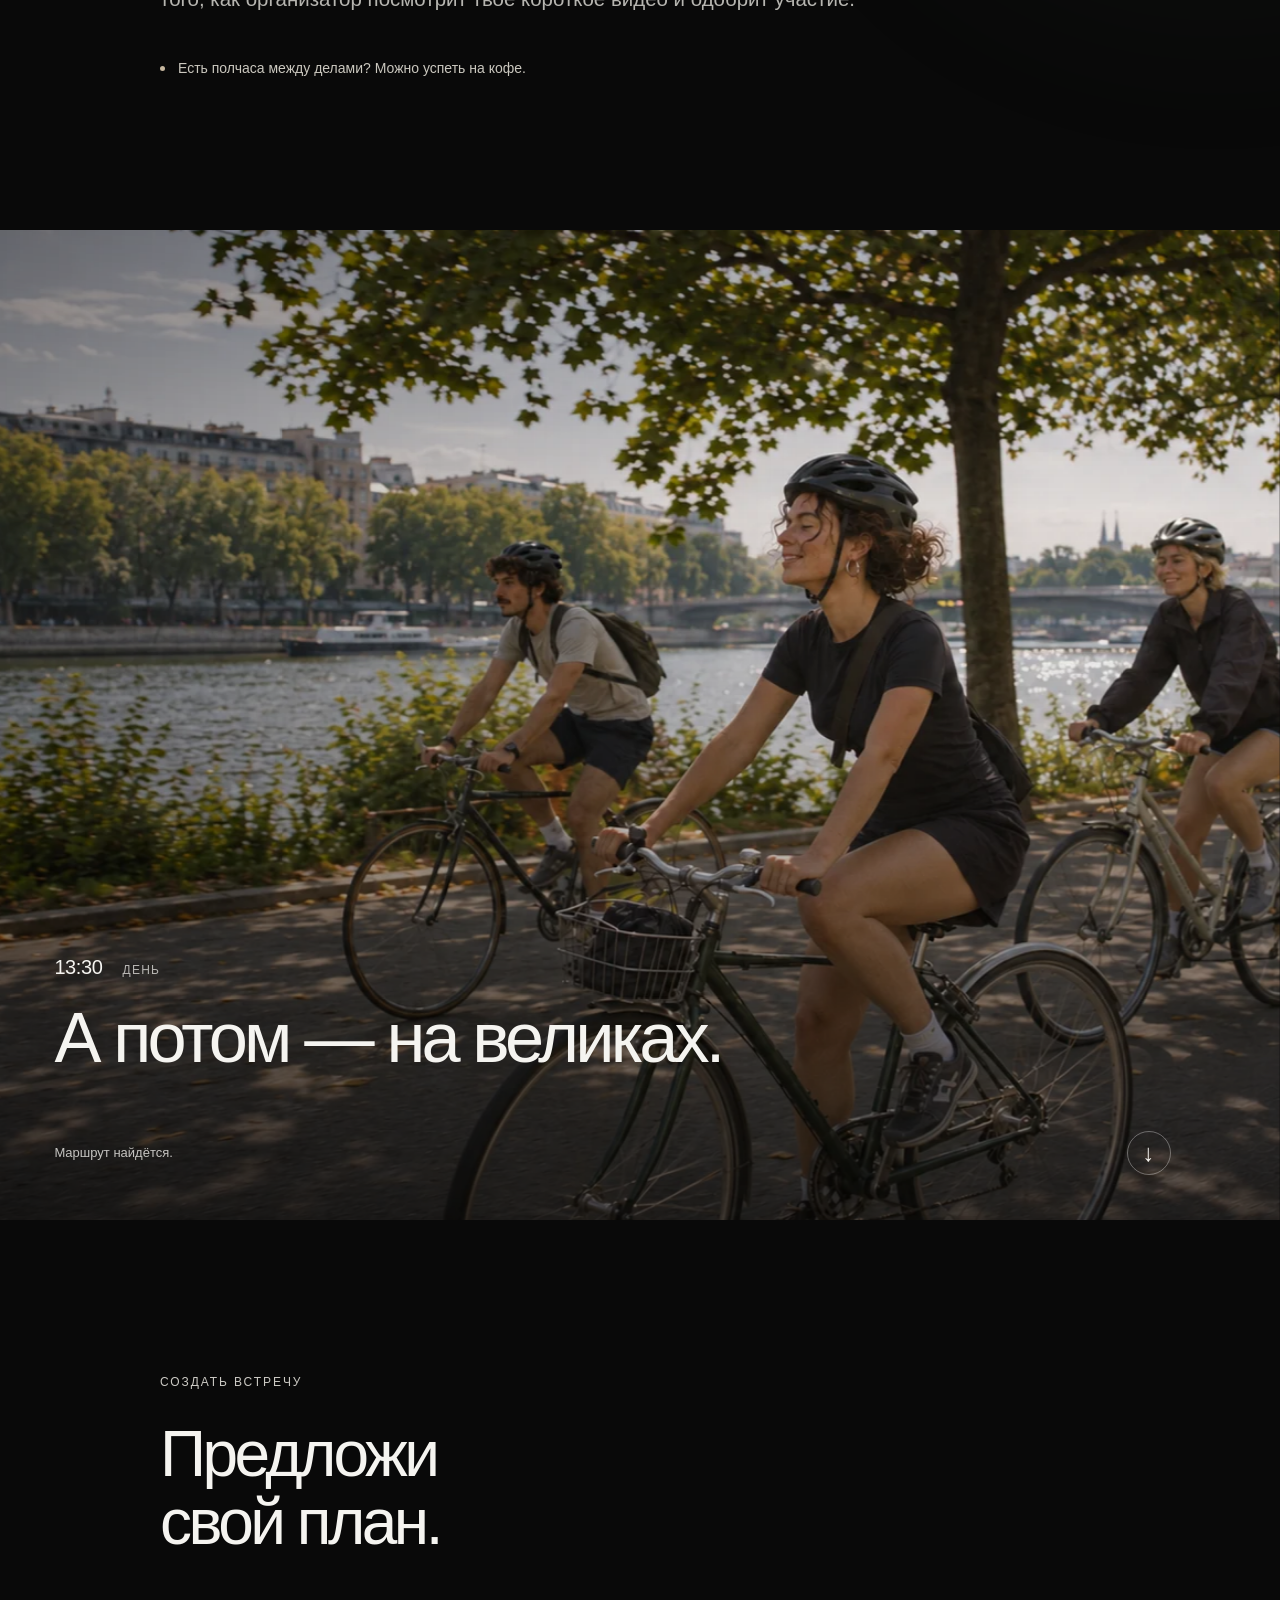
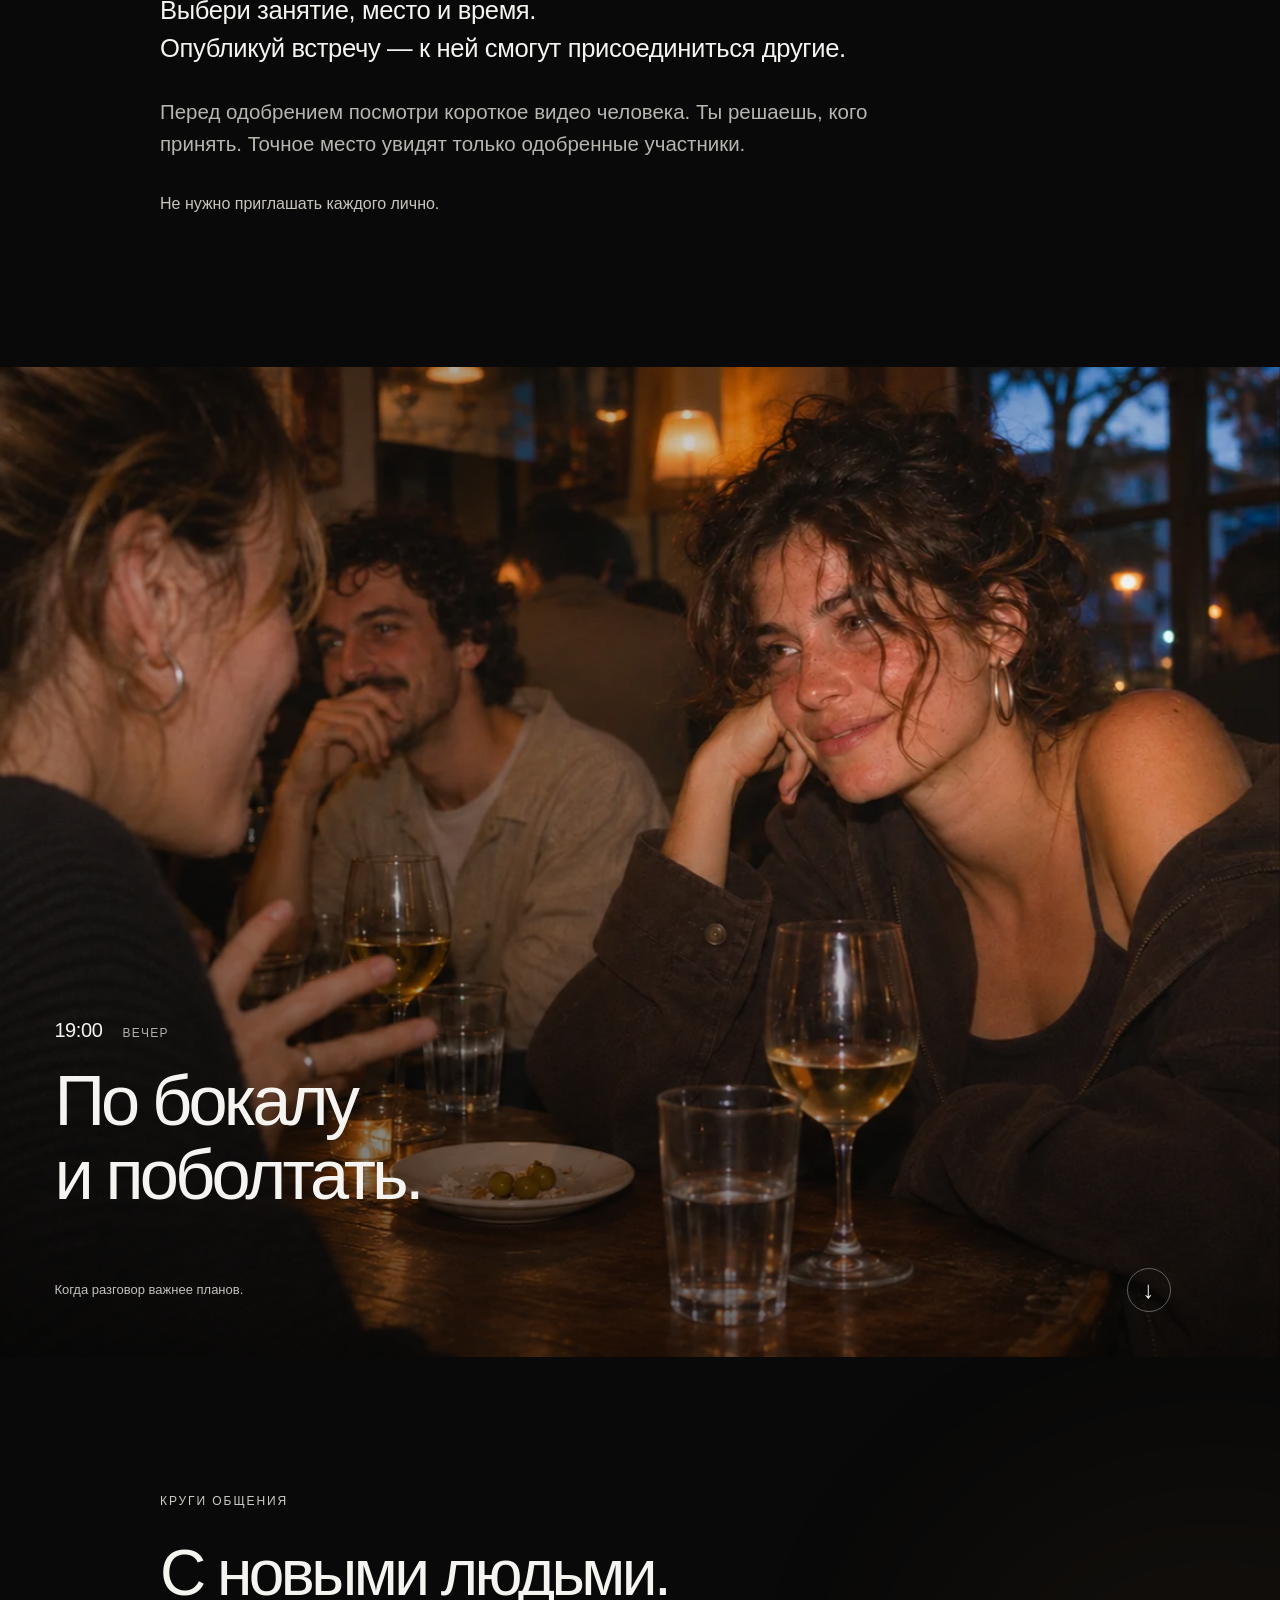
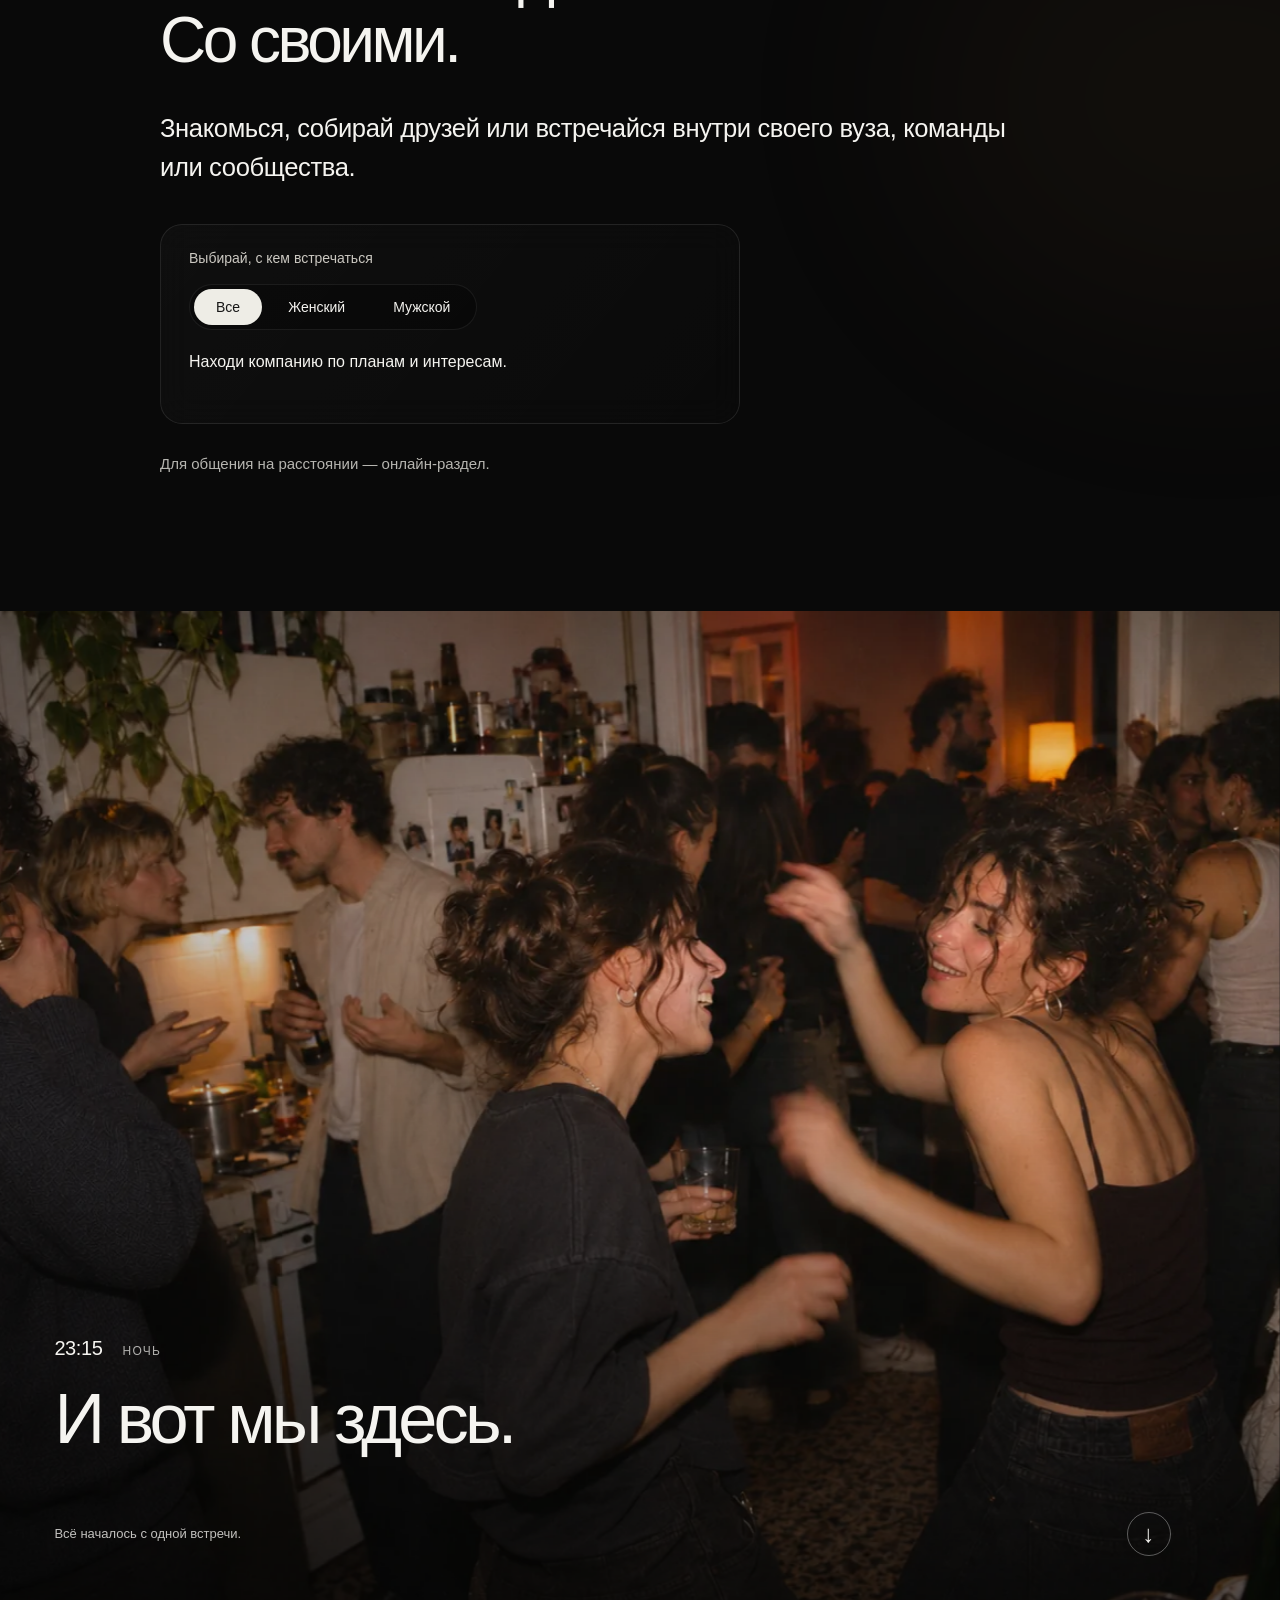
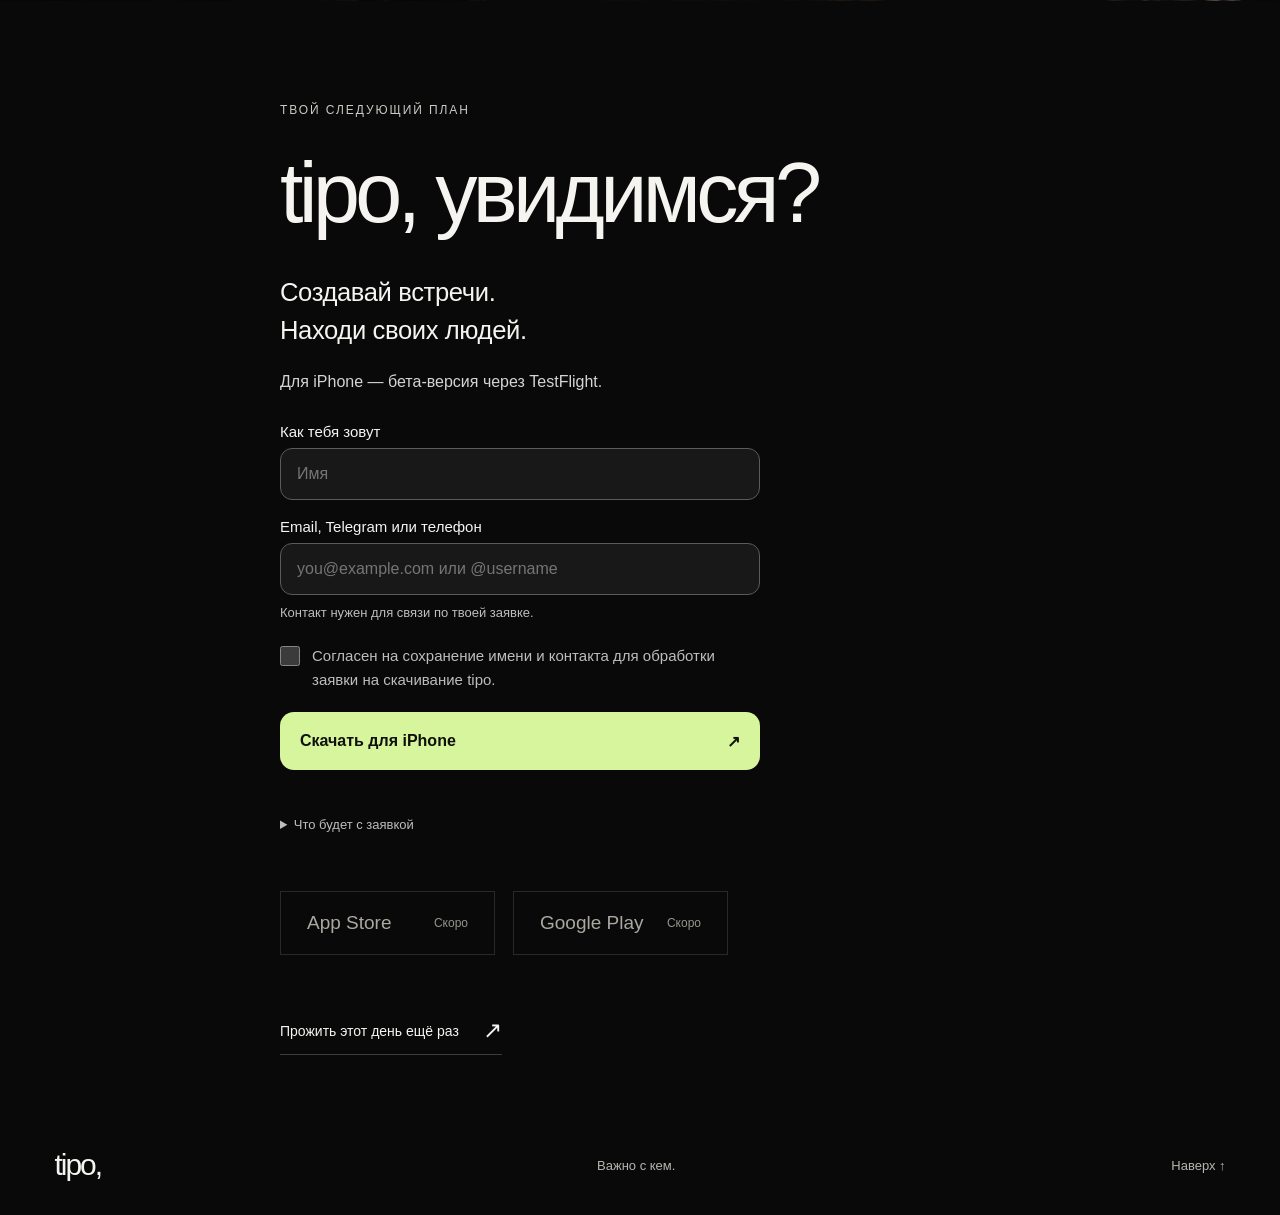
